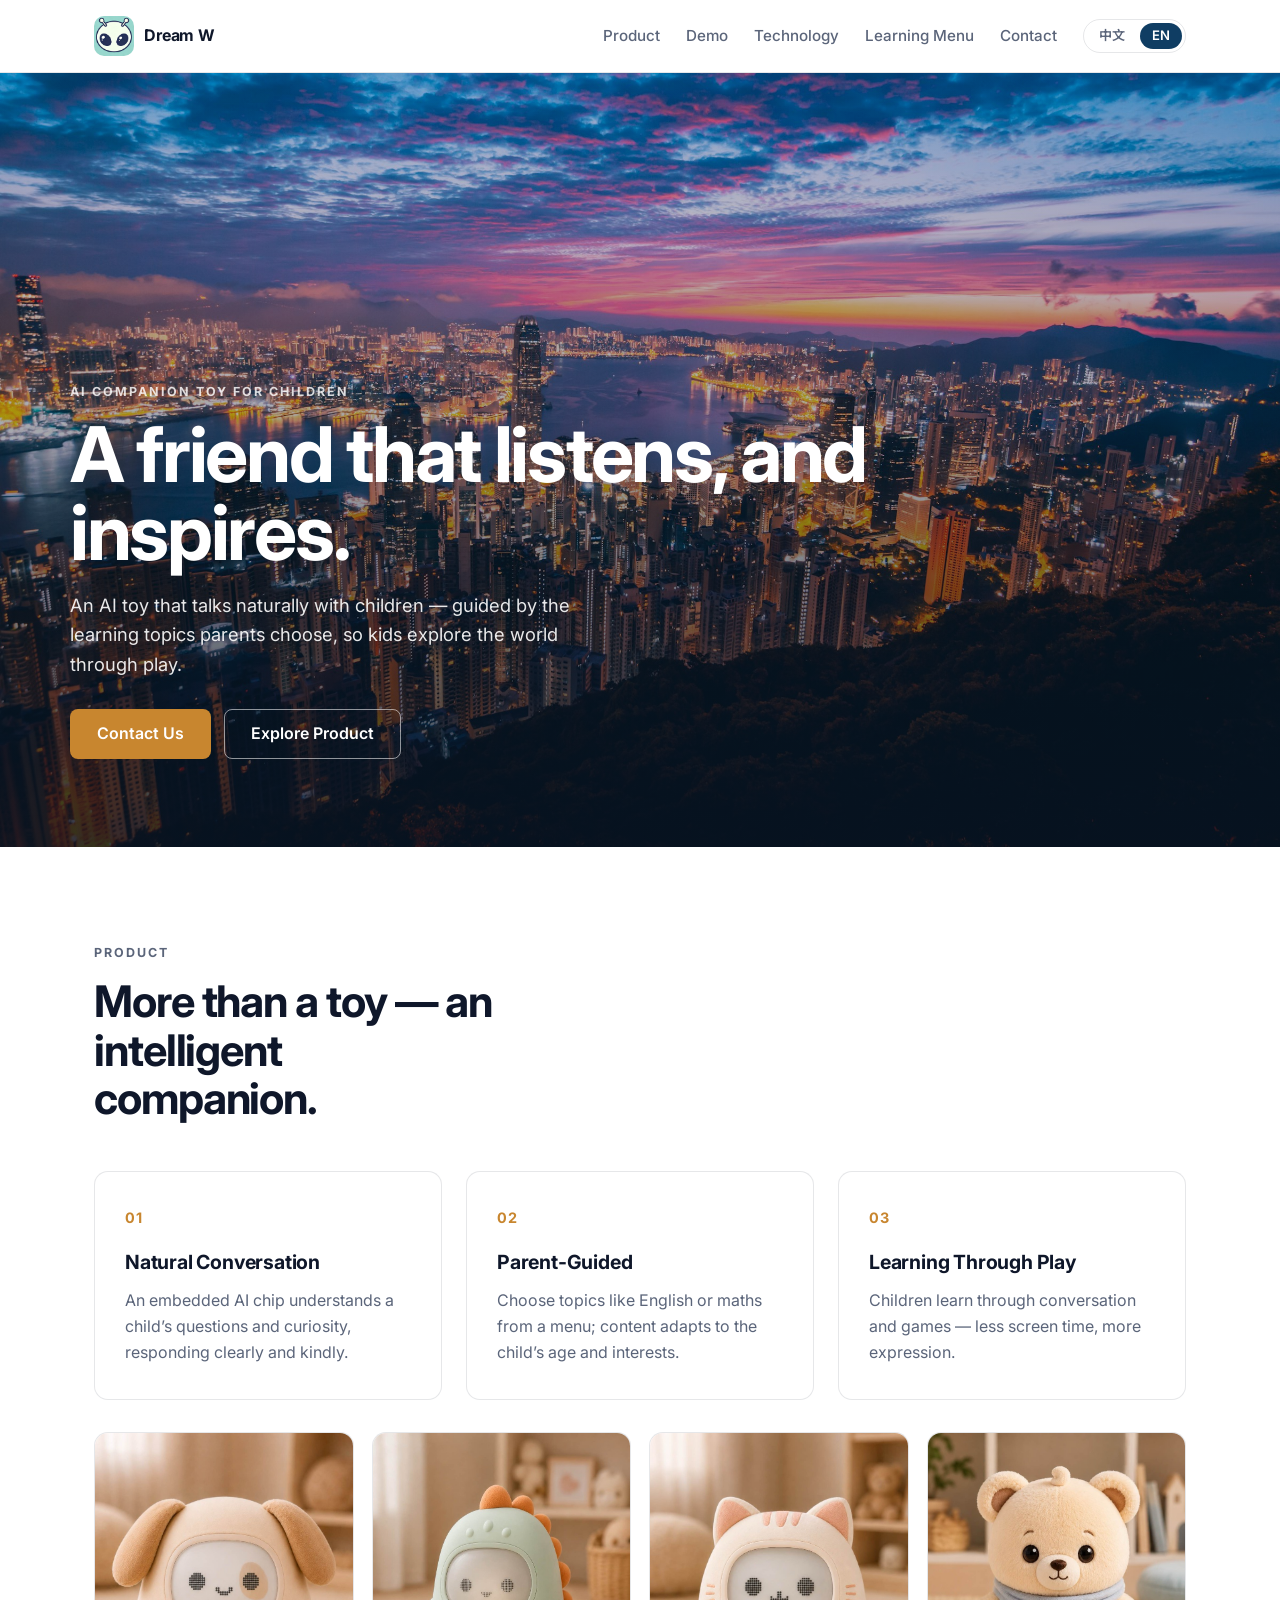
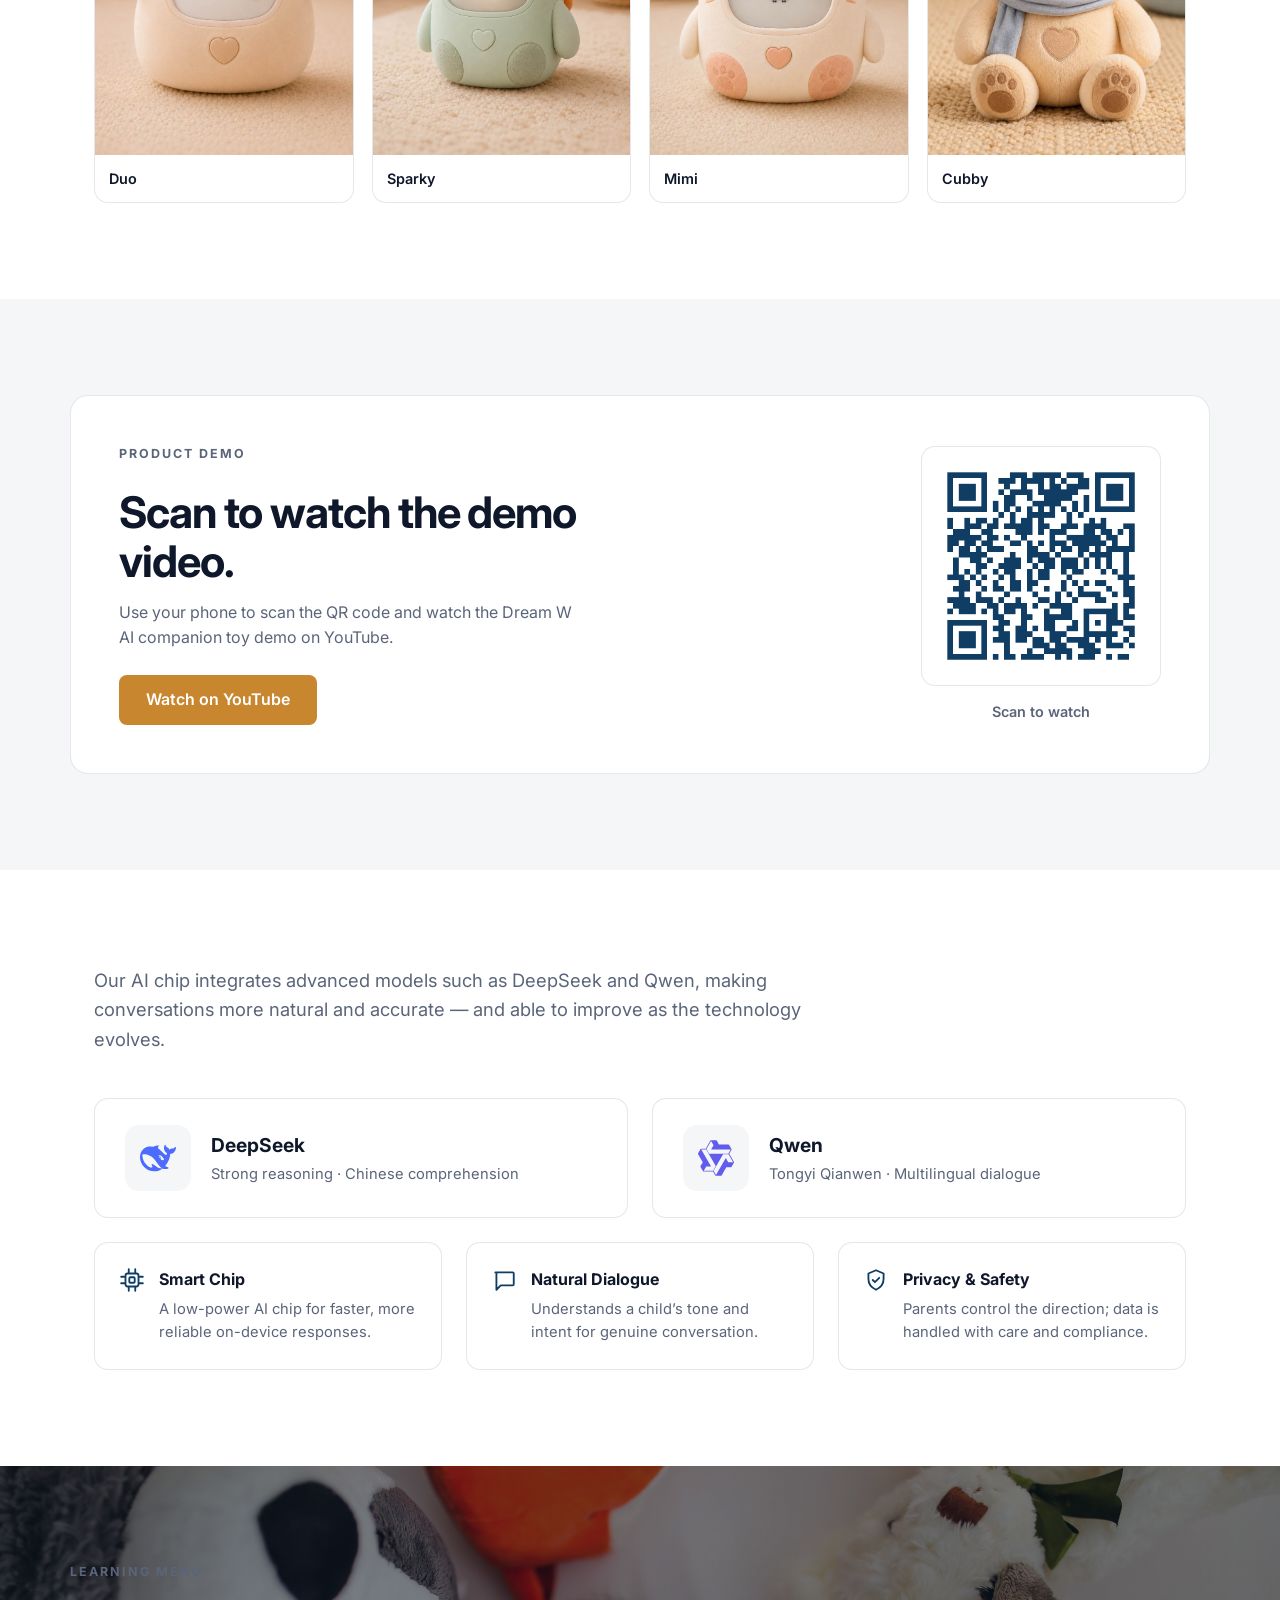
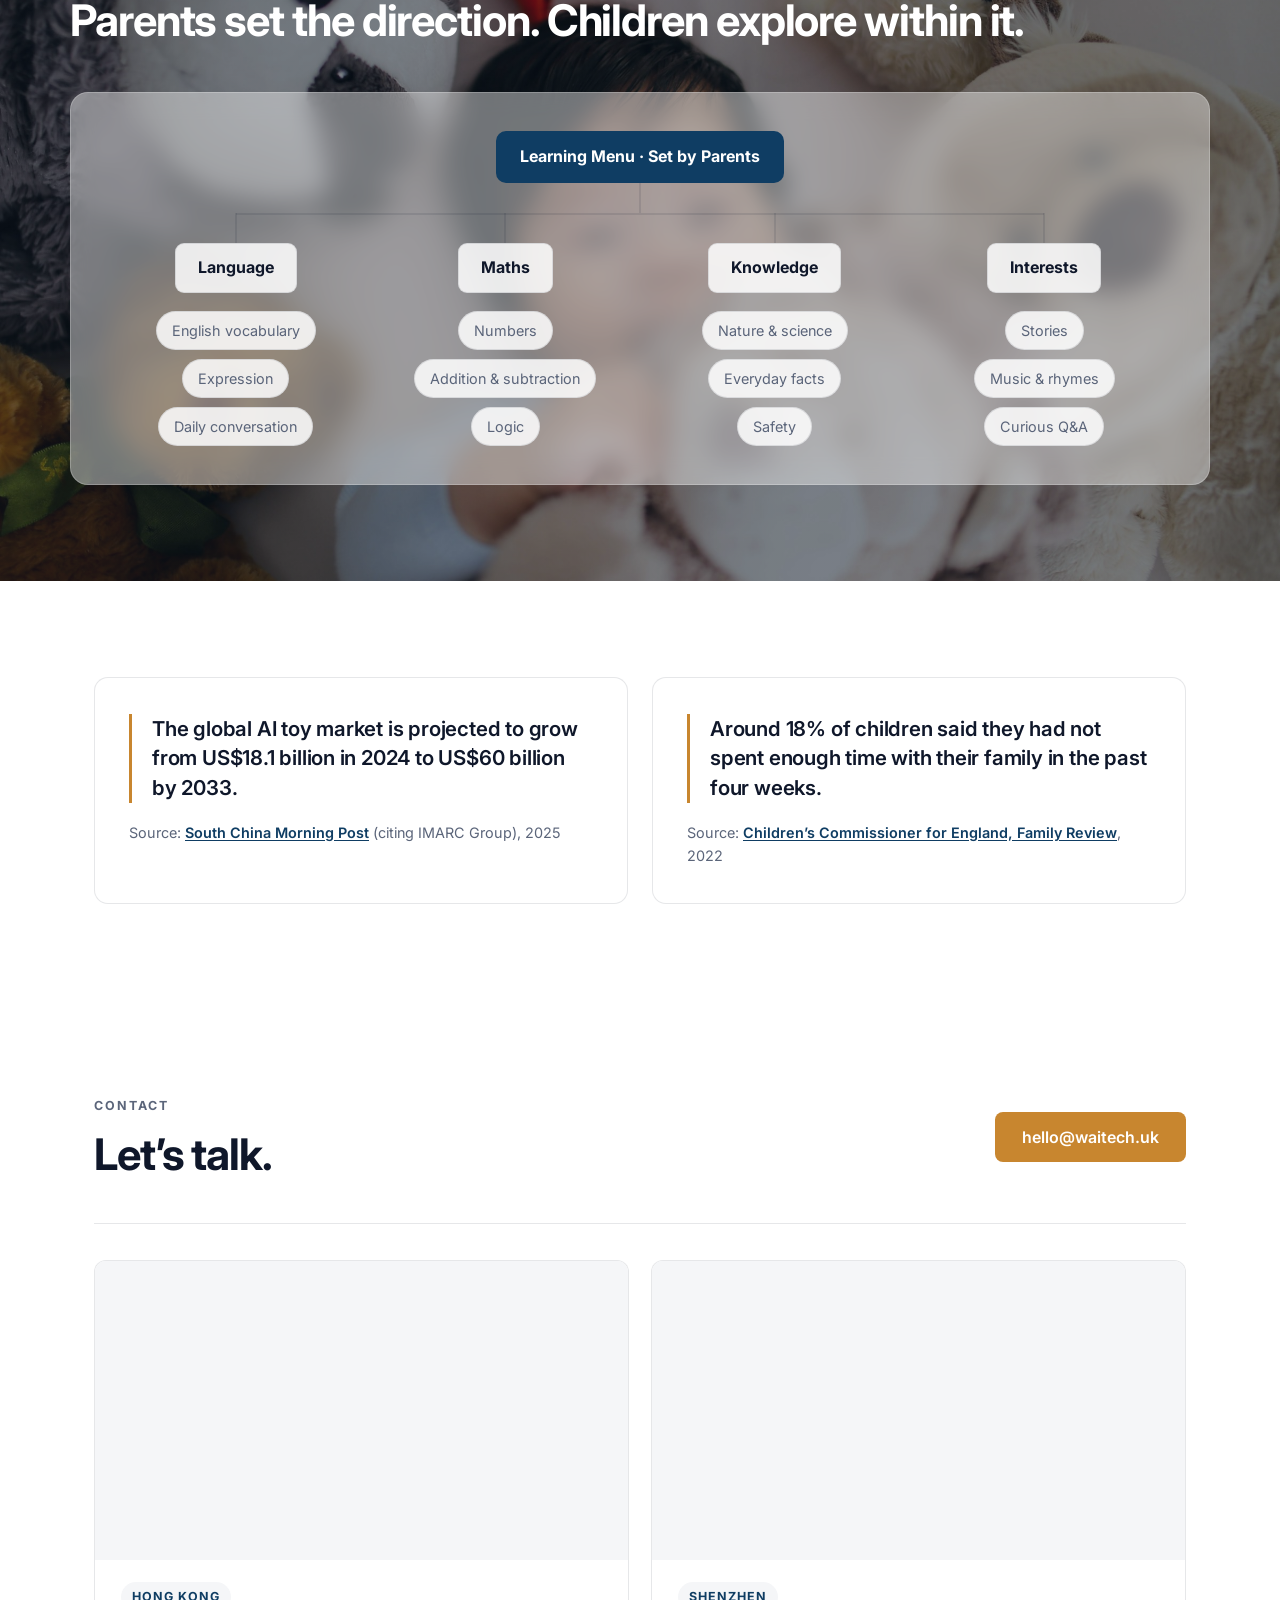
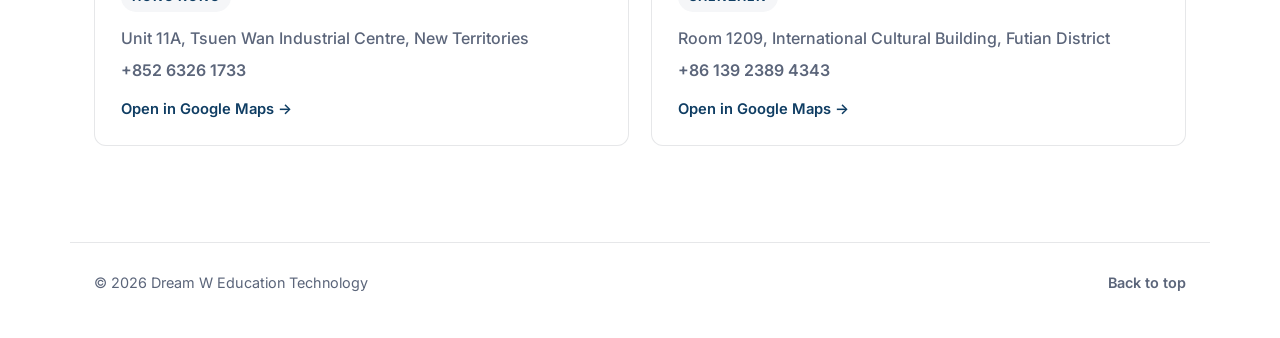
==== en.html @ f9aac1a7 "Add product demo section with YouTube QR code" ====
<!doctype html>
<html lang="en">
  <head>
    <meta charset="utf-8" />
    <meta name="viewport" content="width=device-width, initial-scale=1" />
    <meta
      name="description"
      content="Dream W Education Technology — an AI companion toy for children that talks, plays, and learns the way parents choose."
    />
    <title>Dream W Education Technology｜AI Companion Toy</title>
    <link rel="icon" href="logo.png" type="image/png" />
    <link rel="preconnect" href="https://fonts.googleapis.com" />
    <link rel="preconnect" href="https://fonts.gstatic.com" crossorigin />
    <link
      href="https://fonts.googleapis.com/css2?family=Inter:wght@400;500;600;700&family=Noto+Sans+SC:wght@400;500;700&display=swap"
      rel="stylesheet"
    />
    <link rel="stylesheet" href="styles.css" />
  </head>
  <body>
    <header class="site-header">
      <nav class="nav">
        <a class="logo" href="#top" aria-label="Dream W home">
          <img class="logo-img" src="logo.png" alt="Dream W" width="40" height="40" />
          <span>Dream W</span>
        </a>
        <div class="nav-links">
          <a href="#product">Product</a>
          <a href="#demo">Demo</a>
          <a href="#tech">Technology</a>
          <a href="#how">Learning Menu</a>
          <a href="#contact">Contact</a>
          <div class="language-switch" aria-label="Language switcher">
            <a class="language-button" href="index.html">中文</a>
            <a class="language-button active" href="en.html" aria-current="page">EN</a>
          </div>
        </div>
      </nav>
    </header>

    <main id="top">
      <section class="hero">
        <div class="hero-inner">
          <p class="eyebrow">AI Companion Toy for Children</p>
          <h1>A friend that listens, and inspires.</h1>
          <p class="hero-copy">
            An AI toy that talks naturally with children — guided by the learning topics parents
            choose, so kids explore the world through play.
          </p>
          <div class="hero-actions">
            <a class="button primary" href="#contact">Contact Us</a>
            <a class="button ghost" href="#product">Explore Product</a>
          </div>
        </div>
      </section>

      <section class="section" id="product">
        <div class="section-head">
          <p class="eyebrow">Product</p>
          <h2>More than a toy — an intelligent companion.</h2>
        </div>
        <div class="grid">
          <article class="card">
            <span class="card-no">01</span>
            <h3>Natural Conversation</h3>
            <p>An embedded AI chip understands a child’s questions and curiosity, responding clearly and kindly.</p>
          </article>
          <article class="card">
            <span class="card-no">02</span>
            <h3>Parent-Guided</h3>
            <p>Choose topics like English or maths from a menu; content adapts to the child’s age and interests.</p>
          </article>
          <article class="card">
            <span class="card-no">03</span>
            <h3>Learning Through Play</h3>
            <p>Children learn through conversation and games — less screen time, more expression.</p>
          </article>
        </div>
        <div class="product-gallery">
          <figure class="product-item">
            <img src="product-dog.png" alt="Dream W AI companion · Duo" loading="lazy" />
            <figcaption>Duo</figcaption>
          </figure>
          <figure class="product-item">
            <img src="product-dragon.png" alt="Dream W AI companion · Sparky" loading="lazy" />
            <figcaption>Sparky</figcaption>
          </figure>
          <figure class="product-item">
            <img src="product-cat.png" alt="Dream W AI companion · Mimi" loading="lazy" />
            <figcaption>Mimi</figcaption>
          </figure>
          <figure class="product-item">
            <img src="product-bear.png" alt="Dream W AI companion · Cubby" loading="lazy" />
            <figcaption>Cubby</figcaption>
          </figure>
        </div>
      </section>

      <section class="section alt" id="demo">
        <div class="demo-panel">
          <div class="demo-copy">
            <p class="eyebrow">Product Demo</p>
            <h2>Scan to watch the demo video.</h2>
            <p>Use your phone to scan the QR code and watch the Dream W AI companion toy demo on YouTube.</p>
            <a
              class="button primary"
              href="https://www.youtube.com/watch?v=akbqUMxj-1WI"
              target="_blank"
              rel="noopener"
            >Watch on YouTube</a>
          </div>
          <div class="demo-qr-wrap">
            <img
              class="demo-qr"
              src="demo-qr.png"
              alt="QR code for product demo video"
              width="240"
              height="240"
            />
            <p class="demo-qr-hint">Scan to watch</p>
          </div>
        </div>
      </section>

      <section class="section" id="tech">
        <p class="lead">Our AI chip integrates advanced models such as DeepSeek and Qwen, making conversations more natural and accurate — and able to improve as the technology evolves.</p>
        <div class="model-row">
          <div class="model-card">
            <span class="model-logo" style="color: #4d6bfe">
              <svg viewBox="0 0 24 24" xmlns="http://www.w3.org/2000/svg" aria-hidden="true"><path fill="currentColor" d="M23.748 4.651c-.254-.124-.364.113-.512.233-.051.04-.094.09-.137.137-.372.397-.806.657-1.373.626-.829-.046-1.537.214-2.163.848-.133-.782-.575-1.248-1.247-1.548-.352-.155-.708-.311-.955-.65-.172-.24-.219-.509-.305-.774-.055-.16-.11-.323-.293-.35-.2-.031-.278.136-.356.276-.313.572-.434 1.202-.422 1.84.027 1.436.633 2.58 1.838 3.393.137.094.172.187.129.323-.082.28-.18.553-.266.833-.055.179-.137.218-.328.14a5.5 5.5 0 0 1-1.737-1.179c-.857-.828-1.631-1.743-2.597-2.46a12 12 0 0 0-.689-.47c-.985-.957.13-1.743.387-1.836.27-.098.094-.433-.778-.428-.872.003-1.67.295-2.687.685a3 3 0 0 1-.465.136 9.6 9.6 0 0 0-2.883-.101c-1.885.21-3.39 1.1-4.497 2.622C.082 8.776-.231 10.854.152 13.02c.403 2.284 1.568 4.175 3.36 5.653 1.857 1.533 3.997 2.284 6.438 2.14 1.482-.085 3.132-.284 4.994-1.86.47.234.962.328 1.78.398.629.058 1.235-.031 1.705-.129.735-.155.684-.836.418-.961-2.155-1.004-1.682-.595-2.112-.926 1.095-1.295 2.768-3.598 3.284-6.733.05-.346.115-.834.108-1.114-.004-.171.035-.238.23-.257a4.2 4.2 0 0 0 1.545-.475c1.397-.763 1.96-2.016 2.093-3.517.02-.23-.004-.467-.247-.588M11.58 18.168c-2.088-1.642-3.101-2.183-3.52-2.16-.39.024-.32.472-.234.763.09.288.207.487.371.74.114.167.192.416-.113.603-.673.416-1.842-.14-1.897-.168-1.361-.801-2.5-1.86-3.301-3.306-.775-1.393-1.225-2.888-1.299-4.482-.02-.385.094-.522.477-.592a4.7 4.7 0 0 1 1.53-.038c2.131.311 3.946 1.264 5.467 2.774.868.86 1.525 1.887 2.202 2.89.72 1.066 1.494 2.082 2.48 2.915.348.291.626.513.892.677-.802.09-2.14.109-3.055-.615zm1.001-6.44a.306.306 0 0 1 .415-.287.3.3 0 0 1 .113.074.3.3 0 0 1 .086.214c0 .17-.136.307-.308.307a.303.303 0 0 1-.306-.307m3.11 1.596c-.2.081-.4.151-.591.16a1.25 1.25 0 0 1-.798-.254c-.274-.23-.47-.358-.551-.758a1.7 1.7 0 0 1 .015-.588c.07-.327-.007-.537-.238-.727-.188-.156-.426-.199-.689-.199a.6.6 0 0 1-.254-.078.253.253 0 0 1-.114-.358 1 1 0 0 1 .192-.21c.356-.202.767-.136 1.146.016.352.144.618.408 1.001.782.392.451.462.576.685.915.176.264.336.536.446.848.066.194-.02.353-.25.45"/></svg>
            </span>
            <div class="model-meta">
              <strong>DeepSeek</strong>
              <span>Strong reasoning · Chinese comprehension</span>
            </div>
          </div>
          <div class="model-card">
            <span class="model-logo" style="color: #615ced">
              <svg viewBox="0 0 24 24" xmlns="http://www.w3.org/2000/svg" aria-hidden="true"><path fill="currentColor" d="M23.919 14.545 20.817 9.17l1.47-2.544a.56.56 0 0 0 0-.566l-1.633-2.83a.57.57 0 0 0-.49-.283h-6.207L12.487.402a.57.57 0 0 0-.49-.284H8.732a.56.56 0 0 0-.49.284L5.139 5.775h-2.94a.56.56 0 0 0-.49.284L.077 8.887a.56.56 0 0 0 0 .567L3.18 14.83l-1.47 2.545a.56.56 0 0 0 0 .566l1.634 2.83a.57.57 0 0 0 .49.283h6.205l1.47 2.545a.57.57 0 0 0 .49.284h3.266a.57.57 0 0 0 .49-.284l3.104-5.375h2.94a.57.57 0 0 0 .49-.283l1.634-2.828a.55.55 0 0 0-.004-.568M8.733.686l1.634 2.828-1.634 2.828H21.8L20.164 9.17H7.425L5.63 6.06Zm1.306 19.801-6.205-.002 1.634-2.83h3.265L2.201 6.344h3.267q3.182 5.517 6.367 11.032zm10.124-5.66L18.53 12l-6.532 11.315-1.634-2.83c2.129-3.673 4.25-7.351 6.373-11.028h3.592l3.102 5.374z"/></svg>
            </span>
            <div class="model-meta">
              <strong>Qwen</strong>
              <span>Tongyi Qianwen · Multilingual dialogue</span>
            </div>
          </div>
        </div>
        <div class="spec-row">
          <div class="spec">
            <svg class="spec-icon" viewBox="0 0 24 24" fill="none" stroke="currentColor" stroke-width="1.7" stroke-linecap="round" stroke-linejoin="round" aria-hidden="true"><rect x="6" y="6" width="12" height="12" rx="2" /><rect x="9.5" y="9.5" width="5" height="5" rx="1" /><path d="M9 2v3M15 2v3M9 19v3M15 19v3M2 9h3M2 15h3M19 9h3M19 15h3" /></svg>
            <div>
              <strong>Smart Chip</strong>
              <p>A low-power AI chip for faster, more reliable on-device responses.</p>
            </div>
          </div>
          <div class="spec">
            <svg class="spec-icon" viewBox="0 0 24 24" fill="none" stroke="currentColor" stroke-width="1.7" stroke-linecap="round" stroke-linejoin="round" aria-hidden="true"><path d="M4 5h16a1 1 0 0 1 1 1v10a1 1 0 0 1-1 1H9l-4 4V6a1 1 0 0 1 1-1z" /></svg>
            <div>
              <strong>Natural Dialogue</strong>
              <p>Understands a child’s tone and intent for genuine conversation.</p>
            </div>
          </div>
          <div class="spec">
            <svg class="spec-icon" viewBox="0 0 24 24" fill="none" stroke="currentColor" stroke-width="1.7" stroke-linecap="round" stroke-linejoin="round" aria-hidden="true"><path d="M12 3l7 3v5c0 4.5-3 8-7 10-4-2-7-5.5-7-10V6z" /><path d="M9 12l2 2 4-4" /></svg>
            <div>
              <strong>Privacy &amp; Safety</strong>
              <p>Parents control the direction; data is handled with care and compliance.</p>
            </div>
          </div>
        </div>
      </section>

      <section class="section alt" id="how">
        <div class="section-head">
          <p class="eyebrow">Learning Menu</p>
          <h2>Parents set the direction. Children explore within it.</h2>
        </div>
        <div class="tree">
          <div class="tree-root-row">
            <span class="tree-root">Learning Menu · Set by Parents</span>
          </div>
          <div class="branches">
            <div class="branch">
              <span class="tree-node">Language</span>
              <ul class="leaves">
                <li>English vocabulary</li>
                <li>Expression</li>
                <li>Daily conversation</li>
              </ul>
            </div>
            <div class="branch">
              <span class="tree-node">Maths</span>
              <ul class="leaves">
                <li>Numbers</li>
                <li>Addition &amp; subtraction</li>
                <li>Logic</li>
              </ul>
            </div>
            <div class="branch">
              <span class="tree-node">Knowledge</span>
              <ul class="leaves">
                <li>Nature &amp; science</li>
                <li>Everyday facts</li>
                <li>Safety</li>
              </ul>
            </div>
            <div class="branch">
              <span class="tree-node">Interests</span>
              <ul class="leaves">
                <li>Stories</li>
                <li>Music &amp; rhymes</li>
                <li>Curious Q&amp;A</li>
              </ul>
            </div>
          </div>
        </div>
      </section>

      <section class="section" id="insights">
        <div class="quote-grid">
          <figure class="quote">
            <blockquote>
              The global AI toy market is projected to grow from US$18.1 billion in 2024 to US$60 billion by 2033.
            </blockquote>
            <figcaption>
              Source: <a href="https://www.scmp.com/business/china-business/article/3337606/chinas-ai-toy-boom-huawei-jdcom-ubtech-make-big-push-growing-sector" target="_blank" rel="noopener">South China Morning Post</a> (citing IMARC Group), 2025
            </figcaption>
          </figure>
          <figure class="quote">
            <blockquote>
              Around 18% of children said they had not spent enough time with their family in the past four weeks.
            </blockquote>
            <figcaption>
              Source: <a href="https://assets.childrenscommissioner.gov.uk/wpuploads/2022/12/cc-family-review-the-big-summer-survey-annex-full.pdf" target="_blank" rel="noopener">Children’s Commissioner for England, Family Review</a>, 2022
            </figcaption>
          </figure>
        </div>
      </section>

      <section class="section contact" id="contact">
        <div class="contact-row">
          <div>
            <p class="eyebrow">Contact</p>
            <h2>Let’s talk.</h2>
          </div>
          <a class="button primary" href="mailto:hello@waitech.uk">hello@waitech.uk</a>
        </div>
        <div class="offices">
          <div class="office">
            <div class="office-map">
              <iframe
                title="Hong Kong office map"
                src="https://www.google.com/maps?q=Tsuen+Wan+Industrial+Centre,+Hong+Kong&output=embed"
                loading="lazy"
                referrerpolicy="no-referrer-when-downgrade"
                allowfullscreen
              ></iframe>
            </div>
            <div class="office-body">
              <span class="office-tag">Hong Kong</span>
              <p class="office-addr">Unit 11A, Tsuen Wan Industrial Centre, New Territories</p>
              <p class="office-tel"><a href="tel:+85263261733">+852 6326 1733</a></p>
              <a
                class="office-link"
                href="https://www.google.com/maps/search/?api=1&query=Tsuen+Wan+Industrial+Centre+Hong+Kong"
                target="_blank"
                rel="noopener"
              >Open in Google Maps →</a>
            </div>
          </div>
          <div class="office">
            <div class="office-map">
              <iframe
                title="Shenzhen office map"
                src="https://www.google.com/maps?q=International+Cultural+Building,+Futian,+Shenzhen&output=embed"
                loading="lazy"
                referrerpolicy="no-referrer-when-downgrade"
                allowfullscreen
              ></iframe>
            </div>
            <div class="office-body">
              <span class="office-tag">Shenzhen</span>
              <p class="office-addr">Room 1209, International Cultural Building, Futian District</p>
              <p class="office-tel"><a href="tel:+8613923894343">+86 139 2389 4343</a></p>
              <a
                class="office-link"
                href="https://www.google.com/maps/search/?api=1&query=International+Cultural+Building+Futian+Shenzhen"
                target="_blank"
                rel="noopener"
              >Open in Google Maps →</a>
            </div>
          </div>
        </div>
      </section>
    </main>

    <footer class="footer">
      <p>© 2026 Dream W Education Technology</p>
      <a href="#top">Back to top</a>
    </footer>
  </body>
</html>
---- styles.css ----
:root {
  color-scheme: light;
  --bg: #ffffff;
  --bg-alt: #f5f6f8;
  --text: #0f172a;
  --muted: #5b657a;
  --primary: #0f3d63;
  --primary-dark: #0a2c49;
  --accent: #c8862f;
  --border: rgba(15, 23, 42, 0.1);
}

* {
  box-sizing: border-box;
}

html {
  scroll-behavior: smooth;
}

body {
  margin: 0;
  font-family:
    "Inter", "Noto Sans SC", system-ui, -apple-system, BlinkMacSystemFont, "Segoe UI", sans-serif;
  color: var(--text);
  background: var(--bg);
  line-height: 1.6;
}

a {
  color: inherit;
  text-decoration: none;
}

h1,
h2,
h3,
p {
  margin: 0;
}

/* Header */
.site-header {
  position: sticky;
  top: 0;
  z-index: 20;
  border-bottom: 1px solid var(--border);
  background: rgba(255, 255, 255, 0.86);
  backdrop-filter: blur(14px);
}

.nav {
  display: flex;
  align-items: center;
  justify-content: space-between;
  max-width: 1140px;
  margin: 0 auto;
  padding: 16px 24px;
}

.logo {
  display: flex;
  align-items: center;
  gap: 10px;
  font-weight: 700;
  letter-spacing: -0.01em;
}

.logo-img {
  display: block;
  width: 40px;
  height: 40px;
  border-radius: 10px;
  object-fit: cover;
}

.nav-links {
  display: flex;
  align-items: center;
  gap: 26px;
  color: var(--muted);
  font-size: 0.95rem;
  font-weight: 500;
}

.nav-links a:hover {
  color: var(--primary);
}

.language-switch {
  display: inline-flex;
  align-items: center;
  gap: 3px;
  padding: 3px;
  border: 1px solid var(--border);
  border-radius: 999px;
}

.language-button {
  padding: 6px 12px;
  border-radius: 999px;
  font-size: 0.82rem;
  font-weight: 600;
  line-height: 1;
  color: var(--muted);
}

.language-button:hover {
  color: var(--primary);
}

.language-button.active {
  color: #ffffff;
  background: var(--primary);
}

/* Hero */
.hero {
  position: relative;
  display: flex;
  align-items: flex-end;
  min-height: 86vh;
  padding: 0 24px 88px;
  background-image:
    linear-gradient(180deg, rgba(8, 18, 33, 0.2) 0%, rgba(8, 18, 33, 0.35) 45%, rgba(8, 18, 33, 0.82) 100%),
    url("harbour.jpg");
  background-size: cover;
  background-position: center;
}

.hero-inner {
  max-width: 1140px;
  width: 100%;
  margin: 0 auto;
  color: #ffffff;
}

.hero .eyebrow {
  color: rgba(255, 255, 255, 0.82);
}

.hero h1 {
  max-width: 16ch;
  margin-bottom: 18px;
  font-size: clamp(2.8rem, 6vw, 5rem);
  font-weight: 700;
  line-height: 1.02;
  letter-spacing: -0.03em;
}

.hero-copy {
  max-width: 46ch;
  margin-bottom: 30px;
  font-size: 1.15rem;
  color: rgba(255, 255, 255, 0.9);
}

.eyebrow {
  margin-bottom: 14px;
  color: var(--accent);
  font-size: 0.78rem;
  font-weight: 700;
  letter-spacing: 0.16em;
  text-transform: uppercase;
}

.hero-actions {
  display: flex;
  flex-wrap: wrap;
  gap: 13px;
}

.button {
  display: inline-flex;
  align-items: center;
  justify-content: center;
  min-height: 50px;
  padding: 0 26px;
  border: 1px solid transparent;
  border-radius: 8px;
  font-weight: 600;
  font-size: 1rem;
  transition:
    transform 160ms ease,
    background 160ms ease,
    border-color 160ms ease;
}

.button:hover {
  transform: translateY(-1px);
}

.button.primary {
  color: #ffffff;
  background: var(--accent);
}

.button.primary:hover {
  background: #b3741f;
}

.button.ghost {
  color: #ffffff;
  border-color: rgba(255, 255, 255, 0.55);
}

.button.ghost:hover {
  background: rgba(255, 255, 255, 0.12);
}

/* Sections */
.section {
  max-width: 1140px;
  margin: 0 auto;
  padding: 96px 24px;
}

.section.alt {
  max-width: none;
  background: var(--bg-alt);
}

.section.alt .section-head,
.section.alt .tree,
.section.alt .demo-panel {
  max-width: 1140px;
  margin-left: auto;
  margin-right: auto;
}

.demo-panel {
  display: flex;
  align-items: center;
  justify-content: space-between;
  gap: 48px;
  padding: 48px;
  border: 1px solid var(--border);
  border-radius: 18px;
  background: var(--bg);
}

.demo-copy {
  max-width: 46ch;
}

.demo-copy h2 {
  margin-bottom: 14px;
}

.demo-copy p {
  margin-bottom: 24px;
  color: var(--muted);
}

.demo-qr-wrap {
  flex-shrink: 0;
  text-align: center;
}

.demo-qr {
  display: block;
  width: 240px;
  height: 240px;
  padding: 14px;
  border: 1px solid var(--border);
  border-radius: 14px;
  background: #ffffff;
}

.demo-qr-hint {
  margin: 14px 0 0;
  font-size: 0.9rem;
  font-weight: 600;
  color: var(--muted);
}

.section-head {
  max-width: 40ch;
  margin-bottom: 48px;
}

h2 {
  font-size: clamp(1.9rem, 3.4vw, 2.8rem);
  font-weight: 700;
  line-height: 1.12;
  letter-spacing: -0.025em;
}

.section p,
.card p,
.leaves li {
  color: var(--muted);
}

/* Product grid */
.grid {
  display: grid;
  grid-template-columns: repeat(3, minmax(0, 1fr));
  gap: 24px;
}

.card {
  padding: 34px 30px;
  border: 1px solid var(--border);
  border-radius: 14px;
  background: var(--bg);
}

.card-no {
  display: block;
  margin-bottom: 18px;
  color: var(--accent);
  font-size: 0.9rem;
  font-weight: 700;
  letter-spacing: 0.1em;
}

.card h3 {
  margin-bottom: 10px;
  font-size: 1.22rem;
  font-weight: 700;
  letter-spacing: -0.01em;
}

.product-gallery {
  display: grid;
  grid-template-columns: repeat(4, minmax(0, 1fr));
  gap: 18px;
  margin-top: 32px;
}

.product-item {
  margin: 0;
  overflow: hidden;
  border: 1px solid var(--border);
  border-radius: 14px;
  background: var(--bg);
}

.product-item img {
  display: block;
  width: 100%;
  aspect-ratio: 4 / 5;
  object-fit: cover;
}

.product-item figcaption {
  padding: 12px 14px;
  font-size: 0.9rem;
  font-weight: 600;
  color: var(--text);
}

/* Tree diagram */
.tree {
  width: 100%;
}

.tree-root-row {
  position: relative;
  display: flex;
  justify-content: center;
  padding-bottom: 30px;
}

.tree-root-row::after {
  content: "";
  position: absolute;
  left: 50%;
  bottom: 0;
  width: 2px;
  height: 30px;
  background: var(--border);
  transform: translateX(-50%);
}

.tree-root {
  padding: 13px 24px;
  border-radius: 10px;
  background: var(--primary);
  color: #ffffff;
  font-weight: 700;
}

.branches {
  display: flex;
}

.branch {
  position: relative;
  flex: 1;
  padding-top: 30px;
  text-align: center;
}

.branch::before {
  content: "";
  position: absolute;
  top: 0;
  left: 50%;
  width: 2px;
  height: 30px;
  background: var(--border);
  transform: translateX(-50%);
}

.branch::after {
  content: "";
  position: absolute;
  top: 0;
  left: 0;
  width: 100%;
  height: 2px;
  background: var(--border);
}

.branch:first-child::after {
  left: 50%;
  width: 50%;
}

.branch:last-child::after {
  width: 50%;
}

.tree-node {
  display: inline-block;
  padding: 11px 22px;
  border: 1px solid var(--border);
  border-radius: 9px;
  background: var(--bg);
  font-weight: 700;
}

.leaves {
  display: grid;
  gap: 9px;
  justify-items: center;
  margin: 18px 0 0;
  padding: 0;
  list-style: none;
}

.leaves li {
  padding: 7px 15px;
  border: 1px solid var(--border);
  border-radius: 999px;
  font-size: 0.9rem;
  color: var(--muted);
}

/* Technology / models */
.model-row {
  display: grid;
  grid-template-columns: repeat(2, minmax(0, 1fr));
  gap: 24px;
  margin-bottom: 24px;
}

.model-card {
  display: flex;
  align-items: center;
  gap: 20px;
  padding: 26px 30px;
  border: 1px solid var(--border);
  border-radius: 14px;
  background: var(--bg);
}

.model-logo {
  display: grid;
  place-items: center;
  flex-shrink: 0;
  width: 66px;
  height: 66px;
  border-radius: 14px;
  background: var(--bg-alt);
}

.model-logo svg {
  width: 36px;
  height: 36px;
}

.model-meta strong {
  display: block;
  font-size: 1.2rem;
  font-weight: 700;
}

.model-meta span {
  font-size: 0.92rem;
  color: var(--muted);
}

.spec-row {
  display: grid;
  grid-template-columns: repeat(3, minmax(0, 1fr));
  gap: 24px;
}

.spec {
  display: flex;
  gap: 14px;
  padding: 24px;
  border: 1px solid var(--border);
  border-radius: 14px;
  background: var(--bg);
}

.spec-icon {
  flex-shrink: 0;
  width: 26px;
  height: 26px;
  color: var(--primary);
}

.spec strong {
  display: block;
  margin-bottom: 5px;
  font-weight: 700;
}

.spec p {
  font-size: 0.92rem;
}

/* Learning menu section with photo background */
#how {
  position: relative;
  background-image:
    linear-gradient(rgba(10, 20, 35, 0.55), rgba(10, 20, 35, 0.55)),
    url("playing.jpg");
  background-size: cover;
  background-position: center;
}

#how .section-head h2 {
  color: #ffffff;
}

#how .tree {
  padding: 38px 30px;
  border: 1px solid rgba(255, 255, 255, 0.22);
  border-radius: 18px;
  background: rgba(255, 255, 255, 0.42);
  backdrop-filter: blur(12px);
  -webkit-backdrop-filter: blur(12px);
}

#how .tree-node,
#how .leaves li {
  background: rgba(255, 255, 255, 0.85);
}

/* Insights / citations */
.quote-grid {
  display: grid;
  grid-template-columns: repeat(2, minmax(0, 1fr));
  gap: 24px;
}

.quote {
  margin: 0;
  padding: 36px 34px;
  border: 1px solid var(--border);
  border-radius: 14px;
  background: var(--bg);
}

.quote blockquote {
  position: relative;
  margin: 0 0 18px;
  padding-left: 20px;
  border-left: 3px solid var(--accent);
  font-size: 1.28rem;
  font-weight: 600;
  line-height: 1.45;
  letter-spacing: -0.01em;
  color: var(--text);
}

.quote figcaption {
  font-size: 0.9rem;
  color: var(--muted);
}

.quote figcaption a {
  color: var(--primary);
  font-weight: 600;
  text-decoration: underline;
  text-underline-offset: 2px;
}

/* Contact */
.contact {
  display: grid;
  gap: 44px;
}

.contact-row {
  display: flex;
  align-items: center;
  justify-content: space-between;
  gap: 36px;
  flex-wrap: wrap;
}

.contact-row > div {
  max-width: 52ch;
}

.contact h2 {
  margin-bottom: 0;
}

.lead {
  max-width: 60ch;
  margin-bottom: 44px;
  font-size: 1.15rem;
  color: var(--muted);
}

.offices {
  display: grid;
  grid-template-columns: 1fr 1fr;
  gap: 22px;
  padding-top: 36px;
  border-top: 1px solid var(--border);
}

.office {
  overflow: hidden;
  border: 1px solid var(--border);
  border-radius: 12px;
  background: var(--bg);
}

.office-map {
  position: relative;
  aspect-ratio: 16 / 9;
  background: var(--bg-alt);
}

.office-map iframe {
  display: block;
  width: 100%;
  height: 100%;
  border: 0;
  filter: grayscale(0.15);
}

.office-body {
  padding: 22px 26px 24px;
}

.office-tag {
  display: inline-block;
  margin-bottom: 14px;
  padding: 5px 11px;
  border-radius: 999px;
  background: var(--bg-alt);
  font-size: 0.78rem;
  font-weight: 700;
  letter-spacing: 0.08em;
  color: var(--primary);
  text-transform: uppercase;
}

.office-addr {
  margin-bottom: 6px;
  color: var(--text);
  font-weight: 500;
}

.office-tel {
  margin: 0 0 12px;
}

.office-tel a {
  color: var(--muted);
  font-weight: 600;
}

.office-tel a:hover {
  color: var(--primary);
}

.office-link {
  display: inline-block;
  font-size: 0.92rem;
  font-weight: 600;
  color: var(--primary);
}

.office-link:hover {
  text-decoration: underline;
  text-underline-offset: 3px;
}

/* Footer */
.footer {
  display: flex;
  align-items: center;
  justify-content: space-between;
  max-width: 1140px;
  margin: 0 auto;
  padding: 28px 24px 44px;
  color: var(--muted);
  font-size: 0.9rem;
  border-top: 1px solid var(--border);
}

.footer a {
  font-weight: 600;
}

/* Responsive */
@media (max-width: 860px) {
  .grid,
  .quote-grid,
  .model-row,
  .spec-row,
  .offices,
  .product-gallery {
    grid-template-columns: 1fr;
  }

  .branches {
    flex-direction: column;
    gap: 22px;
  }

  .branch {
    padding-top: 0;
  }

  .branch::before,
  .branch::after {
    display: none;
  }

  .tree-root-row {
    padding-bottom: 22px;
  }

  .hero {
    min-height: 78vh;
    padding-bottom: 64px;
  }

  .demo-panel {
    flex-direction: column;
    align-items: flex-start;
    padding: 32px 28px;
  }

  .demo-qr-wrap {
    align-self: center;
  }
}

@media (max-width: 600px) {
  .nav {
    flex-wrap: wrap;
    gap: 14px;
  }

  .nav-links {
    width: 100%;
    gap: 18px;
    justify-content: space-between;
  }

  .section {
    padding: 64px 22px;
  }

  .button {
    width: 100%;
  }
}
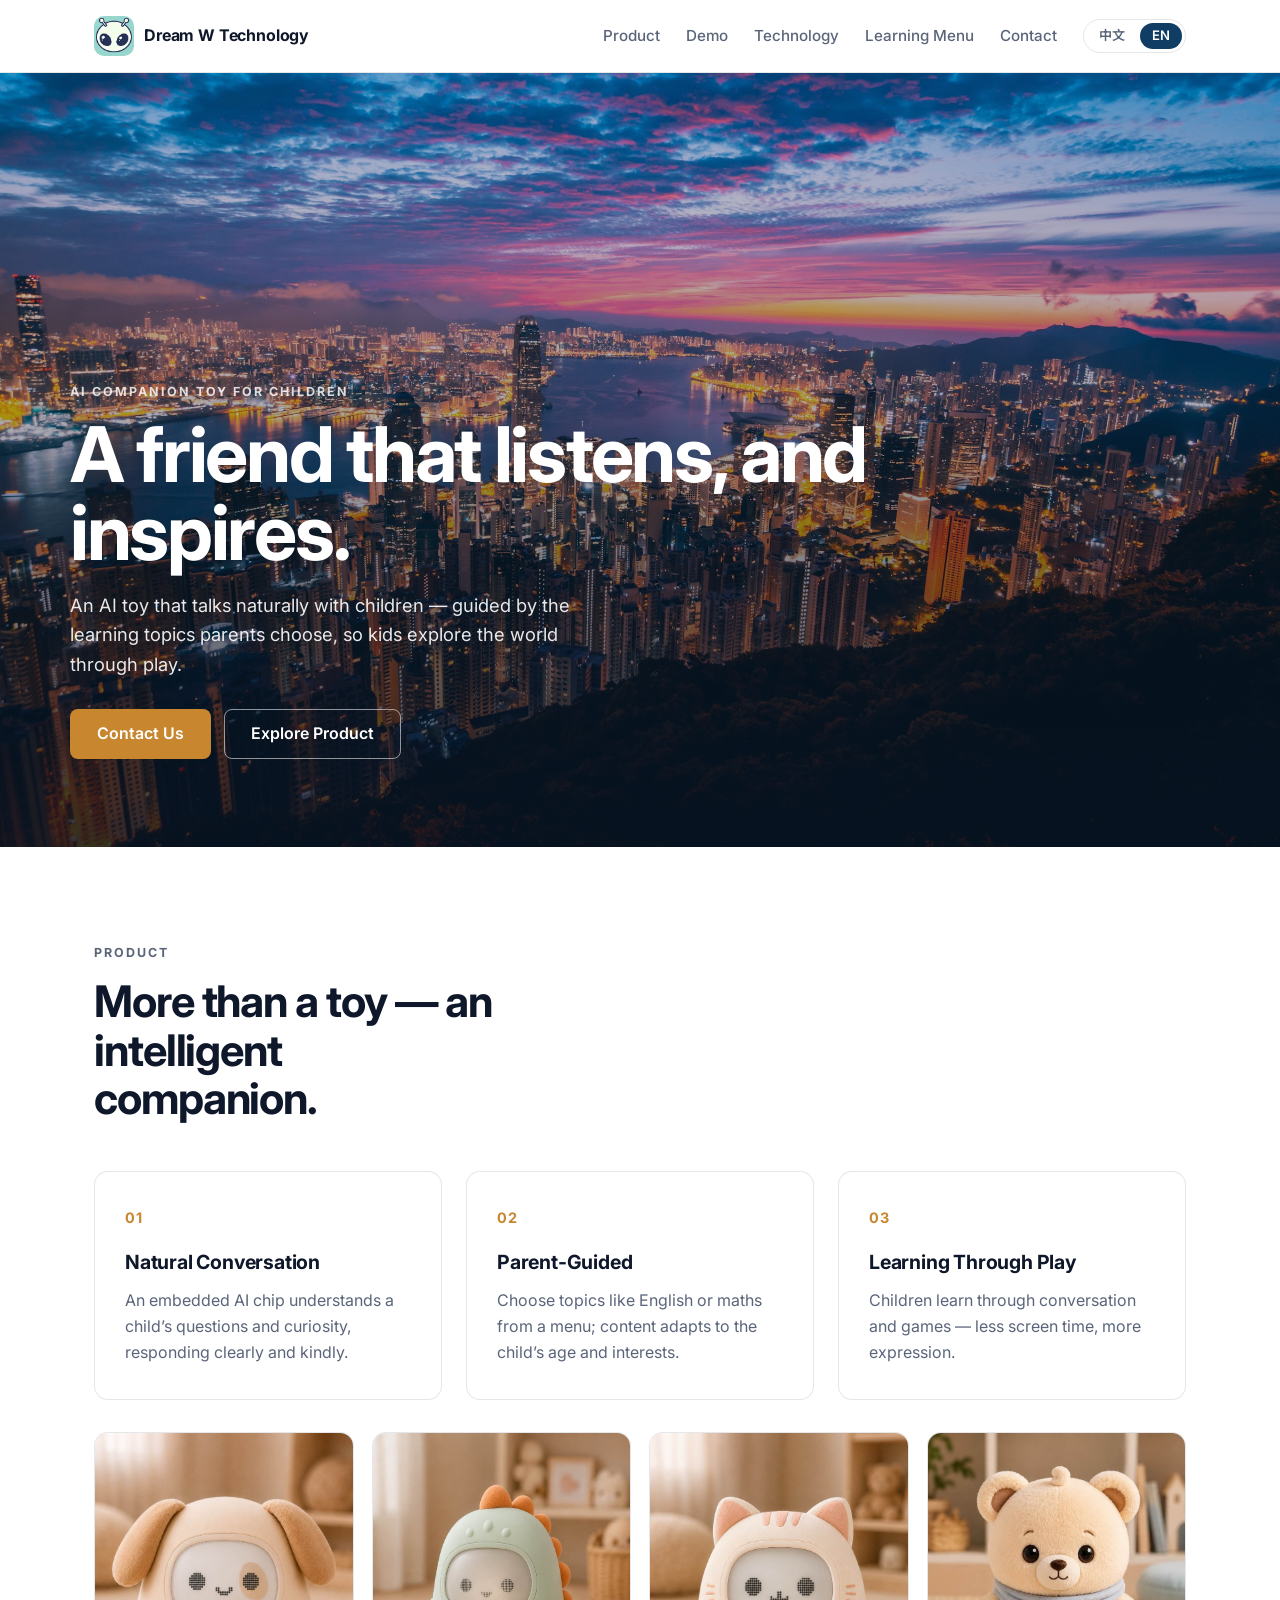
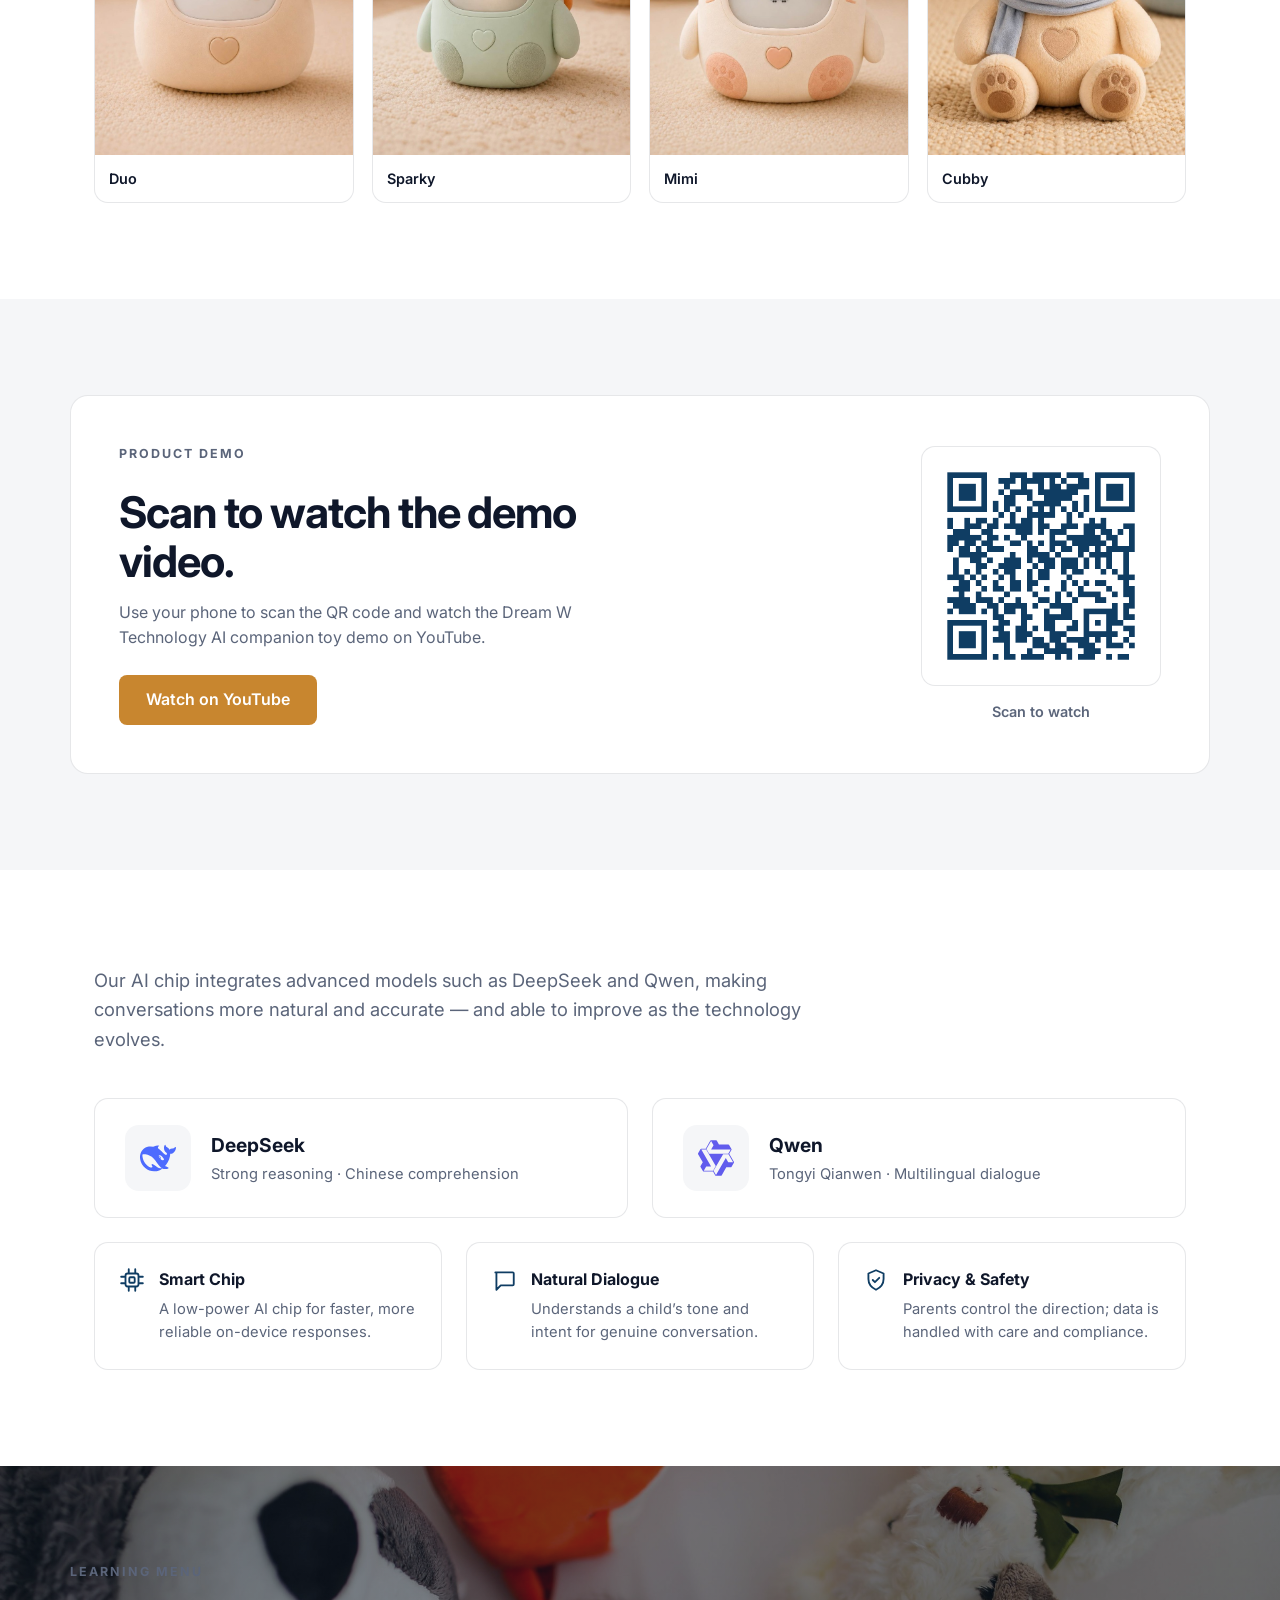
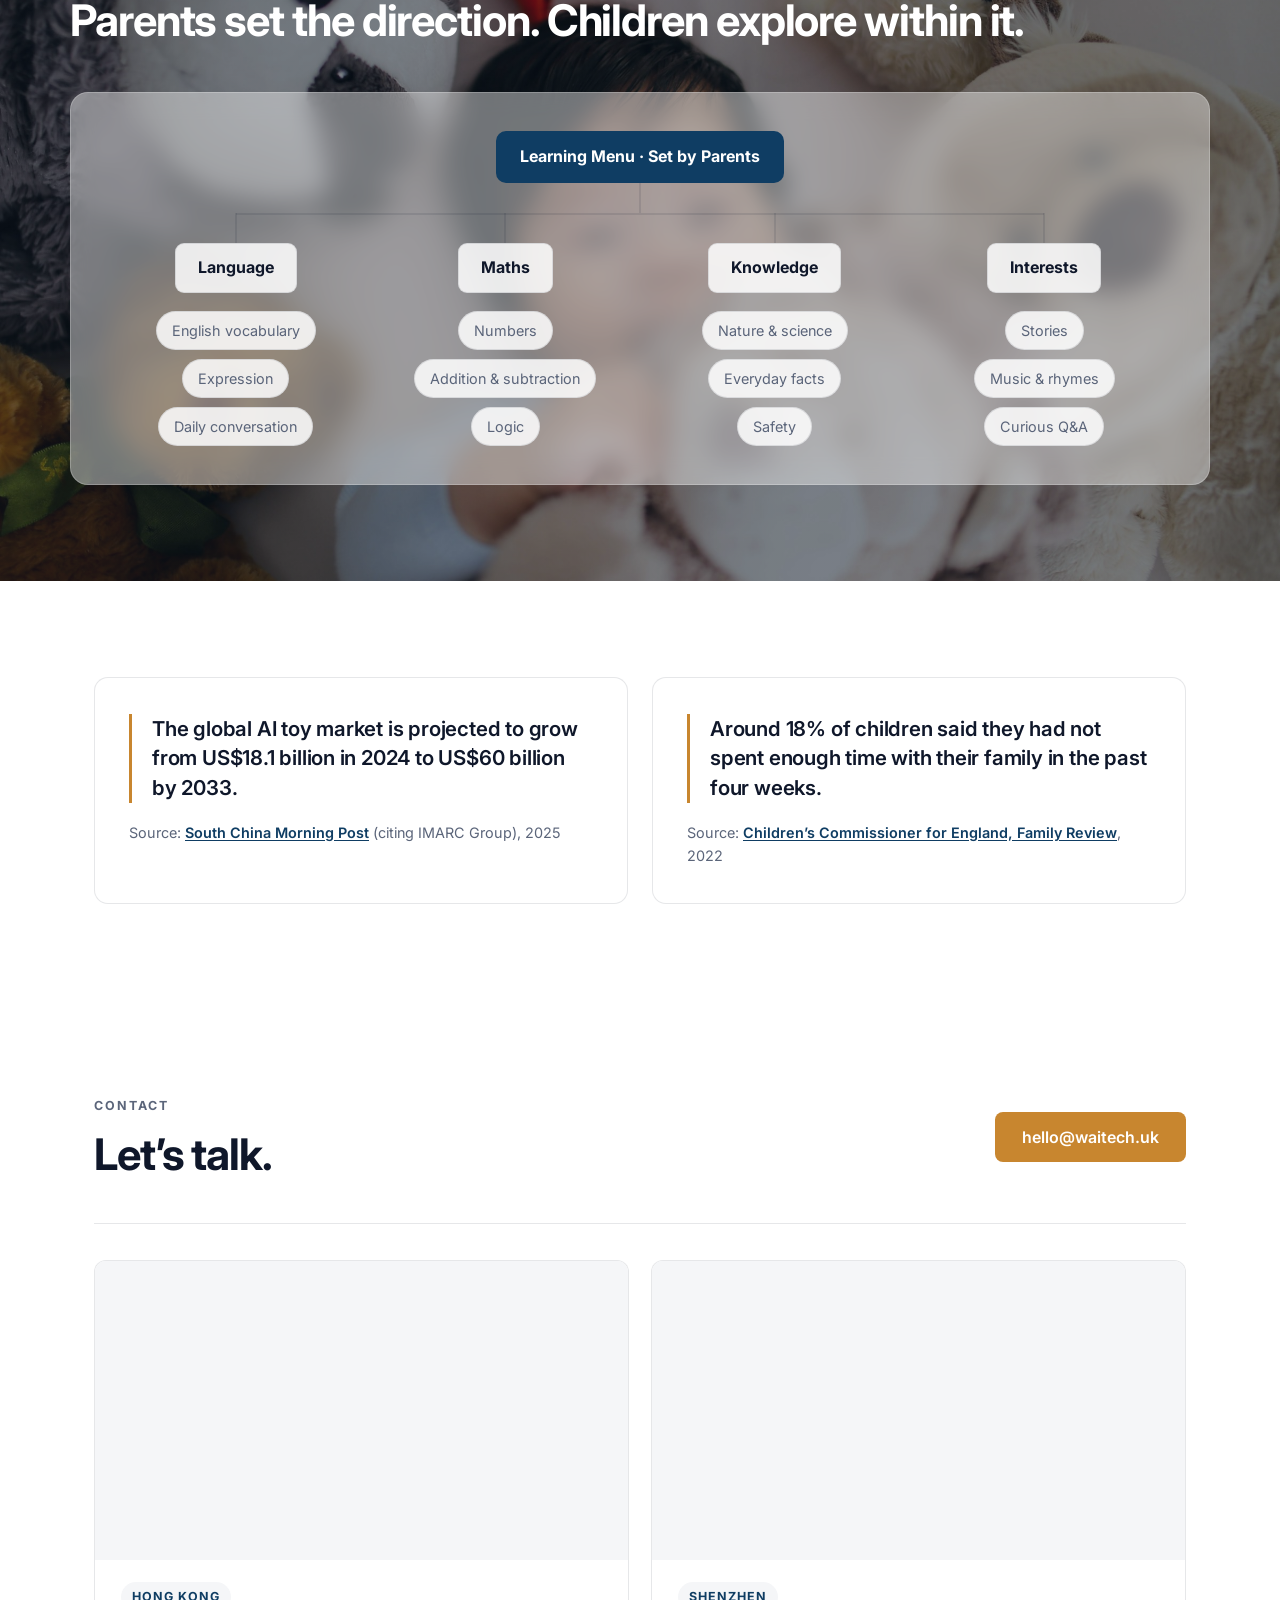
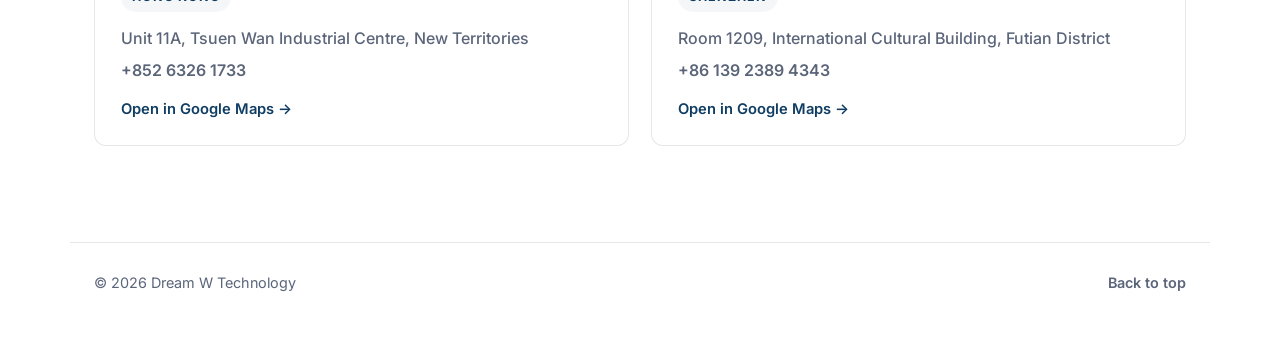
==== commit 6fb4c245: "Update company name to 追外科技 and Dream W Technology" ====
--- a/en.html
+++ b/en.html
@@ -5,9 +5,9 @@
     <meta name="viewport" content="width=device-width, initial-scale=1" />
     <meta
       name="description"
-      content="Dream W Education Technology — an AI companion toy for children that talks, plays, and learns the way parents choose."
+      content="Dream W Technology — an AI companion toy for children that talks, plays, and learns the way parents choose."
     />
-    <title>Dream W Education Technology｜AI Companion Toy</title>
+    <title>Dream W Technology｜AI Companion Toy</title>
     <link rel="icon" href="logo.png" type="image/png" />
     <link rel="preconnect" href="https://fonts.googleapis.com" />
     <link rel="preconnect" href="https://fonts.gstatic.com" crossorigin />
@@ -20,9 +20,9 @@
   <body>
     <header class="site-header">
       <nav class="nav">
-        <a class="logo" href="#top" aria-label="Dream W home">
-          <img class="logo-img" src="logo.png" alt="Dream W" width="40" height="40" />
-          <span>Dream W</span>
+        <a class="logo" href="#top" aria-label="Dream W Technology home">
+          <img class="logo-img" src="logo.png" alt="Dream W Technology" width="40" height="40" />
+          <span>Dream W Technology</span>
         </a>
         <div class="nav-links">
           <a href="#product">Product</a>
@@ -78,19 +78,19 @@
         </div>
         <div class="product-gallery">
           <figure class="product-item">
-            <img src="product-dog.png" alt="Dream W AI companion · Duo" loading="lazy" />
+            <img src="product-dog.png" alt="Dream W Technology AI companion · Duo" loading="lazy" />
             <figcaption>Duo</figcaption>
           </figure>
           <figure class="product-item">
-            <img src="product-dragon.png" alt="Dream W AI companion · Sparky" loading="lazy" />
+            <img src="product-dragon.png" alt="Dream W Technology AI companion · Sparky" loading="lazy" />
             <figcaption>Sparky</figcaption>
           </figure>
           <figure class="product-item">
-            <img src="product-cat.png" alt="Dream W AI companion · Mimi" loading="lazy" />
+            <img src="product-cat.png" alt="Dream W Technology AI companion · Mimi" loading="lazy" />
             <figcaption>Mimi</figcaption>
           </figure>
           <figure class="product-item">
-            <img src="product-bear.png" alt="Dream W AI companion · Cubby" loading="lazy" />
+            <img src="product-bear.png" alt="Dream W Technology AI companion · Cubby" loading="lazy" />
             <figcaption>Cubby</figcaption>
           </figure>
         </div>
@@ -101,7 +101,7 @@
           <div class="demo-copy">
             <p class="eyebrow">Product Demo</p>
             <h2>Scan to watch the demo video.</h2>
-            <p>Use your phone to scan the QR code and watch the Dream W AI companion toy demo on YouTube.</p>
+            <p>Use your phone to scan the QR code and watch the Dream W Technology AI companion toy demo on YouTube.</p>
             <a
               class="button primary"
               href="https://www.youtube.com/watch?v=akbqUMxj-1WI"
@@ -294,7 +294,7 @@
     </main>
 
     <footer class="footer">
-      <p>© 2026 Dream W Education Technology</p>
+      <p>© 2026 Dream W Technology</p>
       <a href="#top">Back to top</a>
     </footer>
   </body>
--- a/styles.css
+++ b/styles.css
@@ -66,6 +66,11 @@
   letter-spacing: -0.01em;
 }
 
+.logo span {
+  font-size: clamp(0.88rem, 2.2vw, 1rem);
+  line-height: 1.2;
+}
+
 .logo-img {
   display: block;
   width: 40px;
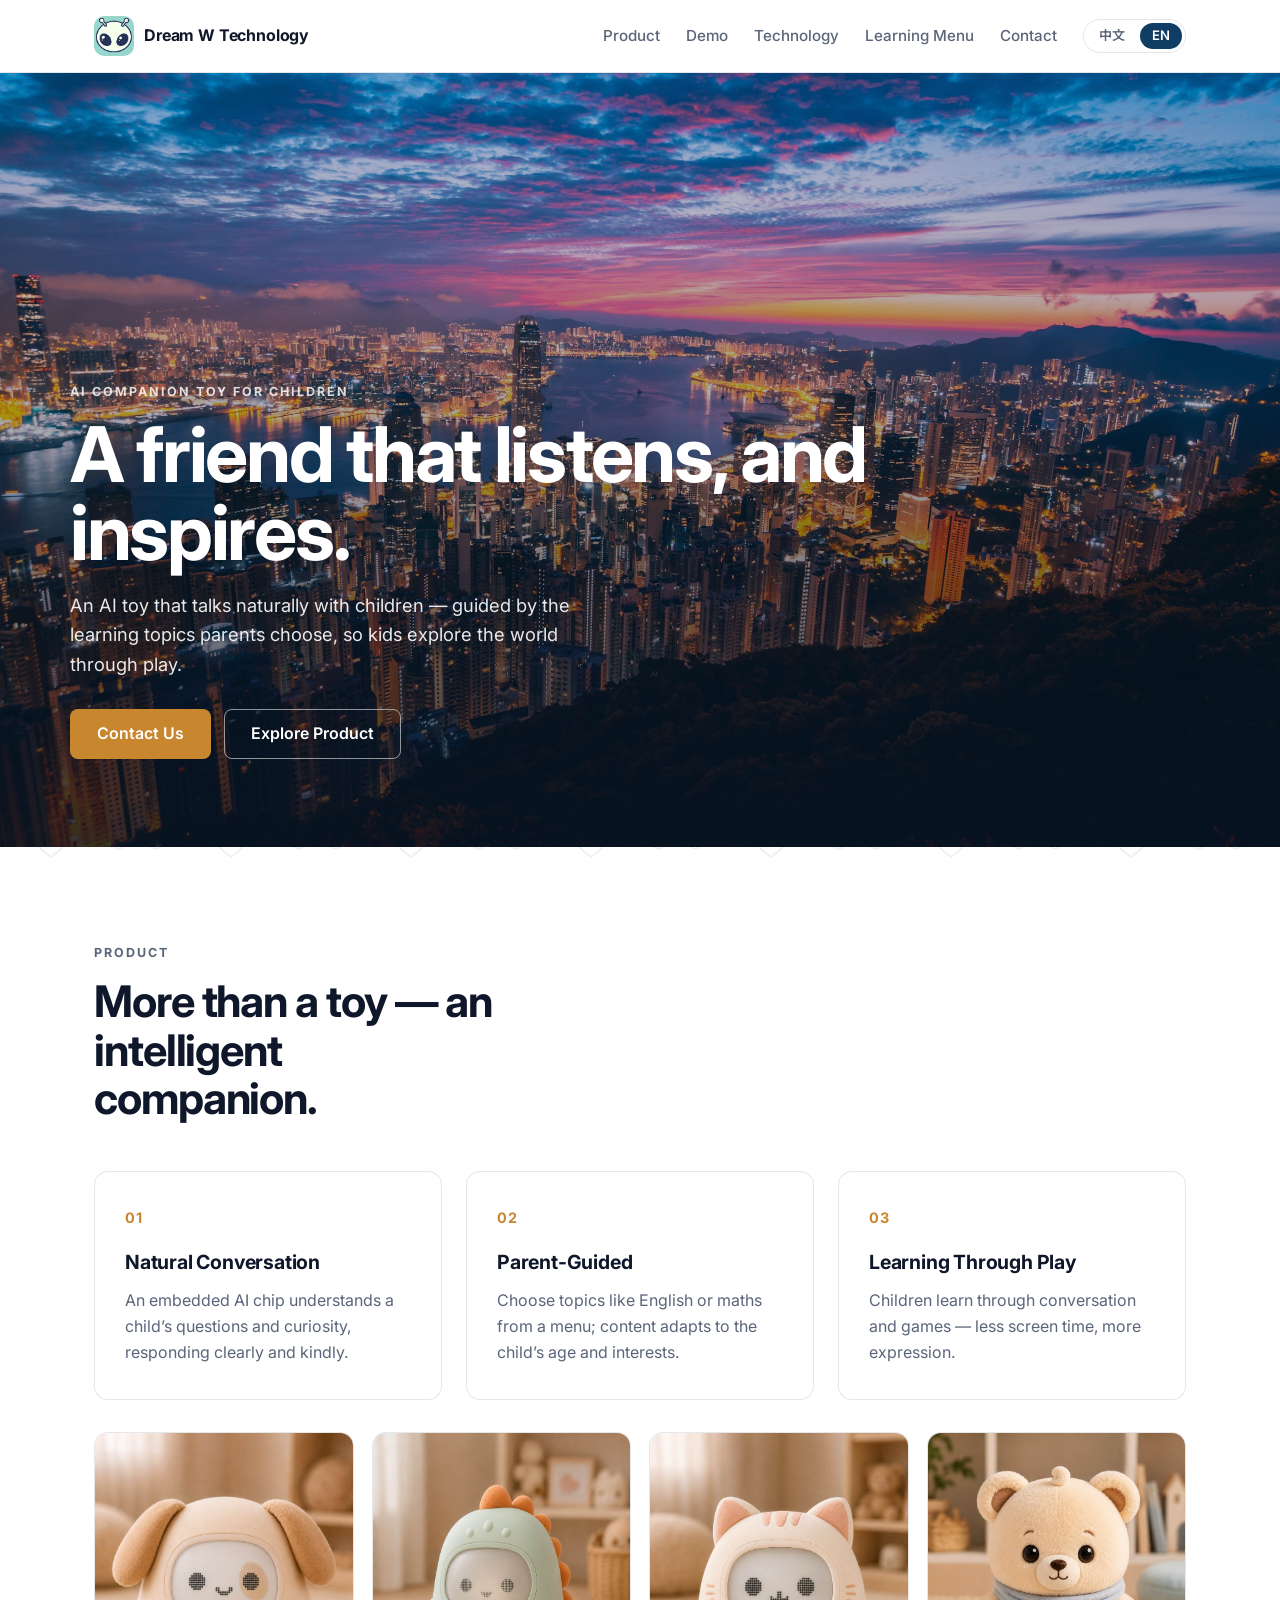
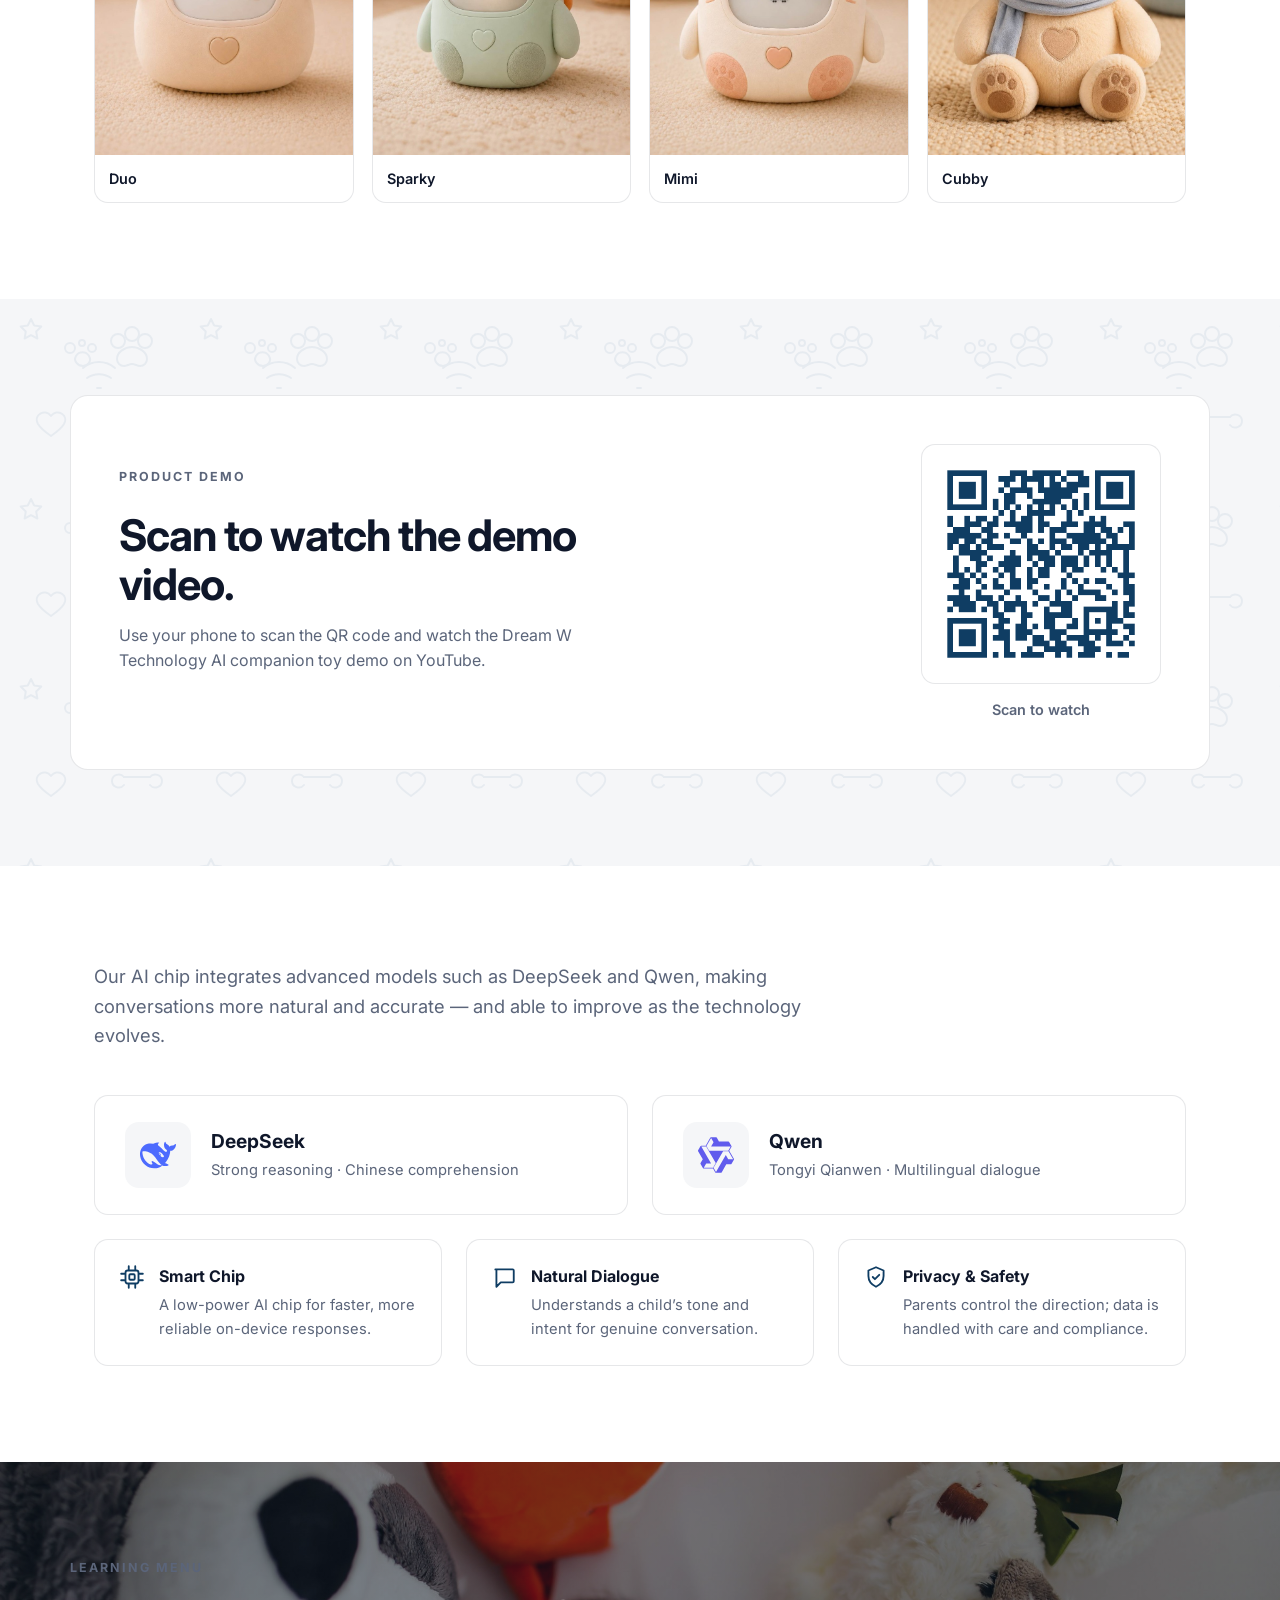
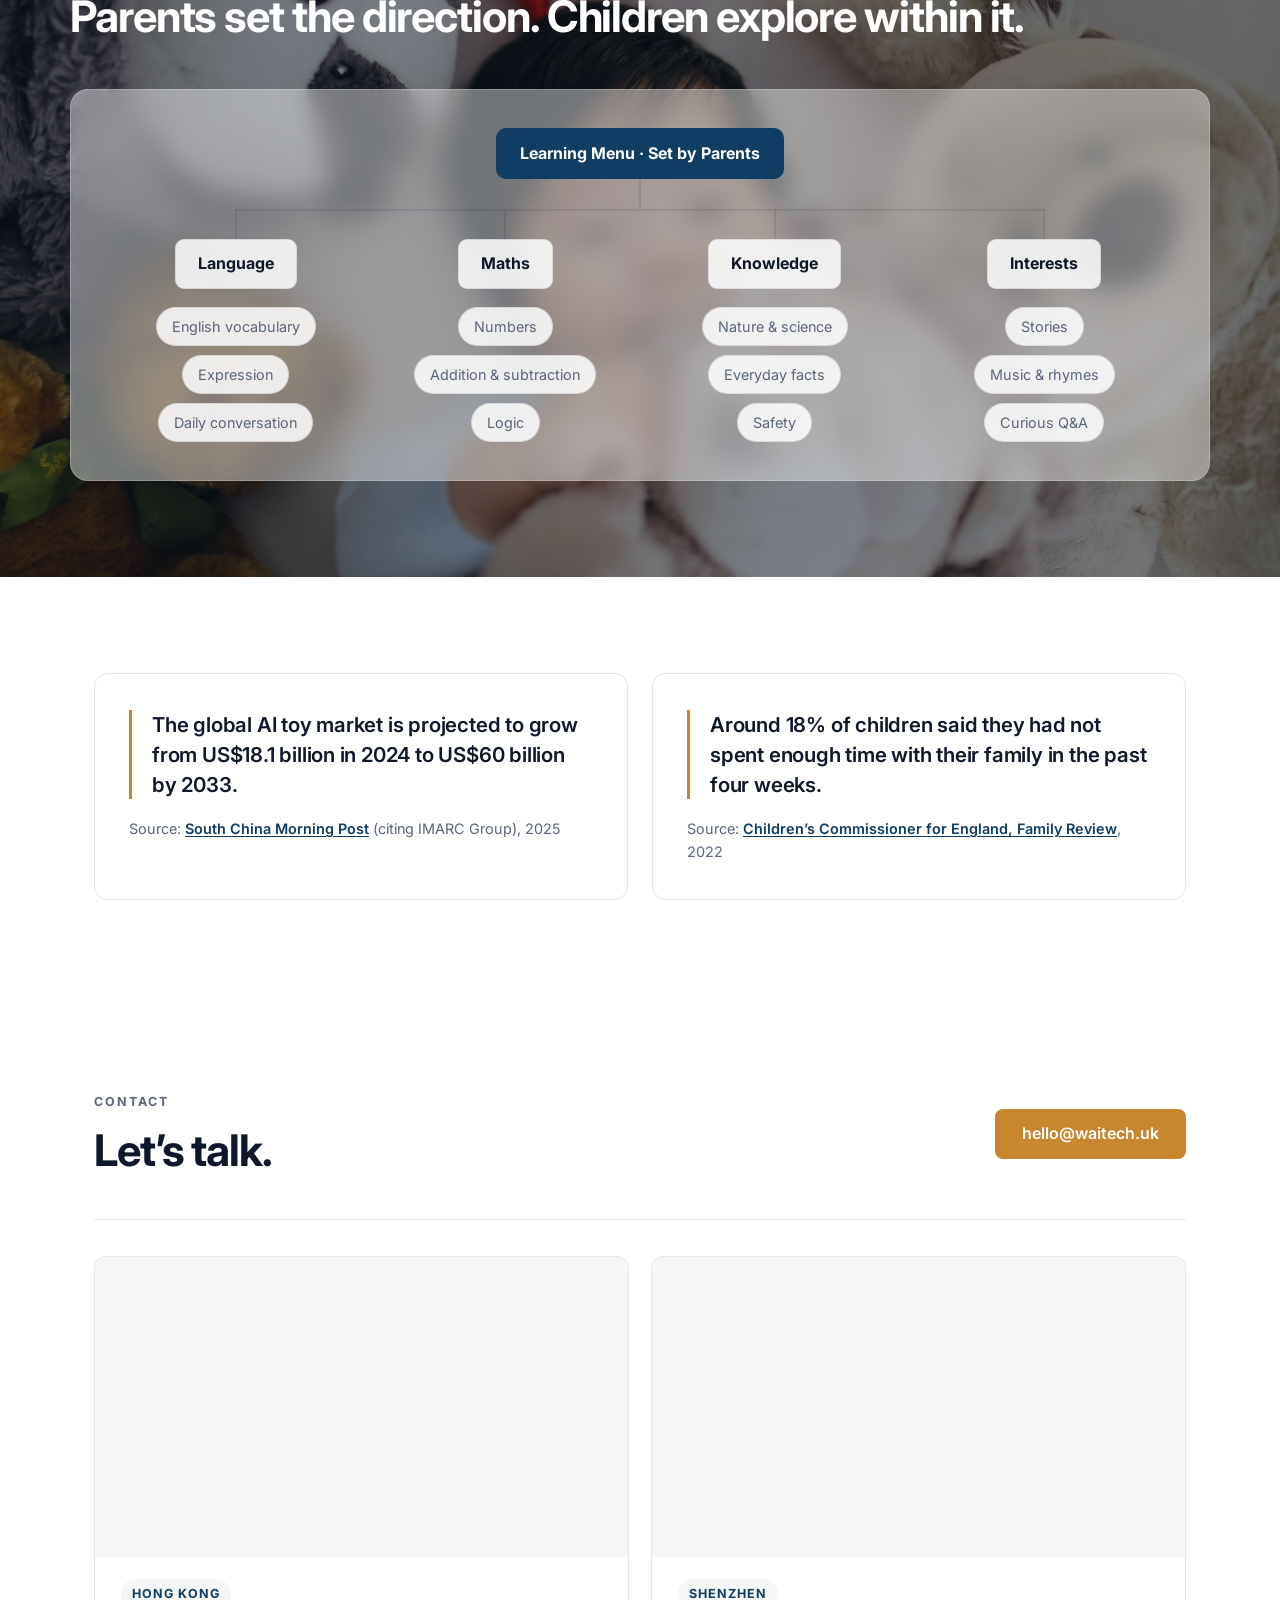
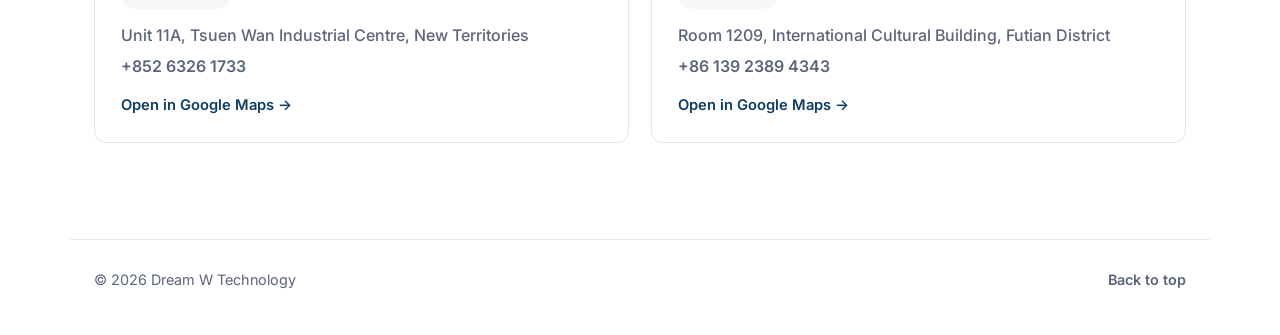
==== commit 5536afee: "Remove YouTube button from demo section" ====
--- a/en.html
+++ b/en.html
@@ -102,12 +102,6 @@
             <p class="eyebrow">Product Demo</p>
             <h2>Scan to watch the demo video.</h2>
             <p>Use your phone to scan the QR code and watch the Dream W Technology AI companion toy demo on YouTube.</p>
-            <a
-              class="button primary"
-              href="https://www.youtube.com/watch?v=akbqUMxj-1WI"
-              target="_blank"
-              rel="noopener"
-            >Watch on YouTube</a>
           </div>
           <div class="demo-qr-wrap">
             <img
--- a/styles.css
+++ b/styles.css
@@ -8,6 +8,7 @@
   --primary-dark: #0a2c49;
   --accent: #c8862f;
   --border: rgba(15, 23, 42, 0.1);
+  --symbol-pattern: url("data:image/svg+xml,%3Csvg xmlns='http://www.w3.org/2000/svg' width='180' height='180' viewBox='0 0 180 180'%3E%3Cg fill='none' stroke='%23cbd5e1' stroke-width='2' stroke-linecap='round' stroke-linejoin='round' opacity='0.34'%3E%3Cpath d='M31 20l3.2 6.5 7.1 1-5.1 5 1.2 7-6.4-3.4-6.4 3.4 1.2-7-5.1-5 7.1-1z'/%3E%3Cpath d='M132 28c4 0 7 3 7 7s-3 7-7 7-7-3-7-7 3-7 7-7z'/%3E%3Cpath d='M145 35c4 0 7 3 7 7s-3 7-7 7-7-3-7-7 3-7 7-7z'/%3E%3Cpath d='M118 35c4 0 7 3 7 7s-3 7-7 7-7-3-7-7 3-7 7-7z'/%3E%3Cpath d='M132 48c7 0 15 5 15 12 0 4-3 7-7 7-3 0-5-2-8-2s-5 2-8 2c-4 0-7-3-7-7 0-7 8-12 15-12z'/%3E%3Cpath d='M51 117c-6-8-18-1-13 8 3 5 13 12 13 12s10-7 13-12c5-9-7-16-13-8z'/%3E%3Cpath d='M124 118h26'/%3E%3Cpath d='M124 118c-4-5-12-2-12 4s8 9 12 4'/%3E%3Cpath d='M150 118c4-5 12-2 12 4s-8 9-12 4'/%3E%3Cpath d='M83 69c9-8 23-8 32 0'/%3E%3Cpath d='M87 79c7-5 17-5 24 0'/%3E%3Cpath d='M97 89h4'/%3E%3Ccircle cx='70' cy='49' r='5'/%3E%3Ccircle cx='82' cy='44' r='3'/%3E%3Ccircle cx='92' cy='49' r='4'/%3E%3Cpath d='M76 57c3-5 10-5 13 0 3 5-1 10-6 10s-10-5-7-10z'/%3E%3C/g%3E%3C/svg%3E");
 }
 
 * {
@@ -23,7 +24,10 @@
   font-family:
     "Inter", "Noto Sans SC", system-ui, -apple-system, BlinkMacSystemFont, "Segoe UI", sans-serif;
   color: var(--text);
-  background: var(--bg);
+  background-color: var(--bg);
+  background-image: var(--symbol-pattern);
+  background-size: 180px 180px;
+  background-attachment: fixed;
   line-height: 1.6;
 }
 
@@ -222,7 +226,9 @@
 
 .section.alt {
   max-width: none;
-  background: var(--bg-alt);
+  background-color: var(--bg-alt);
+  background-image: var(--symbol-pattern);
+  background-size: 180px 180px;
 }
 
 .section.alt .section-head,
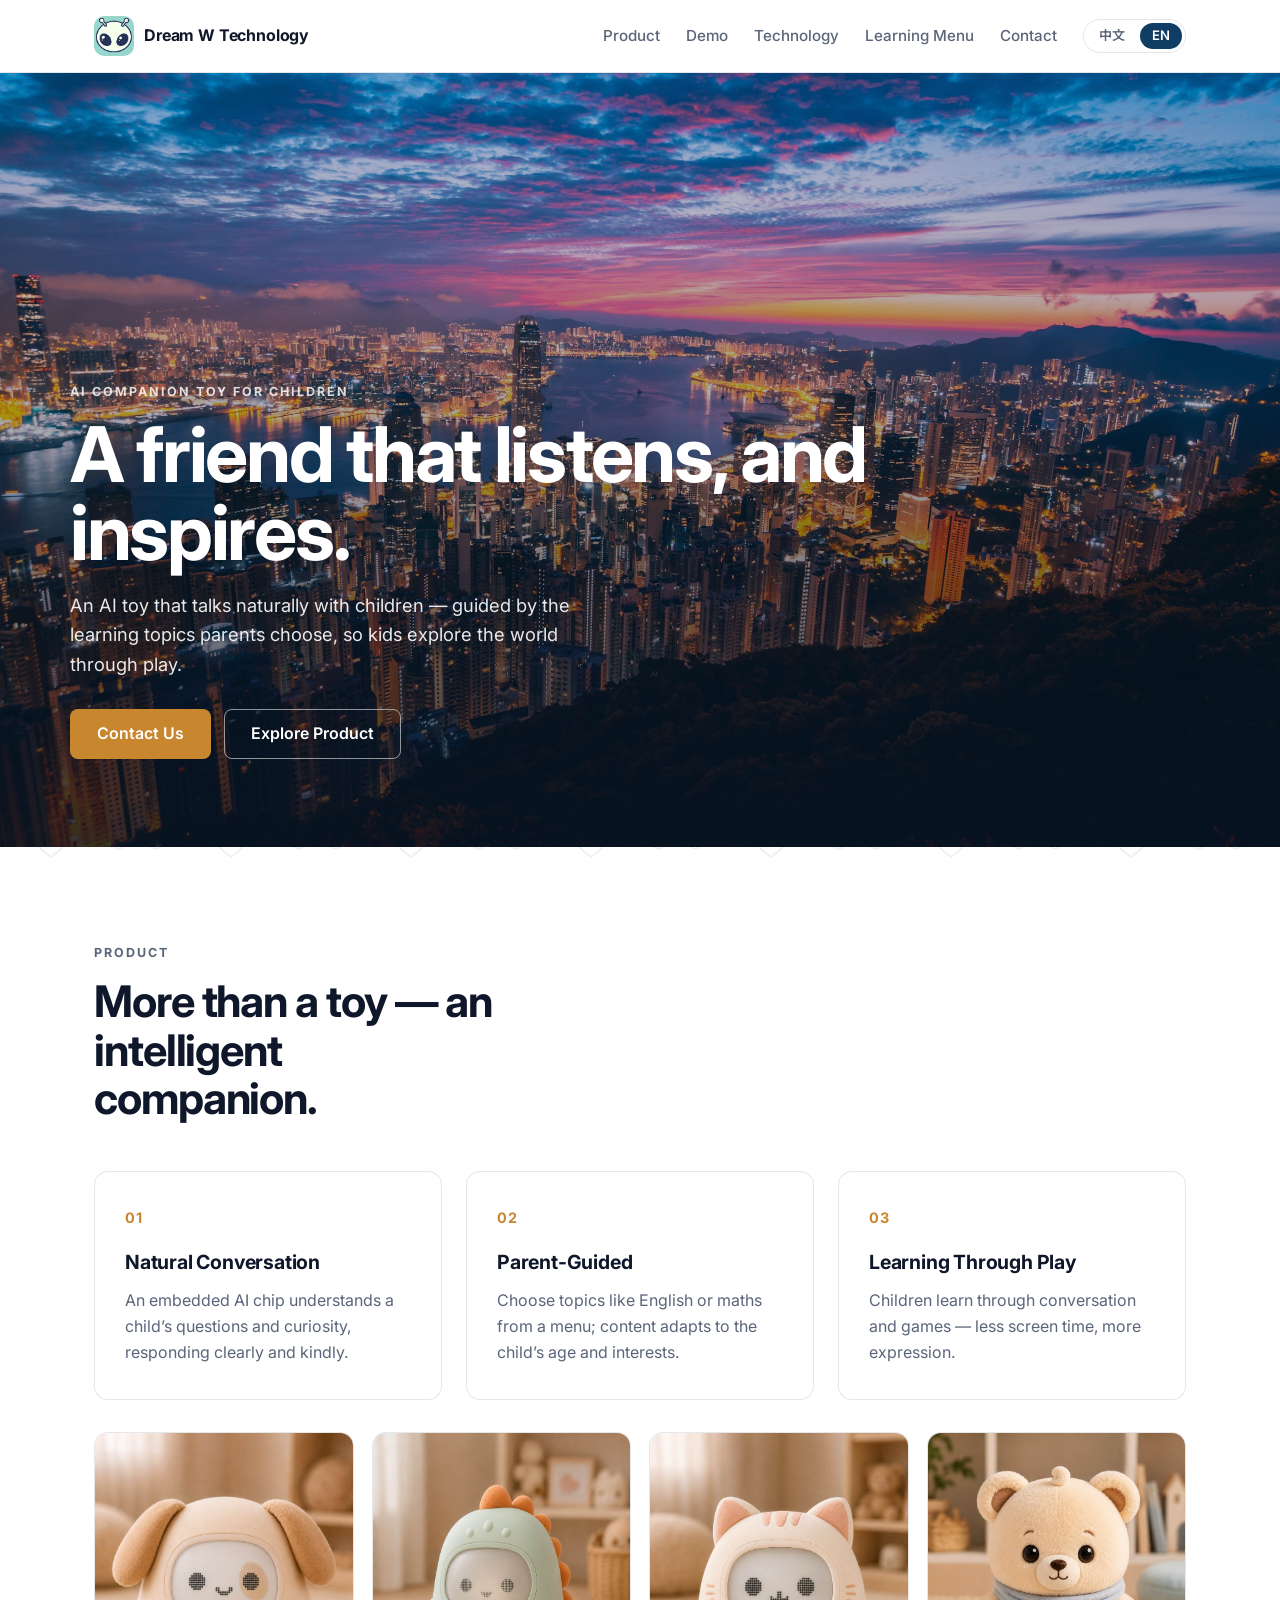
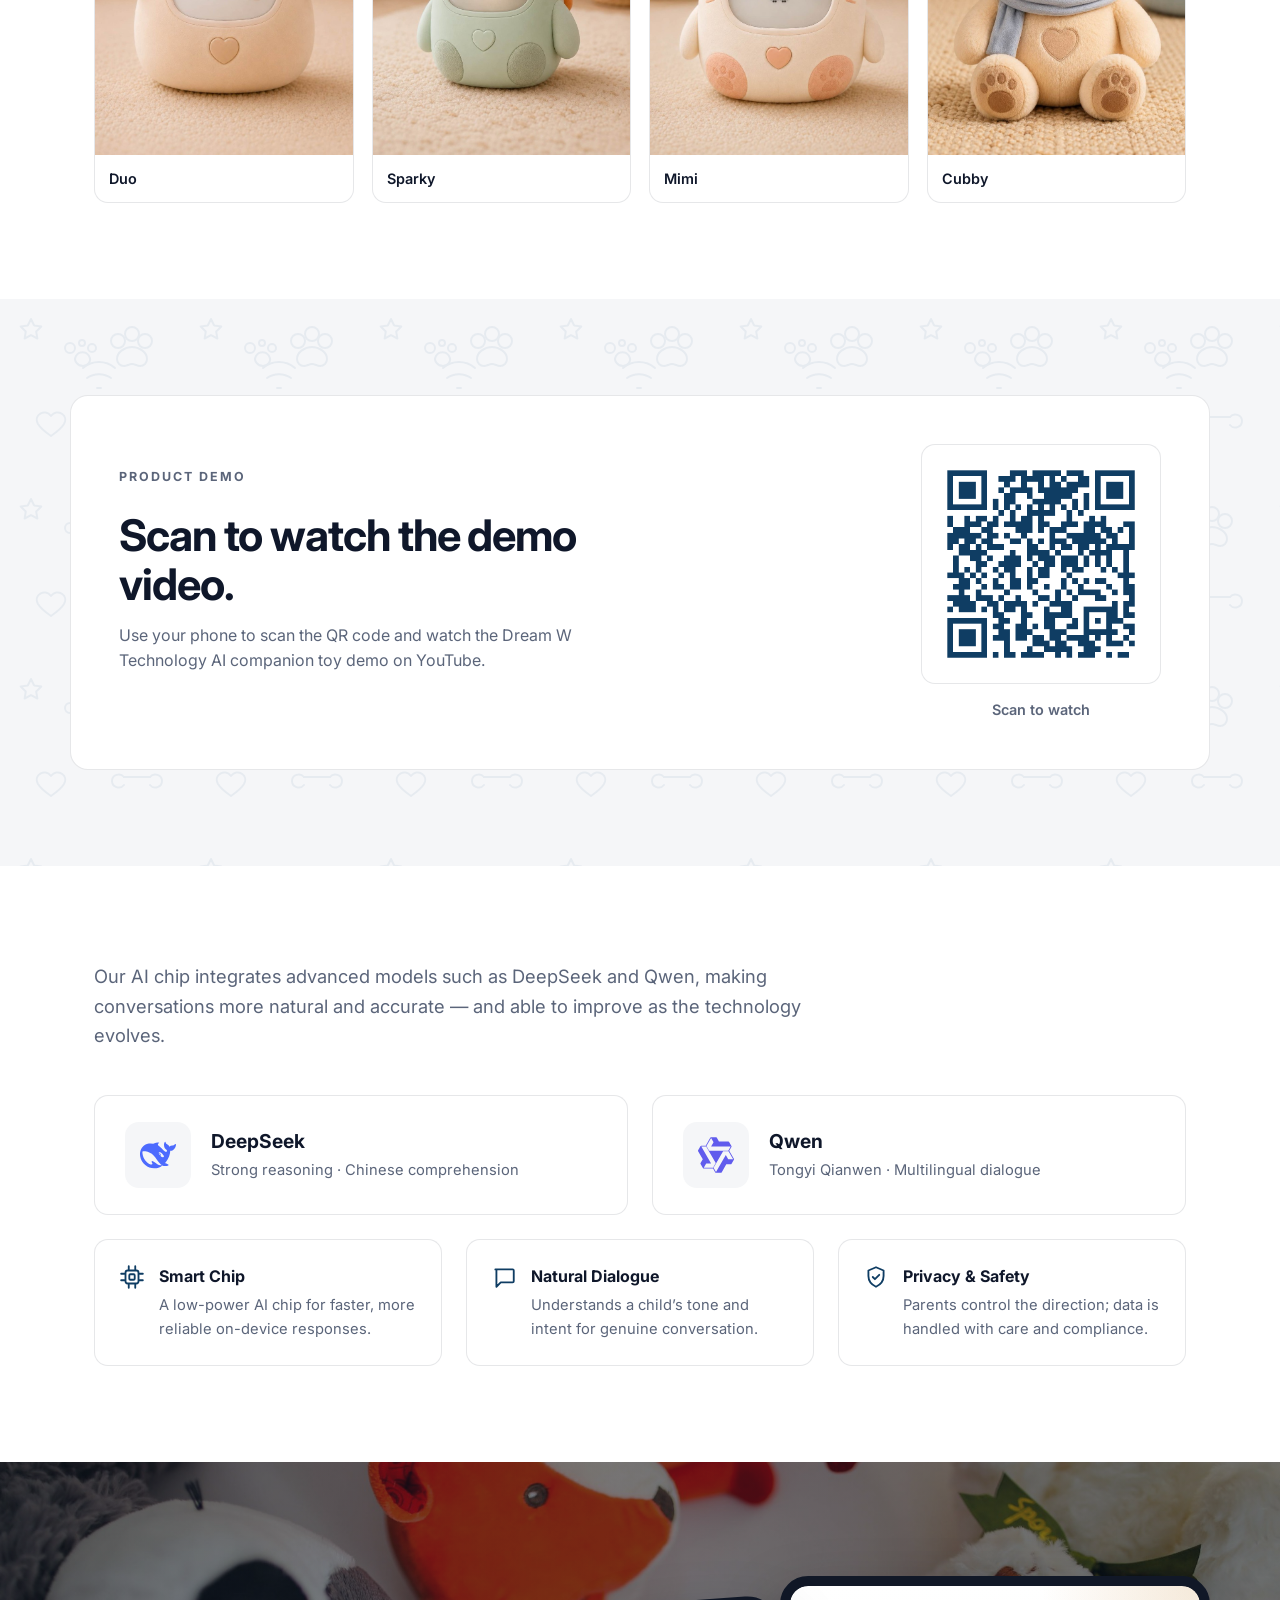
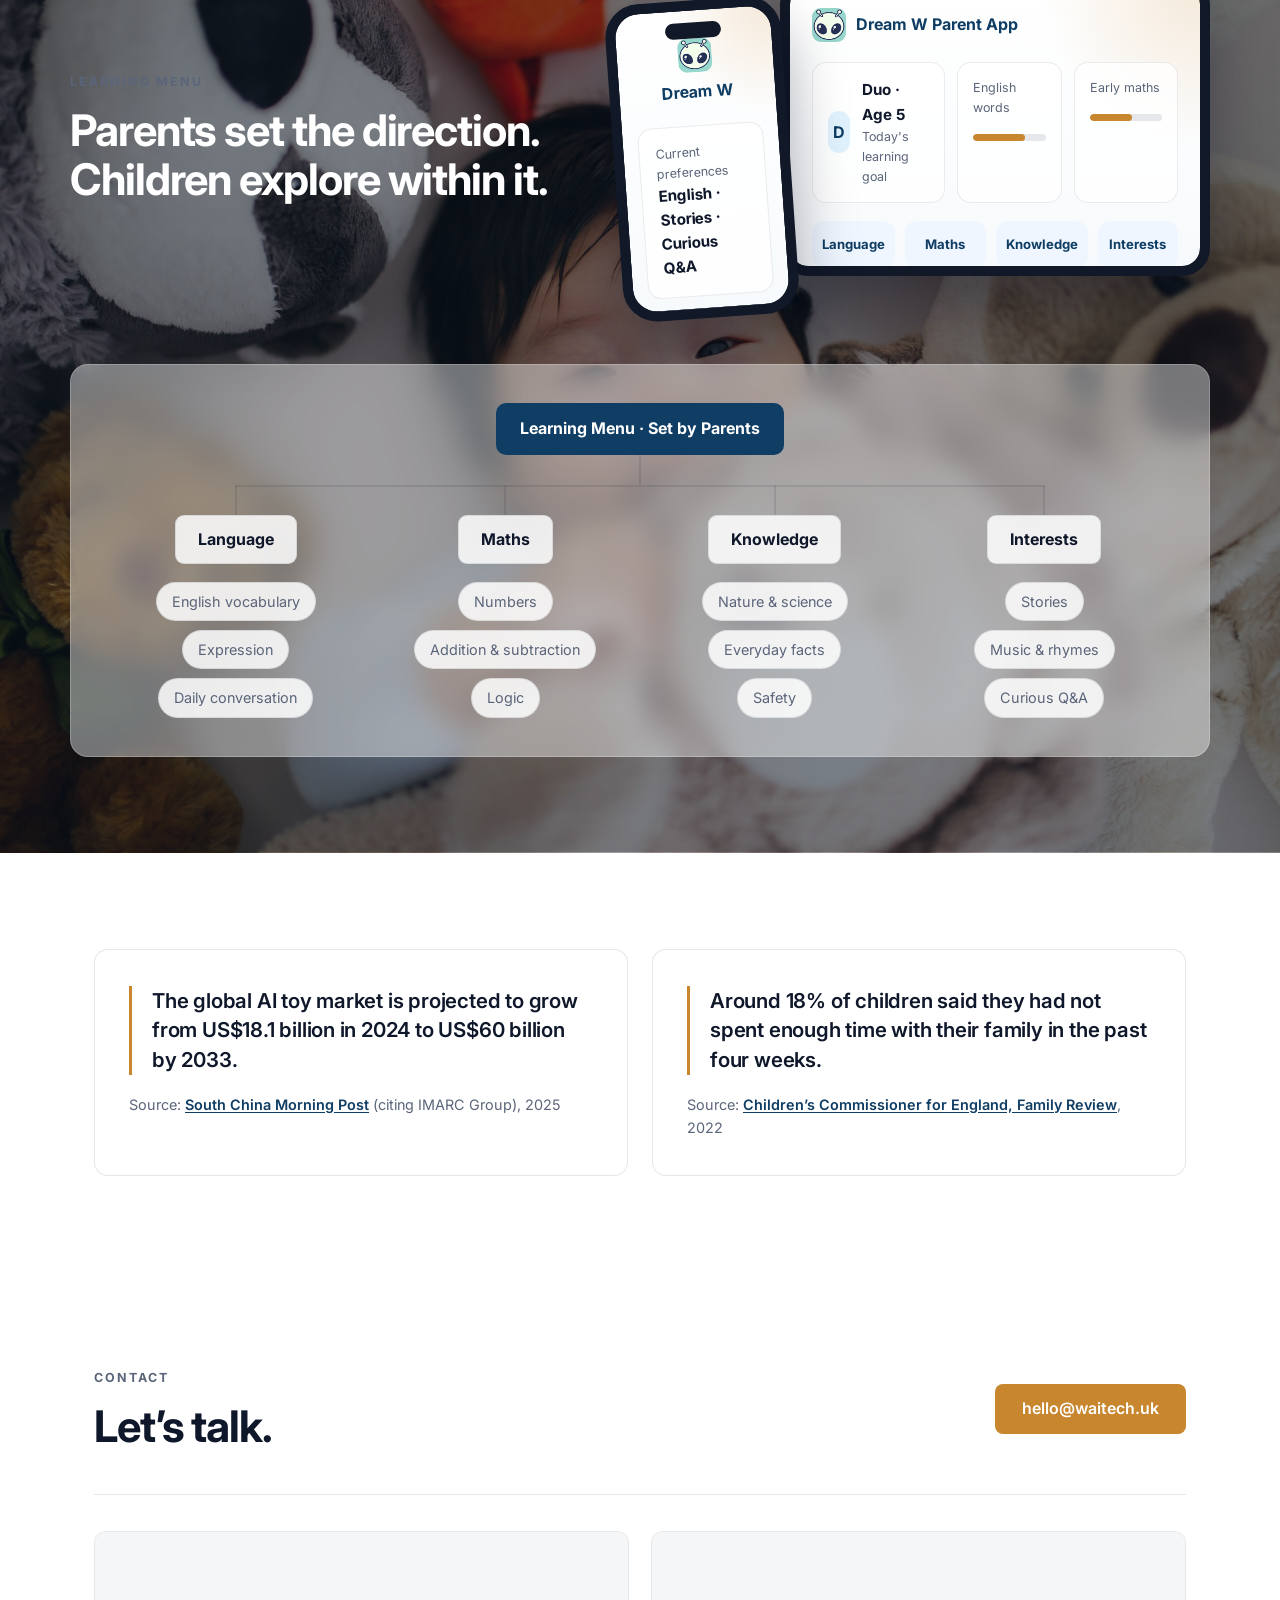
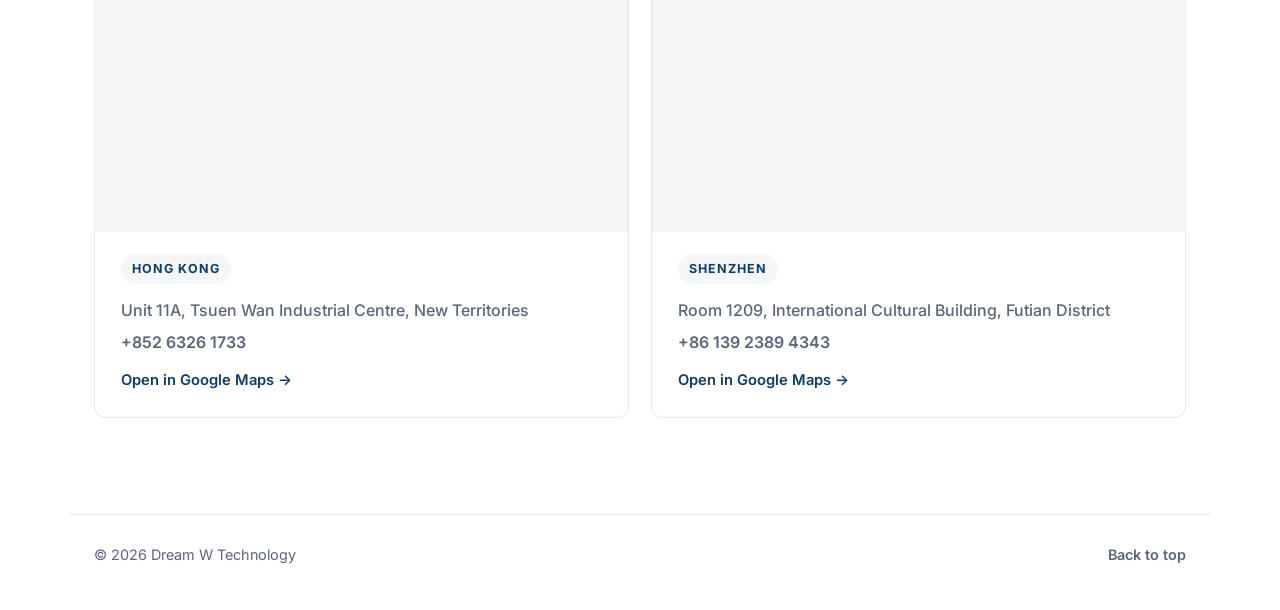
==== commit 5d8d8ca6: "Add parent app device mockups to learning menu section" ====
--- a/en.html
+++ b/en.html
@@ -164,9 +164,61 @@
       </section>
 
       <section class="section alt" id="how">
-        <div class="section-head">
-          <p class="eyebrow">Learning Menu</p>
-          <h2>Parents set the direction. Children explore within it.</h2>
+        <div class="how-hero">
+          <div class="section-head">
+            <p class="eyebrow">Learning Menu</p>
+            <h2>Parents set the direction. Children explore within it.</h2>
+          </div>
+          <div class="device-stage" aria-label="Dream W Technology parent app preview">
+            <div class="device device-tablet" aria-hidden="true">
+              <div class="device-screen">
+                <div class="app-topbar">
+                  <img src="logo.png" alt="" />
+                  <span>Dream W Parent App</span>
+                </div>
+                <div class="app-grid">
+                  <div class="app-profile">
+                    <span class="app-avatar">D</span>
+                    <div>
+                      <strong>Duo · Age 5</strong>
+                      <p>Today's learning goal</p>
+                    </div>
+                  </div>
+                  <div class="app-progress">
+                    <span>English words</span>
+                    <div><i style="width: 72%"></i></div>
+                  </div>
+                  <div class="app-progress">
+                    <span>Early maths</span>
+                    <div><i style="width: 58%"></i></div>
+                  </div>
+                </div>
+                <div class="app-modules">
+                  <span>Language</span>
+                  <span>Maths</span>
+                  <span>Knowledge</span>
+                  <span>Interests</span>
+                </div>
+              </div>
+            </div>
+            <div class="device device-phone" aria-hidden="true">
+              <div class="device-notch"></div>
+              <div class="device-screen">
+                <div class="phone-logo">
+                  <img src="logo.png" alt="" />
+                  <strong>Dream W</strong>
+                </div>
+                <div class="phone-card">
+                  <span>Current preferences</span>
+                  <strong>English · Stories · Curious Q&A</strong>
+                </div>
+                <div class="phone-menu">
+                  <span>Start companion</span>
+                  <span>View history</span>
+                </div>
+              </div>
+            </div>
+          </div>
         </div>
         <div class="tree">
           <div class="tree-root-row">
--- a/styles.css
+++ b/styles.css
@@ -232,6 +232,7 @@
 }
 
 .section.alt .section-head,
+.section.alt .how-hero,
 .section.alt .tree,
 .section.alt .demo-panel {
   max-width: 1140px;
@@ -548,6 +549,204 @@
 
 #how .section-head h2 {
   color: #ffffff;
+}
+
+#how .section-head {
+  margin-bottom: 0;
+}
+
+.how-hero {
+  display: grid;
+  grid-template-columns: minmax(0, 0.82fr) minmax(360px, 1fr);
+  gap: 56px;
+  align-items: center;
+  margin-bottom: 46px;
+}
+
+.device-stage {
+  position: relative;
+  min-height: 360px;
+}
+
+.device {
+  position: absolute;
+  overflow: hidden;
+  border: 10px solid #111827;
+  background: #111827;
+  box-shadow: 0 28px 60px rgba(2, 6, 23, 0.34);
+}
+
+.device-screen {
+  width: 100%;
+  height: 100%;
+  padding: 22px;
+  border-radius: inherit;
+  background:
+    radial-gradient(circle at top right, rgba(200, 134, 47, 0.18), transparent 32%),
+    linear-gradient(180deg, #ffffff 0%, #f7fafc 100%);
+}
+
+.device-tablet {
+  top: 18px;
+  right: 0;
+  width: min(100%, 430px);
+  height: 300px;
+  border-radius: 28px;
+}
+
+.device-tablet .device-screen {
+  border-radius: 18px;
+}
+
+.device-phone {
+  left: 0;
+  bottom: 0;
+  width: 176px;
+  height: 318px;
+  border-radius: 34px;
+  transform: rotate(-4deg);
+}
+
+.device-phone .device-screen {
+  padding: 28px 15px 16px;
+  border-radius: 24px;
+}
+
+.device-notch {
+  position: absolute;
+  top: 12px;
+  left: 50%;
+  z-index: 2;
+  width: 56px;
+  height: 16px;
+  border-radius: 999px;
+  background: #111827;
+  transform: translateX(-50%);
+}
+
+.app-topbar,
+.phone-logo {
+  display: flex;
+  align-items: center;
+  gap: 10px;
+  margin-bottom: 20px;
+  font-weight: 700;
+  color: var(--primary);
+}
+
+.app-topbar img,
+.phone-logo img {
+  width: 34px;
+  height: 34px;
+  border-radius: 9px;
+  object-fit: cover;
+}
+
+.app-grid {
+  display: grid;
+  grid-template-columns: 1.2fr 1fr 1fr;
+  gap: 12px;
+  margin-bottom: 18px;
+}
+
+.app-profile,
+.app-progress,
+.phone-card,
+.phone-menu span {
+  border: 1px solid rgba(15, 23, 42, 0.08);
+  border-radius: 14px;
+  background: rgba(255, 255, 255, 0.78);
+}
+
+.app-profile {
+  display: flex;
+  align-items: center;
+  gap: 12px;
+  padding: 15px;
+}
+
+.app-avatar {
+  display: grid;
+  width: 42px;
+  height: 42px;
+  place-items: center;
+  border-radius: 999px;
+  background: #e0f2fe;
+  color: var(--primary);
+  font-weight: 700;
+}
+
+.app-profile strong,
+.phone-card strong {
+  display: block;
+  font-size: 0.95rem;
+}
+
+.app-profile p,
+.phone-card span,
+.app-progress span {
+  display: block;
+  font-size: 0.78rem;
+  color: var(--muted);
+}
+
+.app-progress {
+  padding: 15px;
+}
+
+.app-progress div {
+  overflow: hidden;
+  height: 7px;
+  margin-top: 16px;
+  border-radius: 999px;
+  background: #e5e7eb;
+}
+
+.app-progress i {
+  display: block;
+  height: 100%;
+  border-radius: inherit;
+  background: var(--accent);
+}
+
+.app-modules {
+  display: grid;
+  grid-template-columns: repeat(4, 1fr);
+  gap: 10px;
+}
+
+.app-modules span {
+  padding: 13px 10px;
+  border-radius: 12px;
+  background: #eff6ff;
+  color: var(--primary);
+  font-size: 0.82rem;
+  font-weight: 700;
+  text-align: center;
+}
+
+.phone-logo {
+  justify-content: center;
+  flex-direction: column;
+  gap: 7px;
+}
+
+.phone-card {
+  padding: 16px;
+  margin-bottom: 12px;
+}
+
+.phone-menu {
+  display: grid;
+  gap: 9px;
+}
+
+.phone-menu span {
+  padding: 11px;
+  font-size: 0.78rem;
+  font-weight: 700;
+  color: var(--primary);
+  text-align: center;
 }
 
 #how .tree {
@@ -755,6 +954,20 @@
     padding-bottom: 22px;
   }
 
+  .how-hero {
+    grid-template-columns: 1fr;
+    gap: 30px;
+  }
+
+  .device-stage {
+    min-height: 420px;
+  }
+
+  .device-tablet {
+    right: 0;
+    width: 100%;
+  }
+
   .hero {
     min-height: 78vh;
     padding-bottom: 64px;
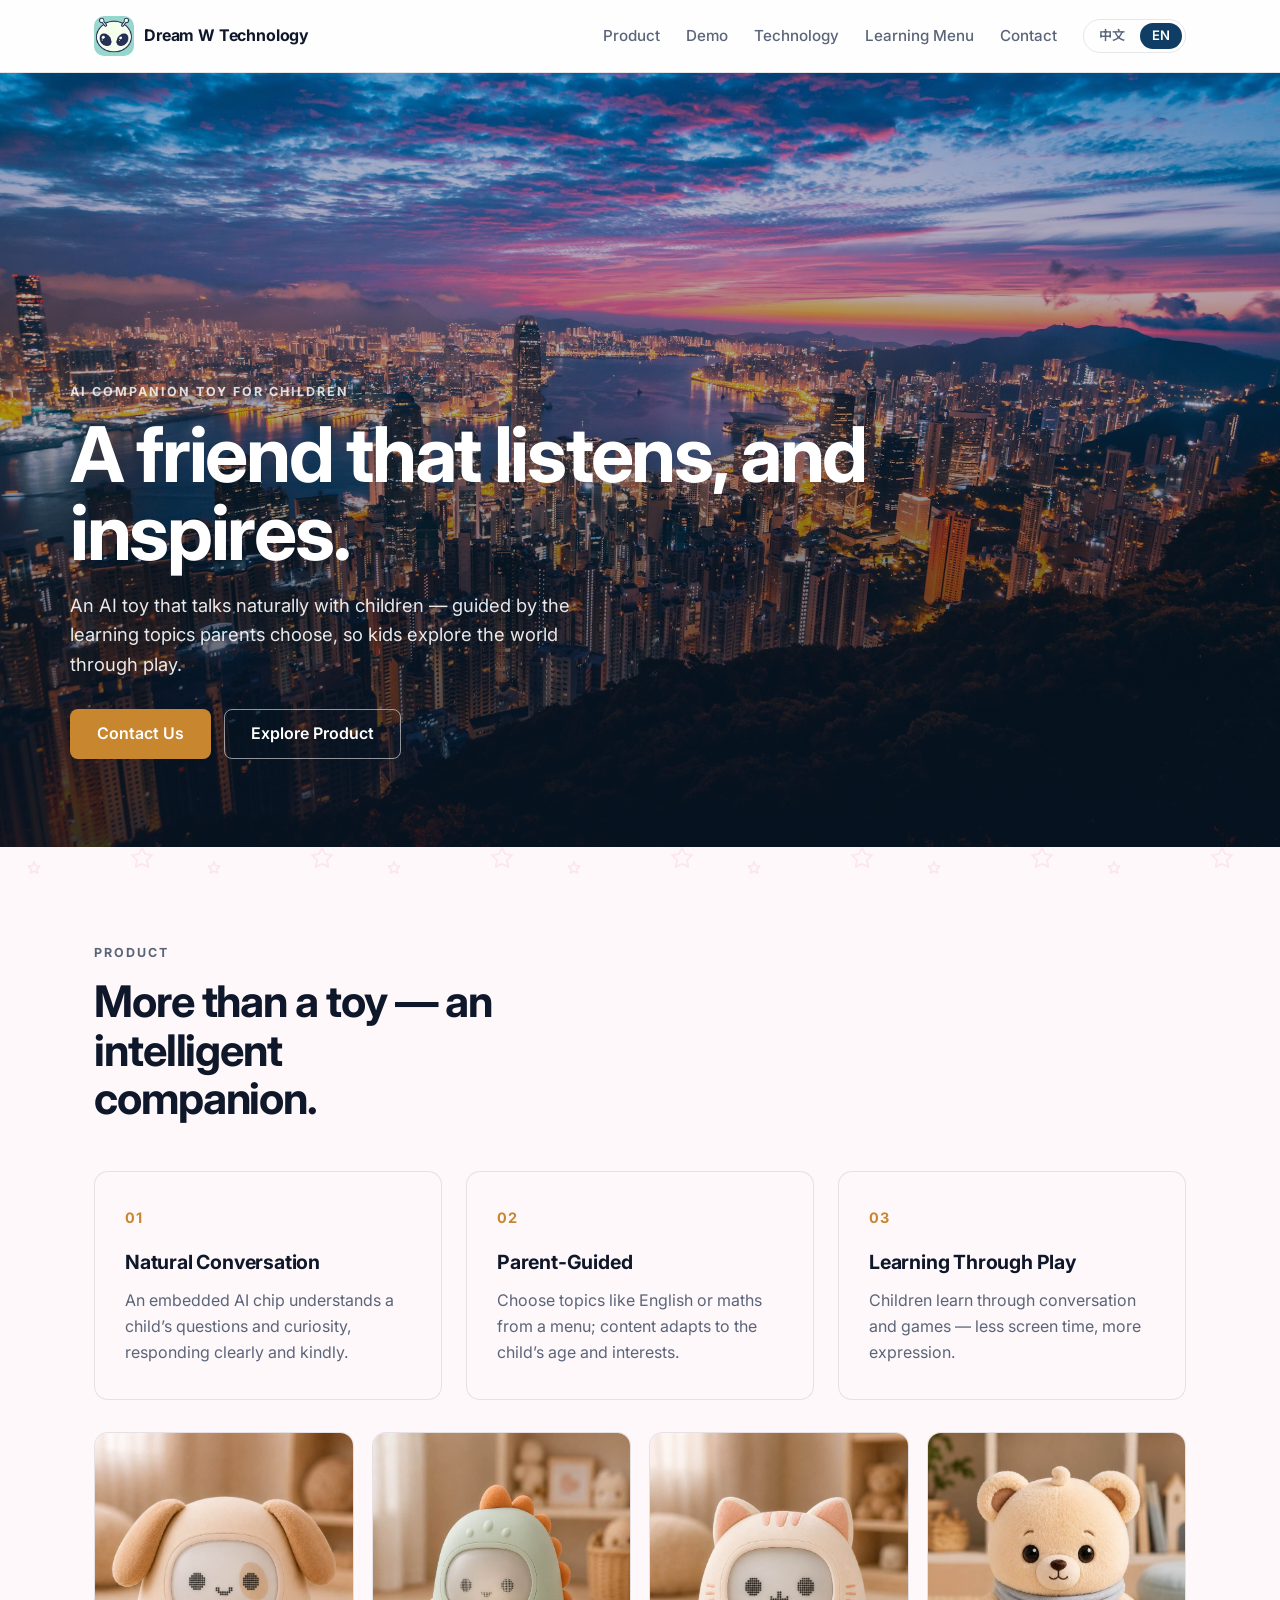
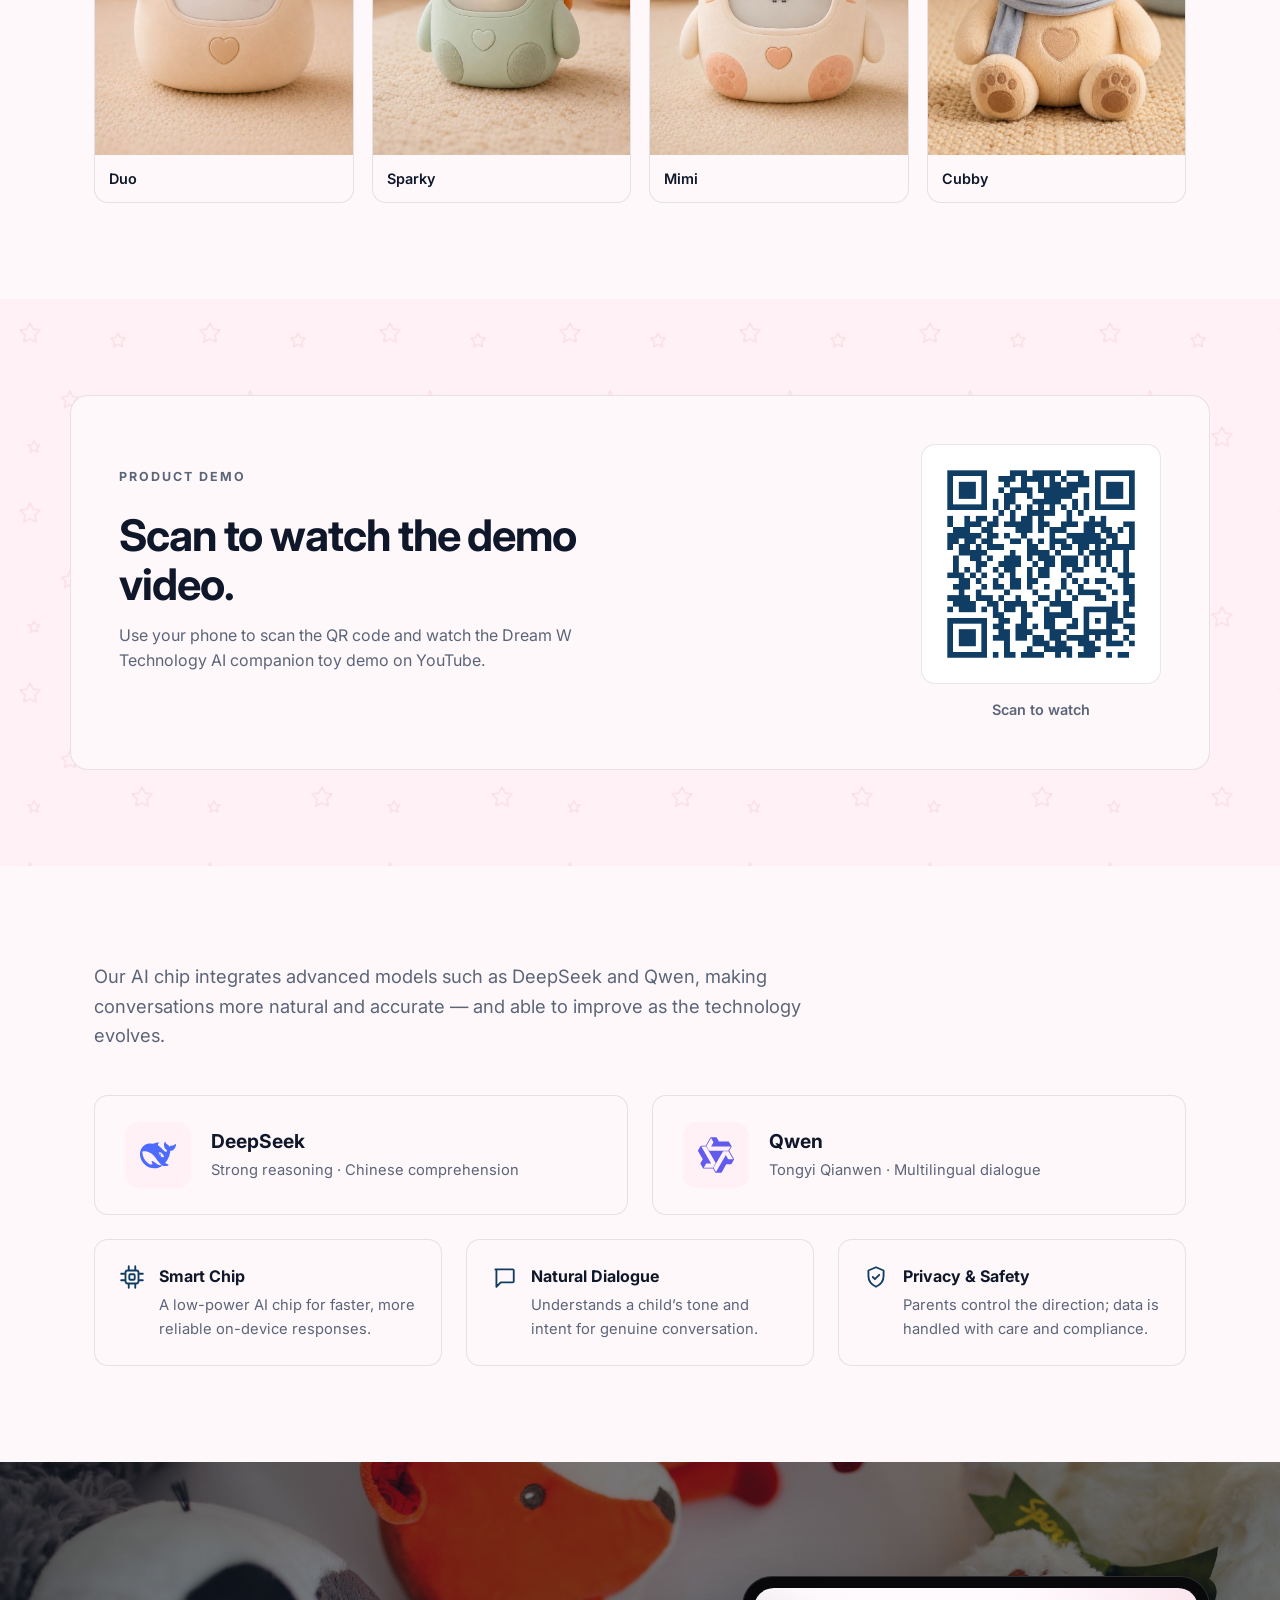
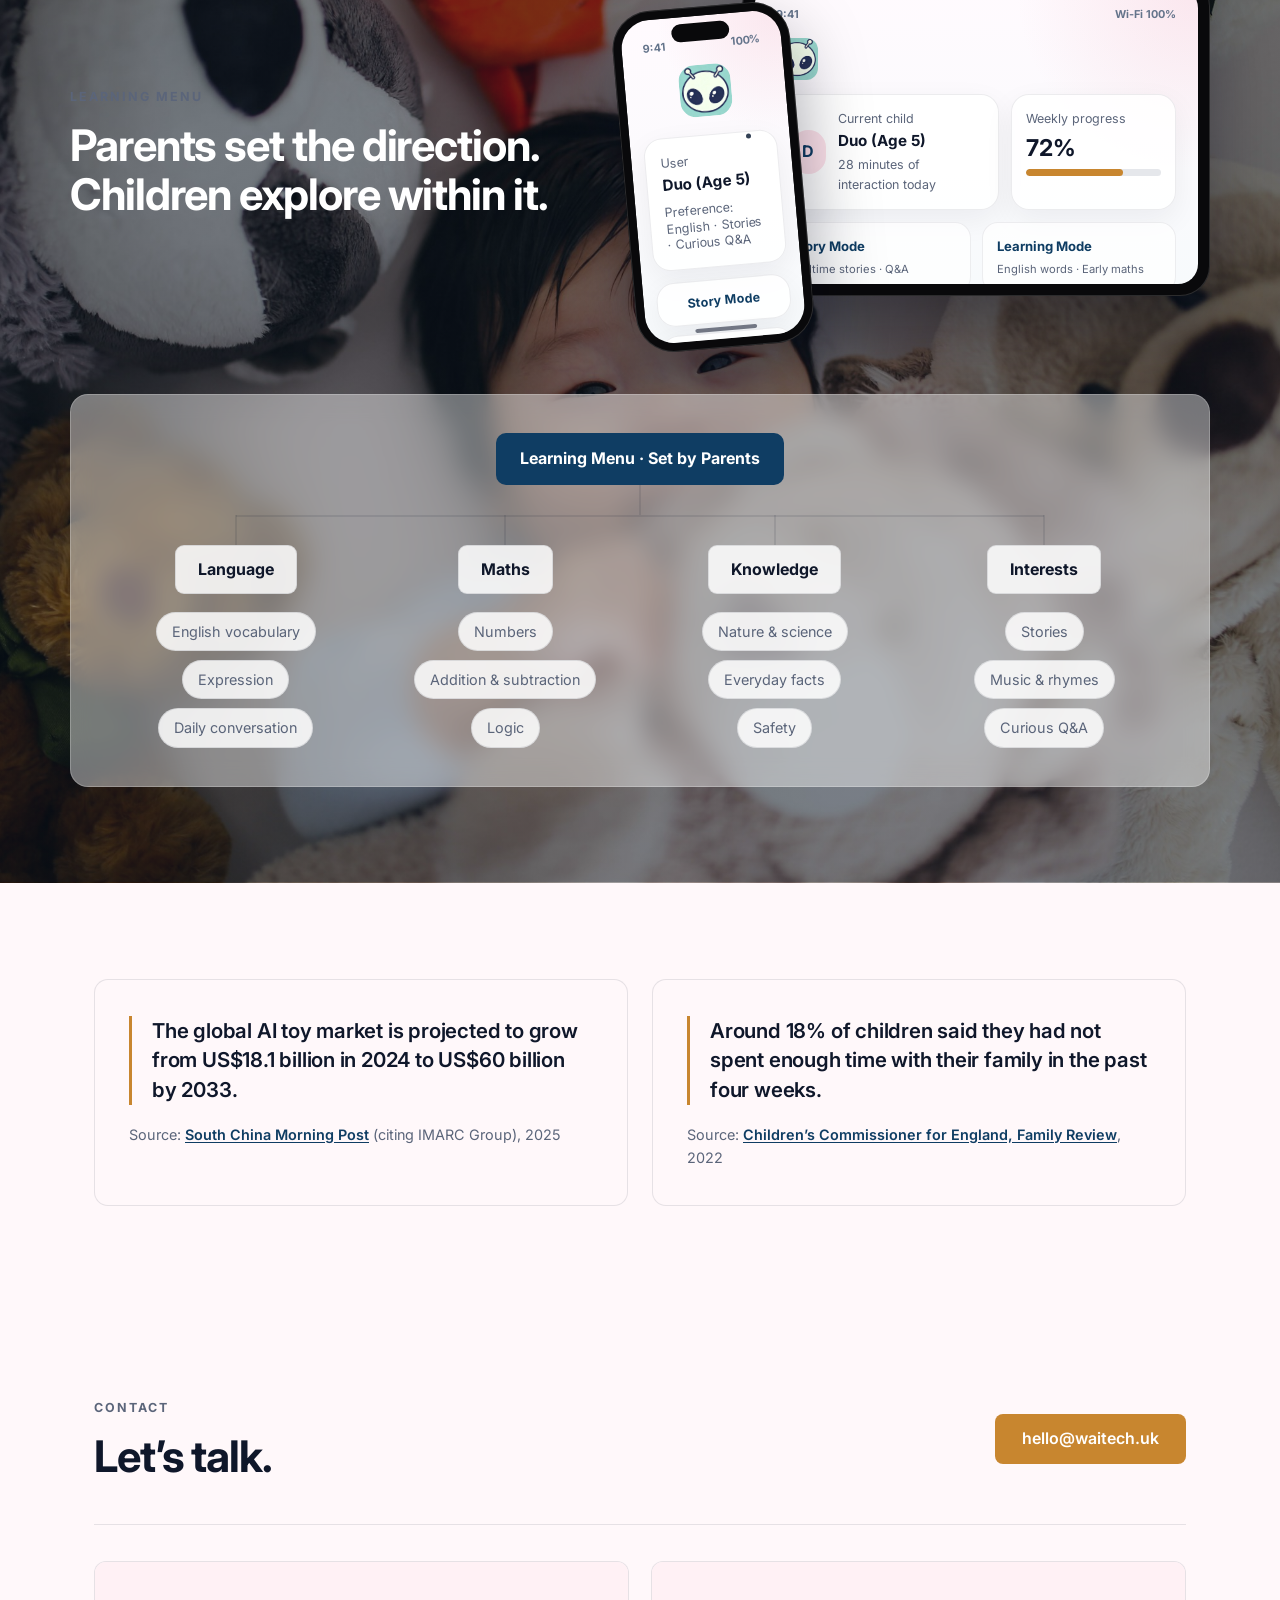
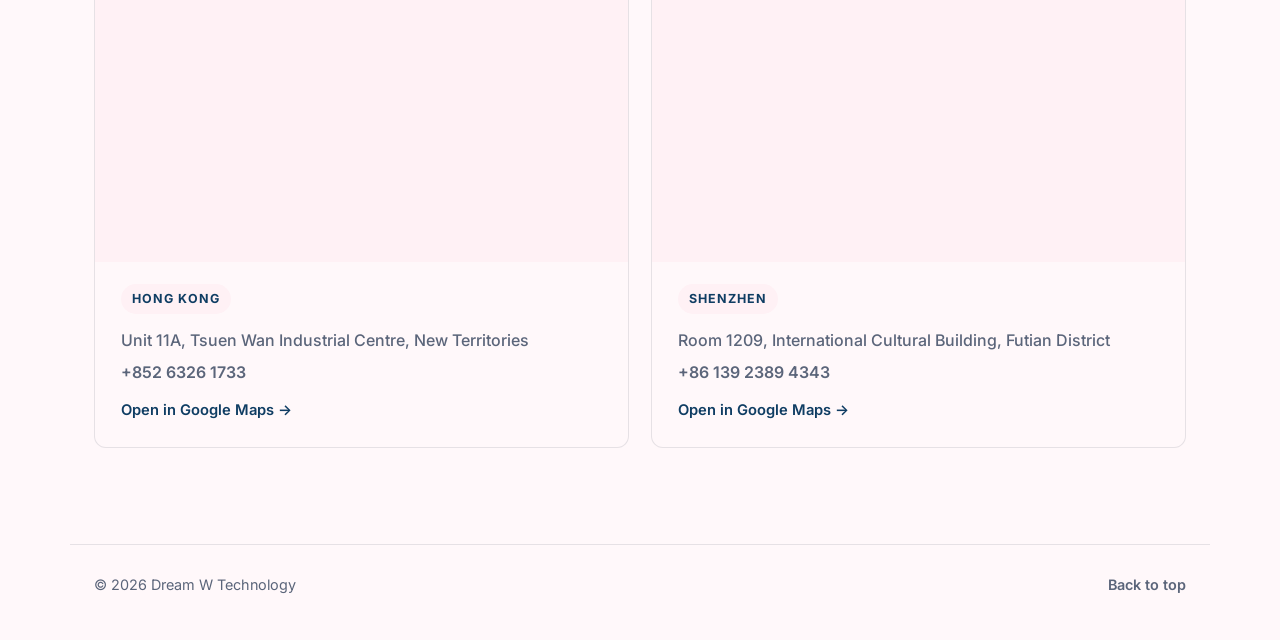
==== commit 6539dedf: "Refine parent app device mockups and pink star background" ====
--- a/en.html
+++ b/en.html
@@ -171,51 +171,59 @@
           </div>
           <div class="device-stage" aria-label="Dream W Technology parent app preview">
             <div class="device device-tablet" aria-hidden="true">
+              <div class="tablet-camera"></div>
               <div class="device-screen">
-                <div class="app-topbar">
+                <div class="app-status">
+                  <span>9:41</span>
+                  <span>Wi-Fi 100%</span>
+                </div>
+                <div class="app-brand">
                   <img src="logo.png" alt="" />
-                  <span>Dream W Parent App</span>
-                </div>
-                <div class="app-grid">
-                  <div class="app-profile">
+                </div>
+                <div class="app-dashboard">
+                  <div class="app-child-card">
                     <span class="app-avatar">D</span>
                     <div>
-                      <strong>Duo · Age 5</strong>
-                      <p>Today's learning goal</p>
+                      <small>Current child</small>
+                      <strong>Duo (Age 5)</strong>
+                      <p>28 minutes of interaction today</p>
                     </div>
                   </div>
-                  <div class="app-progress">
-                    <span>English words</span>
+                  <div class="app-progress-card">
+                    <span>Weekly progress</span>
+                    <strong>72%</strong>
                     <div><i style="width: 72%"></i></div>
                   </div>
-                  <div class="app-progress">
-                    <span>Early maths</span>
-                    <div><i style="width: 58%"></i></div>
-                  </div>
-                </div>
-                <div class="app-modules">
-                  <span>Language</span>
-                  <span>Maths</span>
-                  <span>Knowledge</span>
-                  <span>Interests</span>
+                </div>
+                <div class="app-module-grid">
+                  <div><strong>Story Mode</strong><span>Bedtime stories · Q&A</span></div>
+                  <div><strong>Learning Mode</strong><span>English words · Early maths</span></div>
+                  <div><strong>Companion Mode</strong><span>Daily chat · Emotional response</span></div>
+                  <div><strong>Parent Settings</strong><span>Content preferences · Time limits</span></div>
                 </div>
               </div>
             </div>
             <div class="device device-phone" aria-hidden="true">
               <div class="device-notch"></div>
               <div class="device-screen">
-                <div class="phone-logo">
+                <div class="app-status phone-status">
+                  <span>9:41</span>
+                  <span>100%</span>
+                </div>
+                <div class="phone-brand">
                   <img src="logo.png" alt="" />
-                  <strong>Dream W</strong>
                 </div>
                 <div class="phone-card">
-                  <span>Current preferences</span>
-                  <strong>English · Stories · Curious Q&A</strong>
+                  <span>User</span>
+                  <strong>Duo (Age 5)</strong>
+                  <p>Preference: English · Stories · Curious Q&A</p>
                 </div>
                 <div class="phone-menu">
-                  <span>Start companion</span>
-                  <span>View history</span>
-                </div>
+                  <span>Story Mode</span>
+                  <span>Learning Mode</span>
+                  <span>View History</span>
+                </div>
+                <div class="home-indicator"></div>
               </div>
             </div>
           </div>
--- a/styles.css
+++ b/styles.css
@@ -1,14 +1,14 @@
 :root {
   color-scheme: light;
-  --bg: #ffffff;
-  --bg-alt: #f5f6f8;
+  --bg: #fff8fa;
+  --bg-alt: #fff1f5;
   --text: #0f172a;
   --muted: #5b657a;
   --primary: #0f3d63;
   --primary-dark: #0a2c49;
   --accent: #c8862f;
   --border: rgba(15, 23, 42, 0.1);
-  --symbol-pattern: url("data:image/svg+xml,%3Csvg xmlns='http://www.w3.org/2000/svg' width='180' height='180' viewBox='0 0 180 180'%3E%3Cg fill='none' stroke='%23cbd5e1' stroke-width='2' stroke-linecap='round' stroke-linejoin='round' opacity='0.34'%3E%3Cpath d='M31 20l3.2 6.5 7.1 1-5.1 5 1.2 7-6.4-3.4-6.4 3.4 1.2-7-5.1-5 7.1-1z'/%3E%3Cpath d='M132 28c4 0 7 3 7 7s-3 7-7 7-7-3-7-7 3-7 7-7z'/%3E%3Cpath d='M145 35c4 0 7 3 7 7s-3 7-7 7-7-3-7-7 3-7 7-7z'/%3E%3Cpath d='M118 35c4 0 7 3 7 7s-3 7-7 7-7-3-7-7 3-7 7-7z'/%3E%3Cpath d='M132 48c7 0 15 5 15 12 0 4-3 7-7 7-3 0-5-2-8-2s-5 2-8 2c-4 0-7-3-7-7 0-7 8-12 15-12z'/%3E%3Cpath d='M51 117c-6-8-18-1-13 8 3 5 13 12 13 12s10-7 13-12c5-9-7-16-13-8z'/%3E%3Cpath d='M124 118h26'/%3E%3Cpath d='M124 118c-4-5-12-2-12 4s8 9 12 4'/%3E%3Cpath d='M150 118c4-5 12-2 12 4s-8 9-12 4'/%3E%3Cpath d='M83 69c9-8 23-8 32 0'/%3E%3Cpath d='M87 79c7-5 17-5 24 0'/%3E%3Cpath d='M97 89h4'/%3E%3Ccircle cx='70' cy='49' r='5'/%3E%3Ccircle cx='82' cy='44' r='3'/%3E%3Ccircle cx='92' cy='49' r='4'/%3E%3Cpath d='M76 57c3-5 10-5 13 0 3 5-1 10-6 10s-10-5-7-10z'/%3E%3C/g%3E%3C/svg%3E");
+  --symbol-pattern: url("data:image/svg+xml,%3Csvg xmlns='http://www.w3.org/2000/svg' width='180' height='180' viewBox='0 0 180 180'%3E%3Cg fill='none' stroke='%23f0b8c7' stroke-width='1.8' stroke-linecap='round' stroke-linejoin='round' opacity='0.28'%3E%3Cpath d='M30 24l3.1 6.2 6.9 1-5 4.9 1.2 6.9-6.2-3.3-6.2 3.3 1.2-6.9-5-4.9 6.9-1z'/%3E%3Cpath d='M118 34l2.2 4.5 5 .7-3.6 3.5.9 5-4.5-2.4-4.5 2.4.9-5-3.6-3.5 5-.7z'/%3E%3Cpath d='M70 92l2.6 5.4 6 .9-4.3 4.2 1 5.9-5.3-2.8-5.3 2.8 1-5.9-4.3-4.2 6-.9z'/%3E%3Cpath d='M142 128l3.1 6.2 6.9 1-5 4.9 1.2 6.9-6.2-3.3-6.2 3.3 1.2-6.9-5-4.9 6.9-1z'/%3E%3Cpath d='M34 142l1.8 3.6 4 .6-2.9 2.8.7 4-3.6-1.9-3.6 1.9.7-4-2.9-2.8 4-.6z'/%3E%3C/g%3E%3C/svg%3E");
 }
 
 * {
@@ -565,188 +565,261 @@
 
 .device-stage {
   position: relative;
-  min-height: 360px;
+  min-height: 390px;
 }
 
 .device {
   position: absolute;
   overflow: hidden;
-  border: 10px solid #111827;
-  background: #111827;
-  box-shadow: 0 28px 60px rgba(2, 6, 23, 0.34);
+  background: #09090b;
+  box-shadow:
+    0 30px 70px rgba(2, 6, 23, 0.36),
+    inset 0 0 0 1px rgba(255, 255, 255, 0.14);
 }
 
 .device-screen {
   width: 100%;
   height: 100%;
-  padding: 22px;
+  overflow: hidden;
   border-radius: inherit;
   background:
-    radial-gradient(circle at top right, rgba(200, 134, 47, 0.18), transparent 32%),
-    linear-gradient(180deg, #ffffff 0%, #f7fafc 100%);
+    radial-gradient(circle at top right, rgba(240, 184, 199, 0.3), transparent 34%),
+    linear-gradient(180deg, #fffafe 0%, #f7fafc 100%);
 }
 
 .device-tablet {
   top: 18px;
   right: 0;
-  width: min(100%, 430px);
-  height: 300px;
-  border-radius: 28px;
+  width: min(100%, 468px);
+  height: 320px;
+  padding: 12px;
+  border-radius: 30px;
 }
 
 .device-tablet .device-screen {
-  border-radius: 18px;
+  padding: 18px 22px 22px;
+  border-radius: 20px;
 }
 
 .device-phone {
-  left: 0;
+  left: 10px;
   bottom: 0;
-  width: 176px;
-  height: 318px;
-  border-radius: 34px;
-  transform: rotate(-4deg);
+  width: 178px;
+  height: 342px;
+  padding: 9px;
+  border-radius: 38px;
+  transform: rotate(-5deg);
 }
 
 .device-phone .device-screen {
-  padding: 28px 15px 16px;
-  border-radius: 24px;
+  padding: 20px 13px 14px;
+  border-radius: 29px;
 }
 
 .device-notch {
   position: absolute;
-  top: 12px;
+  top: 16px;
   left: 50%;
   z-index: 2;
-  width: 56px;
-  height: 16px;
+  width: 58px;
+  height: 18px;
   border-radius: 999px;
-  background: #111827;
+  background: #09090b;
   transform: translateX(-50%);
 }
 
-.app-topbar,
-.phone-logo {
-  display: flex;
-  align-items: center;
-  gap: 10px;
-  margin-bottom: 20px;
-  font-weight: 700;
-  color: var(--primary);
-}
-
-.app-topbar img,
-.phone-logo img {
-  width: 34px;
-  height: 34px;
-  border-radius: 9px;
+.tablet-camera {
+  position: absolute;
+  top: 50%;
+  left: 4px;
+  z-index: 2;
+  width: 5px;
+  height: 5px;
+  border-radius: 999px;
+  background: #334155;
+  transform: translateY(-50%);
+}
+
+.app-status {
+  display: flex;
+  align-items: center;
+  justify-content: space-between;
+  margin-bottom: 14px;
+  font-size: 0.68rem;
+  font-weight: 700;
+  color: #64748b;
+}
+
+.app-brand,
+.phone-brand {
+  display: flex;
+  align-items: center;
+  margin-bottom: 14px;
+}
+
+.app-brand img {
+  width: 42px;
+  height: 42px;
+  border-radius: 12px;
   object-fit: cover;
 }
 
-.app-grid {
-  display: grid;
-  grid-template-columns: 1.2fr 1fr 1fr;
+.phone-brand {
+  justify-content: center;
+  margin: 12px 0 18px;
+}
+
+.phone-brand img {
+  width: 52px;
+  height: 52px;
+  border-radius: 16px;
+  object-fit: cover;
+}
+
+.app-dashboard {
+  display: grid;
+  grid-template-columns: 1.15fr 0.85fr;
   gap: 12px;
-  margin-bottom: 18px;
-}
-
-.app-profile,
-.app-progress,
+  margin-bottom: 12px;
+}
+
+.app-child-card,
+.app-progress-card,
 .phone-card,
 .phone-menu span {
   border: 1px solid rgba(15, 23, 42, 0.08);
-  border-radius: 14px;
-  background: rgba(255, 255, 255, 0.78);
-}
-
-.app-profile {
+  border-radius: 18px;
+  background: rgba(255, 255, 255, 0.84);
+  box-shadow: 0 10px 30px rgba(15, 23, 42, 0.06);
+}
+
+.app-child-card {
   display: flex;
   align-items: center;
   gap: 12px;
-  padding: 15px;
+  padding: 14px;
 }
 
 .app-avatar {
   display: grid;
-  width: 42px;
-  height: 42px;
+  width: 44px;
+  height: 44px;
   place-items: center;
   border-radius: 999px;
-  background: #e0f2fe;
+  background: #fde2ea;
   color: var(--primary);
   font-weight: 700;
 }
 
-.app-profile strong,
+.app-child-card strong,
 .phone-card strong {
   display: block;
   font-size: 0.95rem;
 }
 
-.app-profile p,
+.app-child-card small,
+.app-child-card p,
 .phone-card span,
-.app-progress span {
+.phone-card p,
+.app-progress-card span {
   display: block;
   font-size: 0.78rem;
   color: var(--muted);
 }
 
-.app-progress {
-  padding: 15px;
-}
-
-.app-progress div {
+.app-child-card p {
+  margin-top: 2px;
+}
+
+.app-progress-card {
+  padding: 14px;
+}
+
+.app-progress-card strong {
+  display: block;
+  margin: 8px 0 9px;
+  font-size: 1.45rem;
+  line-height: 1;
+}
+
+.app-progress-card div {
   overflow: hidden;
   height: 7px;
-  margin-top: 16px;
   border-radius: 999px;
   background: #e5e7eb;
 }
 
-.app-progress i {
+.app-progress-card i {
   display: block;
   height: 100%;
   border-radius: inherit;
   background: var(--accent);
 }
 
-.app-modules {
-  display: grid;
-  grid-template-columns: repeat(4, 1fr);
-  gap: 10px;
-}
-
-.app-modules span {
-  padding: 13px 10px;
-  border-radius: 12px;
-  background: #eff6ff;
+.app-module-grid {
+  display: grid;
+  grid-template-columns: repeat(2, 1fr);
+  gap: 11px;
+}
+
+.app-module-grid div {
+  min-height: 64px;
+  padding: 13px 14px;
+  border-radius: 16px;
+  background: rgba(255, 255, 255, 0.72);
+  border: 1px solid rgba(15, 23, 42, 0.07);
+}
+
+.app-module-grid strong,
+.phone-menu span {
+  display: block;
+  font-size: 0.82rem;
+  font-weight: 700;
   color: var(--primary);
-  font-size: 0.82rem;
-  font-weight: 700;
+}
+
+.app-module-grid span {
+  display: block;
+  margin-top: 4px;
+  font-size: 0.7rem;
+  color: var(--muted);
+}
+
+.phone-status {
+  padding: 0 8px;
+  margin-bottom: 0;
+}
+
+.phone-card {
+  padding: 15px;
+  margin-bottom: 12px;
+}
+
+.phone-card p {
+  margin-top: 6px;
+  line-height: 1.35;
+}
+
+.phone-menu {
+  display: grid;
+  gap: 9px;
+}
+
+.phone-menu span {
+  padding: 11px 8px;
+  font-size: 0.78rem;
   text-align: center;
 }
 
-.phone-logo {
-  justify-content: center;
-  flex-direction: column;
-  gap: 7px;
-}
-
-.phone-card {
-  padding: 16px;
-  margin-bottom: 12px;
-}
-
-.phone-menu {
-  display: grid;
-  gap: 9px;
-}
-
-.phone-menu span {
-  padding: 11px;
-  font-size: 0.78rem;
-  font-weight: 700;
-  color: var(--primary);
-  text-align: center;
+.home-indicator {
+  position: absolute;
+  left: 50%;
+  bottom: 17px;
+  width: 62px;
+  height: 4px;
+  border-radius: 999px;
+  background: rgba(15, 23, 42, 0.55);
+  transform: translateX(-50%);
 }
 
 #how .tree {
@@ -1003,4 +1076,26 @@
   .button {
     width: 100%;
   }
-}
+
+  .device-stage {
+    min-height: 455px;
+  }
+
+  .device-tablet {
+    height: 300px;
+  }
+
+  .device-phone {
+    width: 154px;
+    height: 298px;
+  }
+
+  .app-dashboard,
+  .app-module-grid {
+    grid-template-columns: 1fr;
+  }
+
+  .app-module-grid div:nth-child(n + 3) {
+    display: none;
+  }
+}
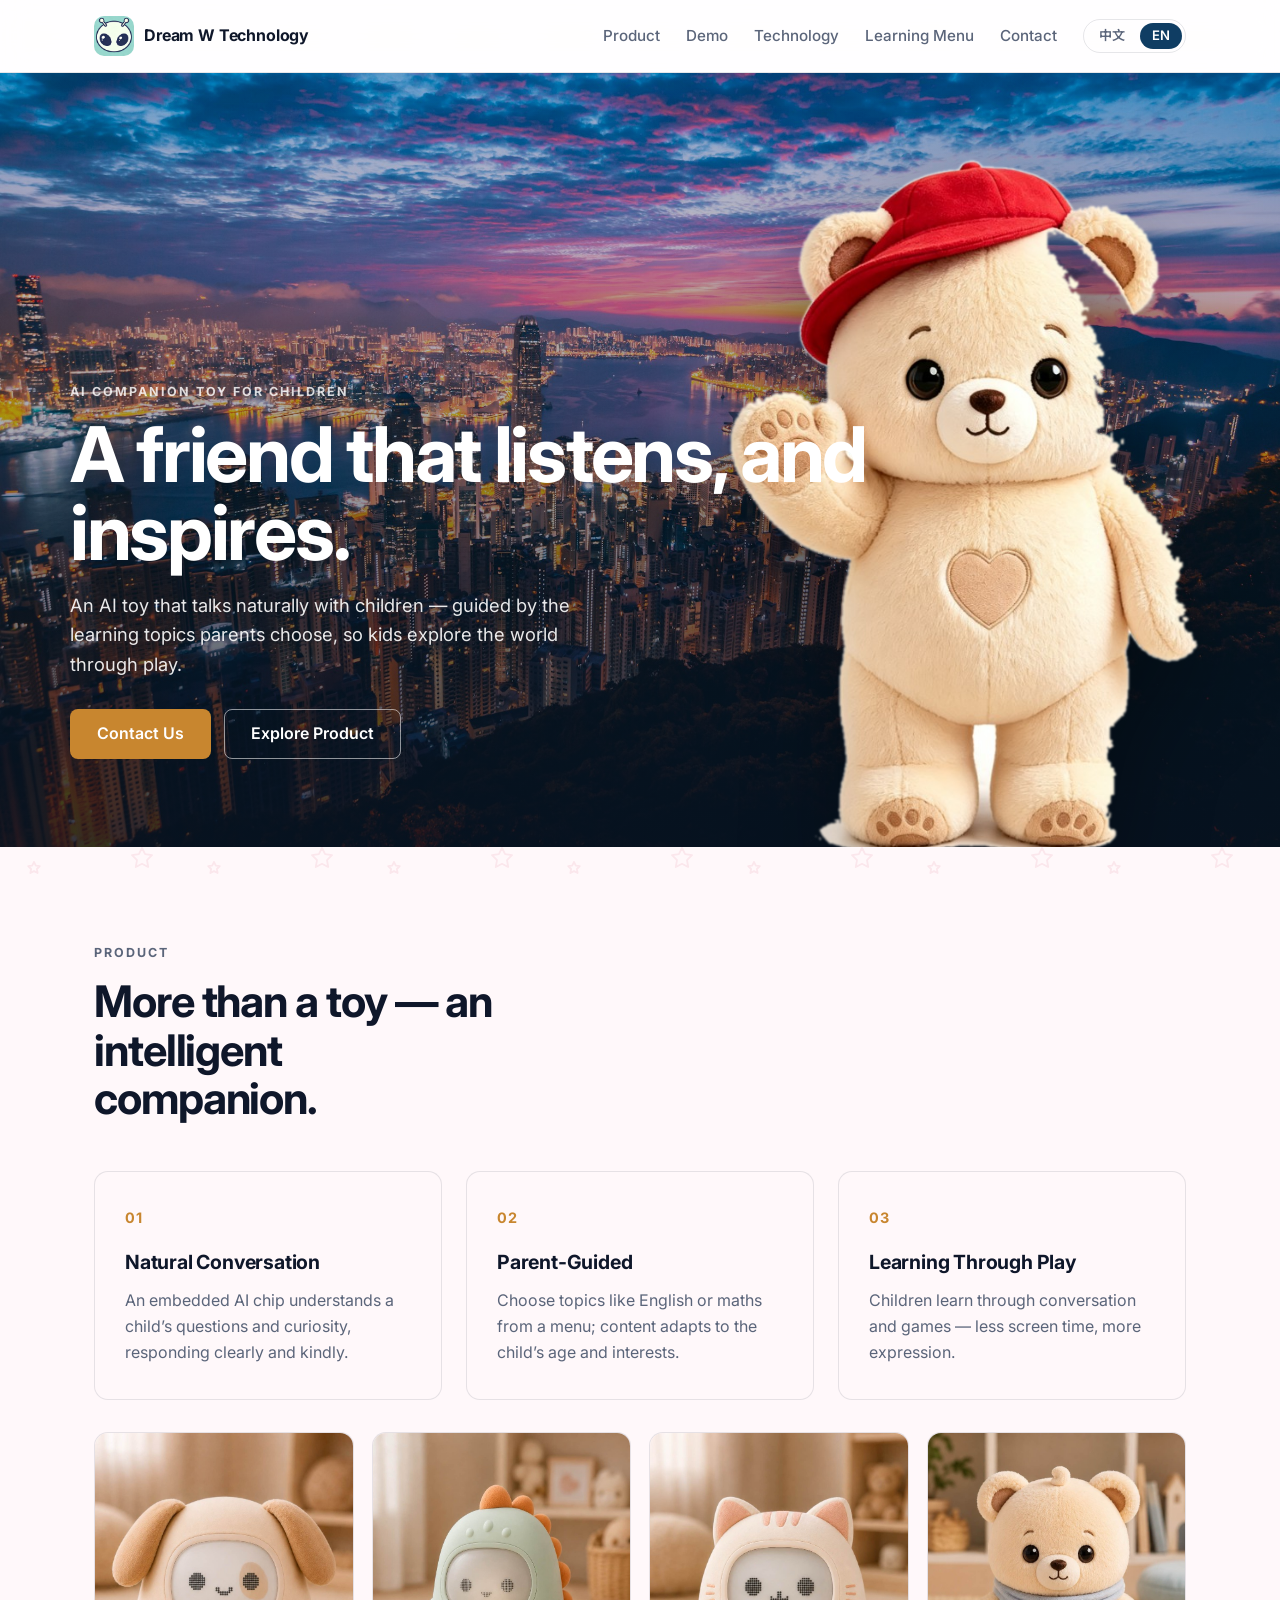
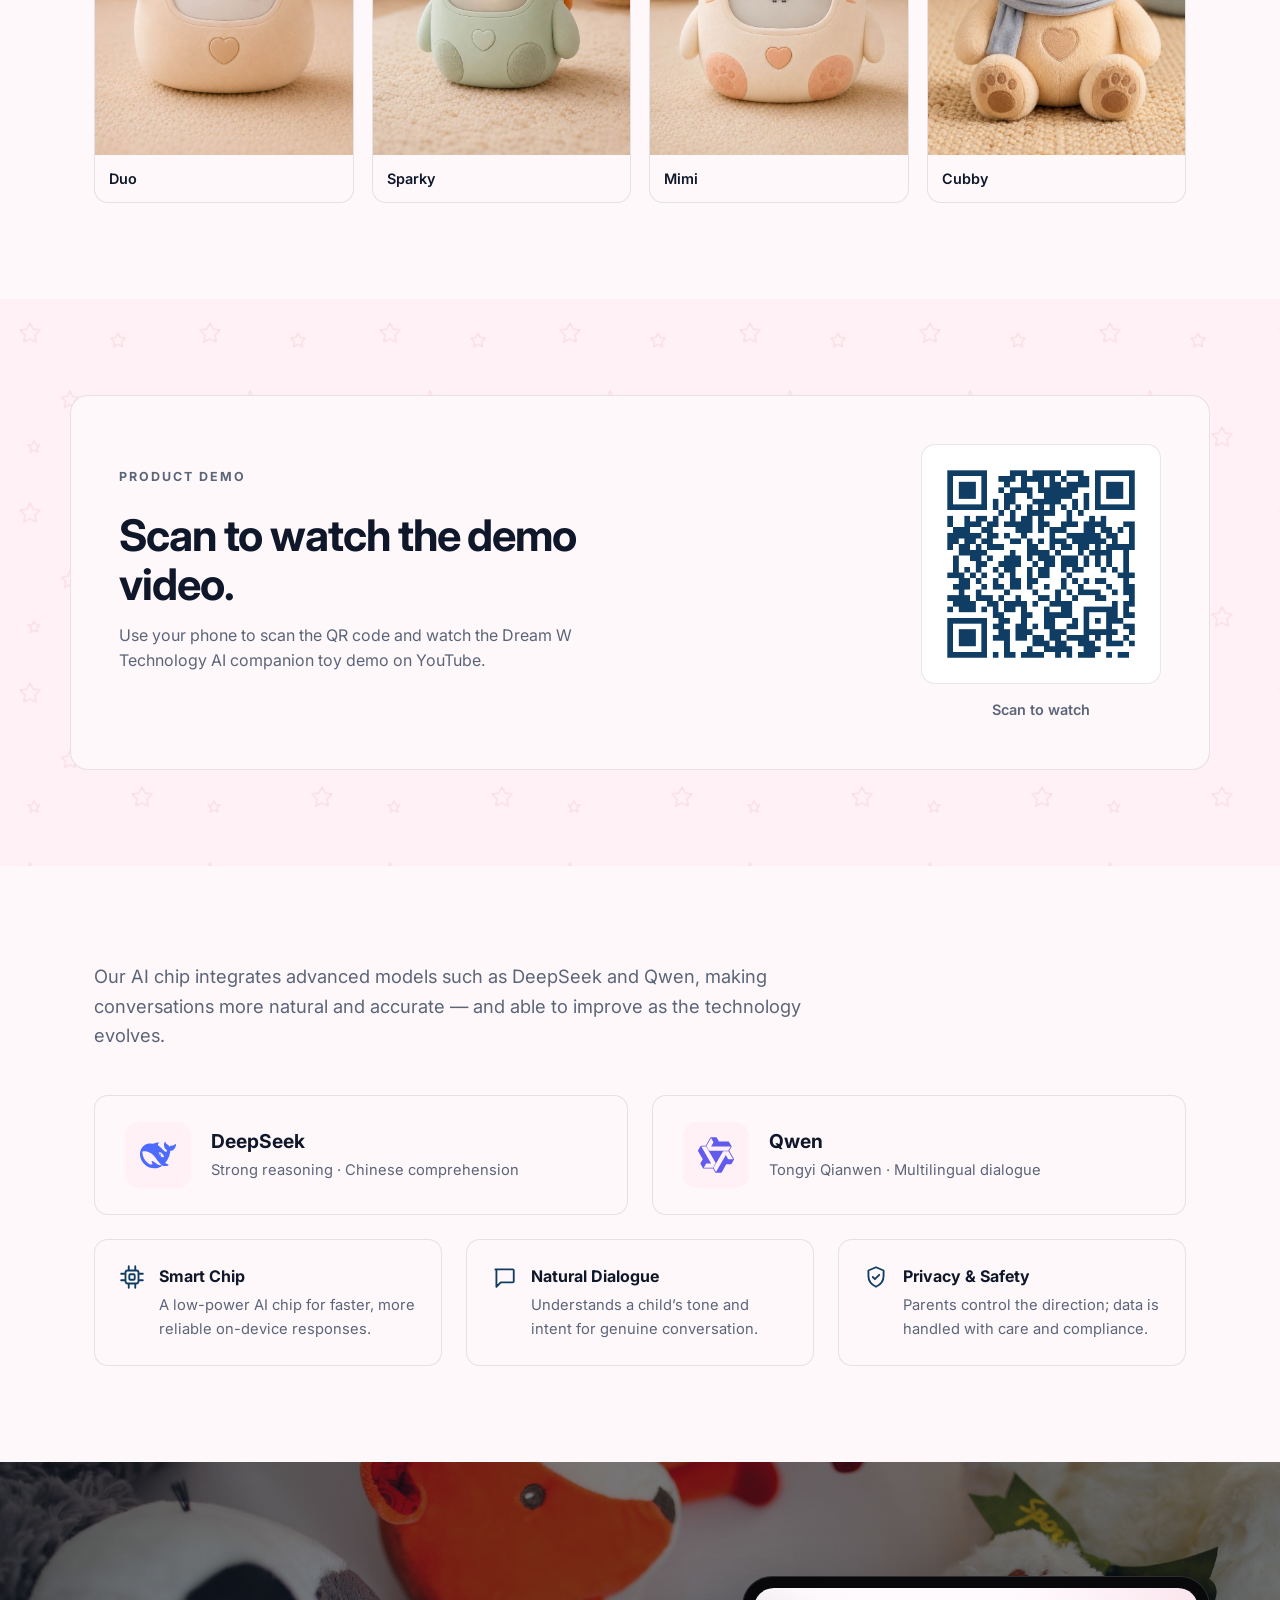
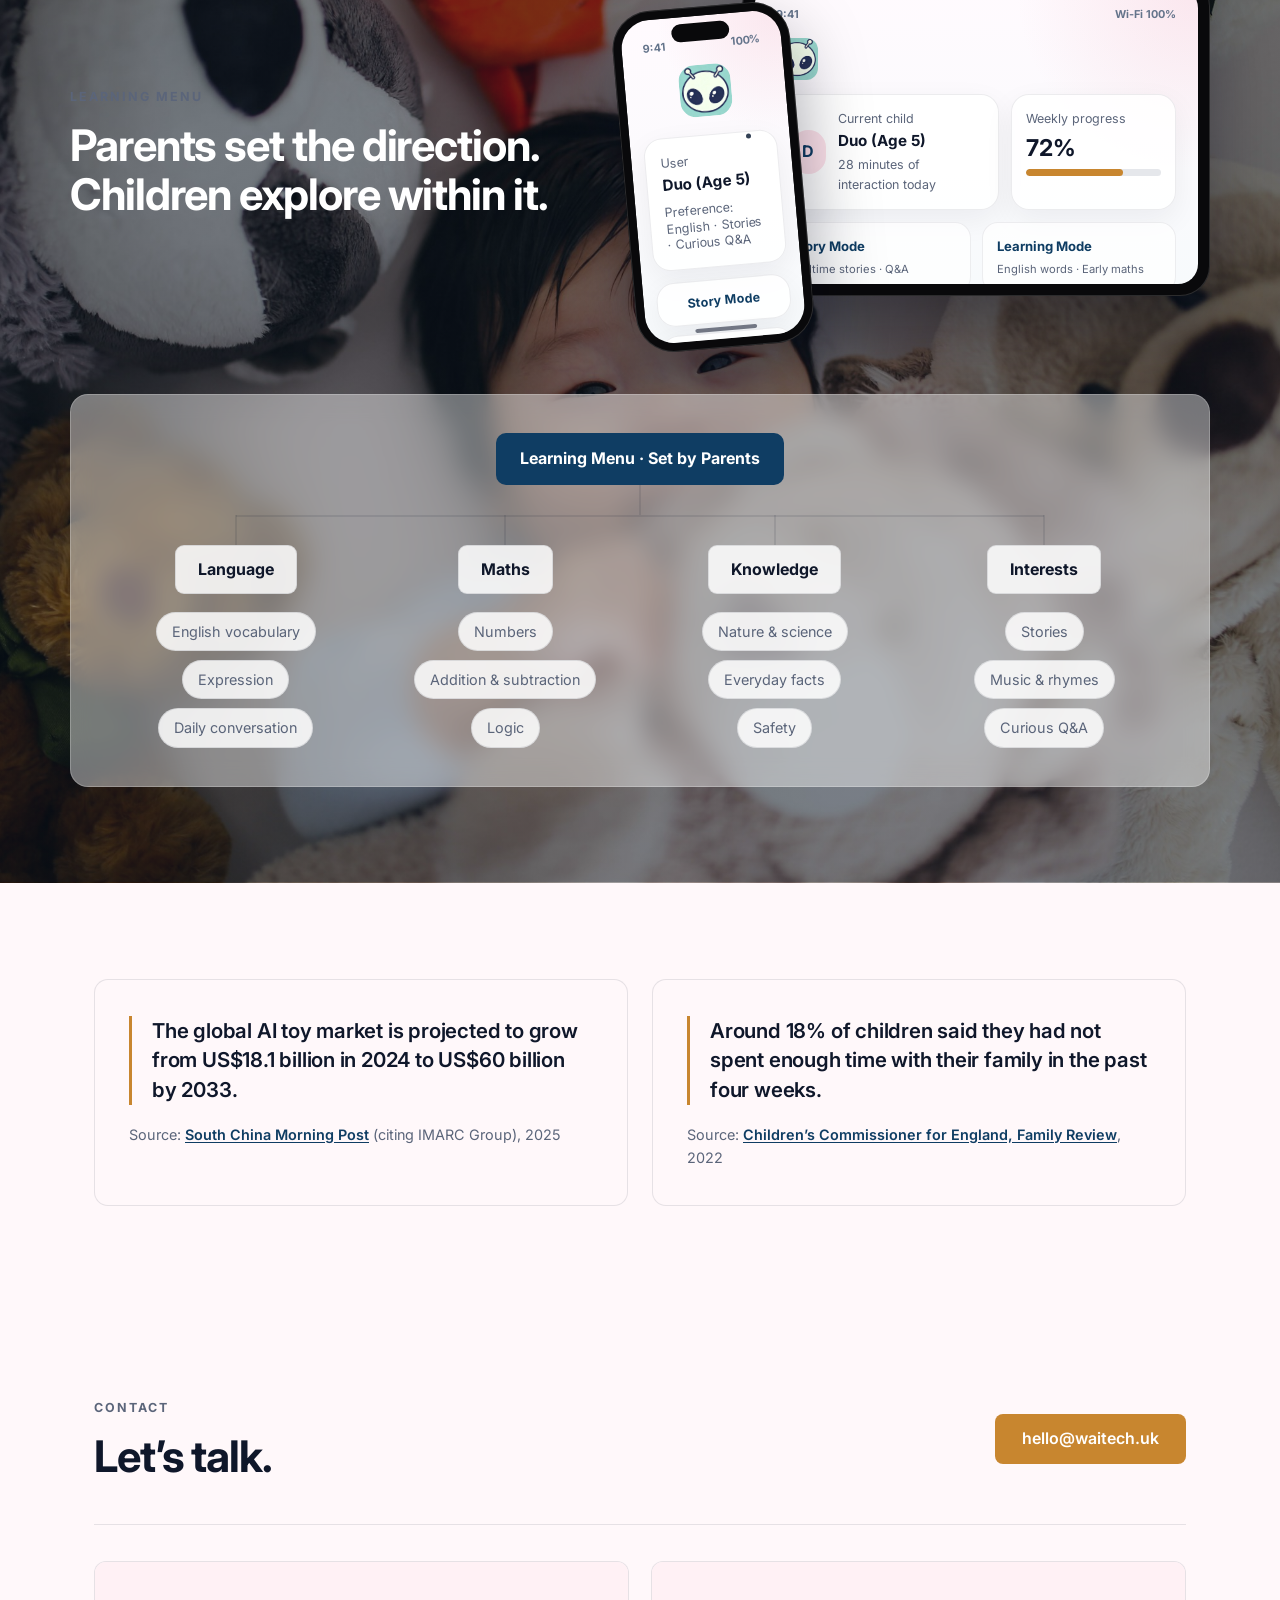
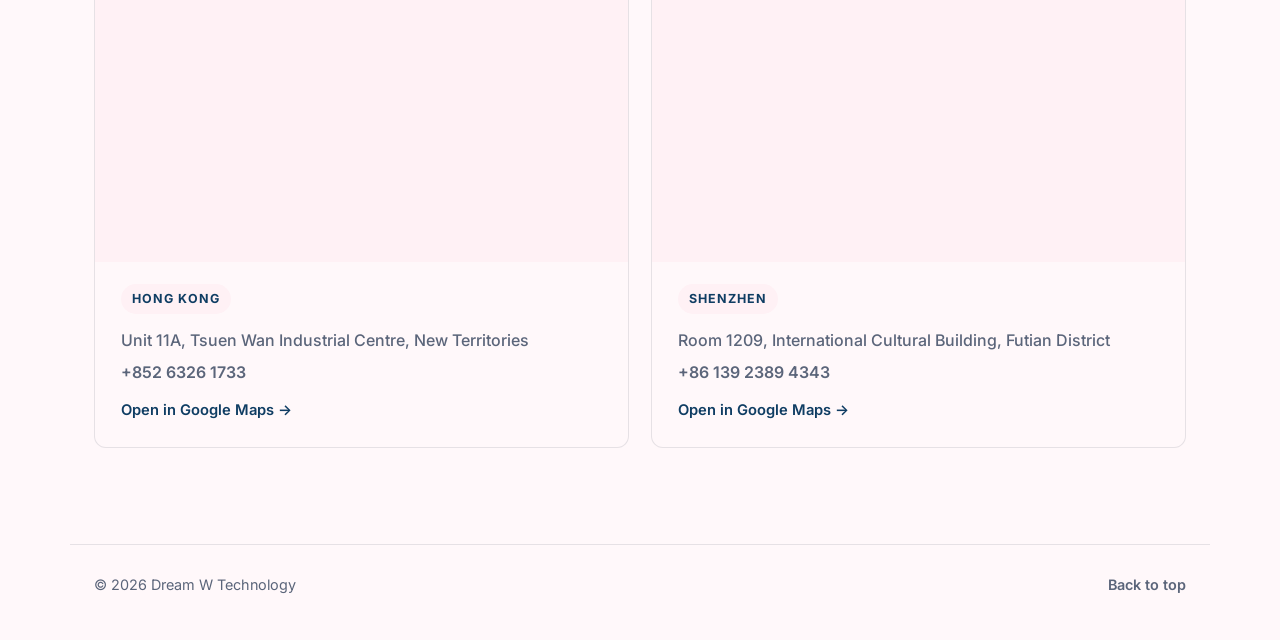
==== commit a11aea83: "Add transparent hero bear on Victoria Harbour header" ====
--- a/en.html
+++ b/en.html
@@ -52,6 +52,7 @@
             <a class="button ghost" href="#product">Explore Product</a>
           </div>
         </div>
+        <img class="hero-bear" src="hero-bear.png" alt="Cubby AI companion toy" />
       </section>
 
       <section class="section" id="product">
--- a/styles.css
+++ b/styles.css
@@ -128,6 +128,7 @@
   position: relative;
   display: flex;
   align-items: flex-end;
+  overflow: hidden;
   min-height: 86vh;
   padding: 0 24px 88px;
   background-image:
@@ -138,10 +139,23 @@
 }
 
 .hero-inner {
+  position: relative;
+  z-index: 2;
   max-width: 1140px;
   width: 100%;
   margin: 0 auto;
   color: #ffffff;
+}
+
+.hero-bear {
+  position: absolute;
+  z-index: 1;
+  right: max(20px, calc((100vw - 1140px) / 2));
+  bottom: -18px;
+  height: clamp(430px, 56vw, 760px);
+  width: auto;
+  filter: drop-shadow(0 34px 46px rgba(0, 0, 0, 0.36));
+  pointer-events: none;
 }
 
 .hero .eyebrow {
@@ -1046,6 +1060,13 @@
     padding-bottom: 64px;
   }
 
+  .hero-bear {
+    right: -90px;
+    bottom: -20px;
+    height: 430px;
+    opacity: 0.68;
+  }
+
   .demo-panel {
     flex-direction: column;
     align-items: flex-start;
@@ -1077,6 +1098,12 @@
     width: 100%;
   }
 
+  .hero-bear {
+    right: -130px;
+    height: 360px;
+    opacity: 0.42;
+  }
+
   .device-stage {
     min-height: 455px;
   }
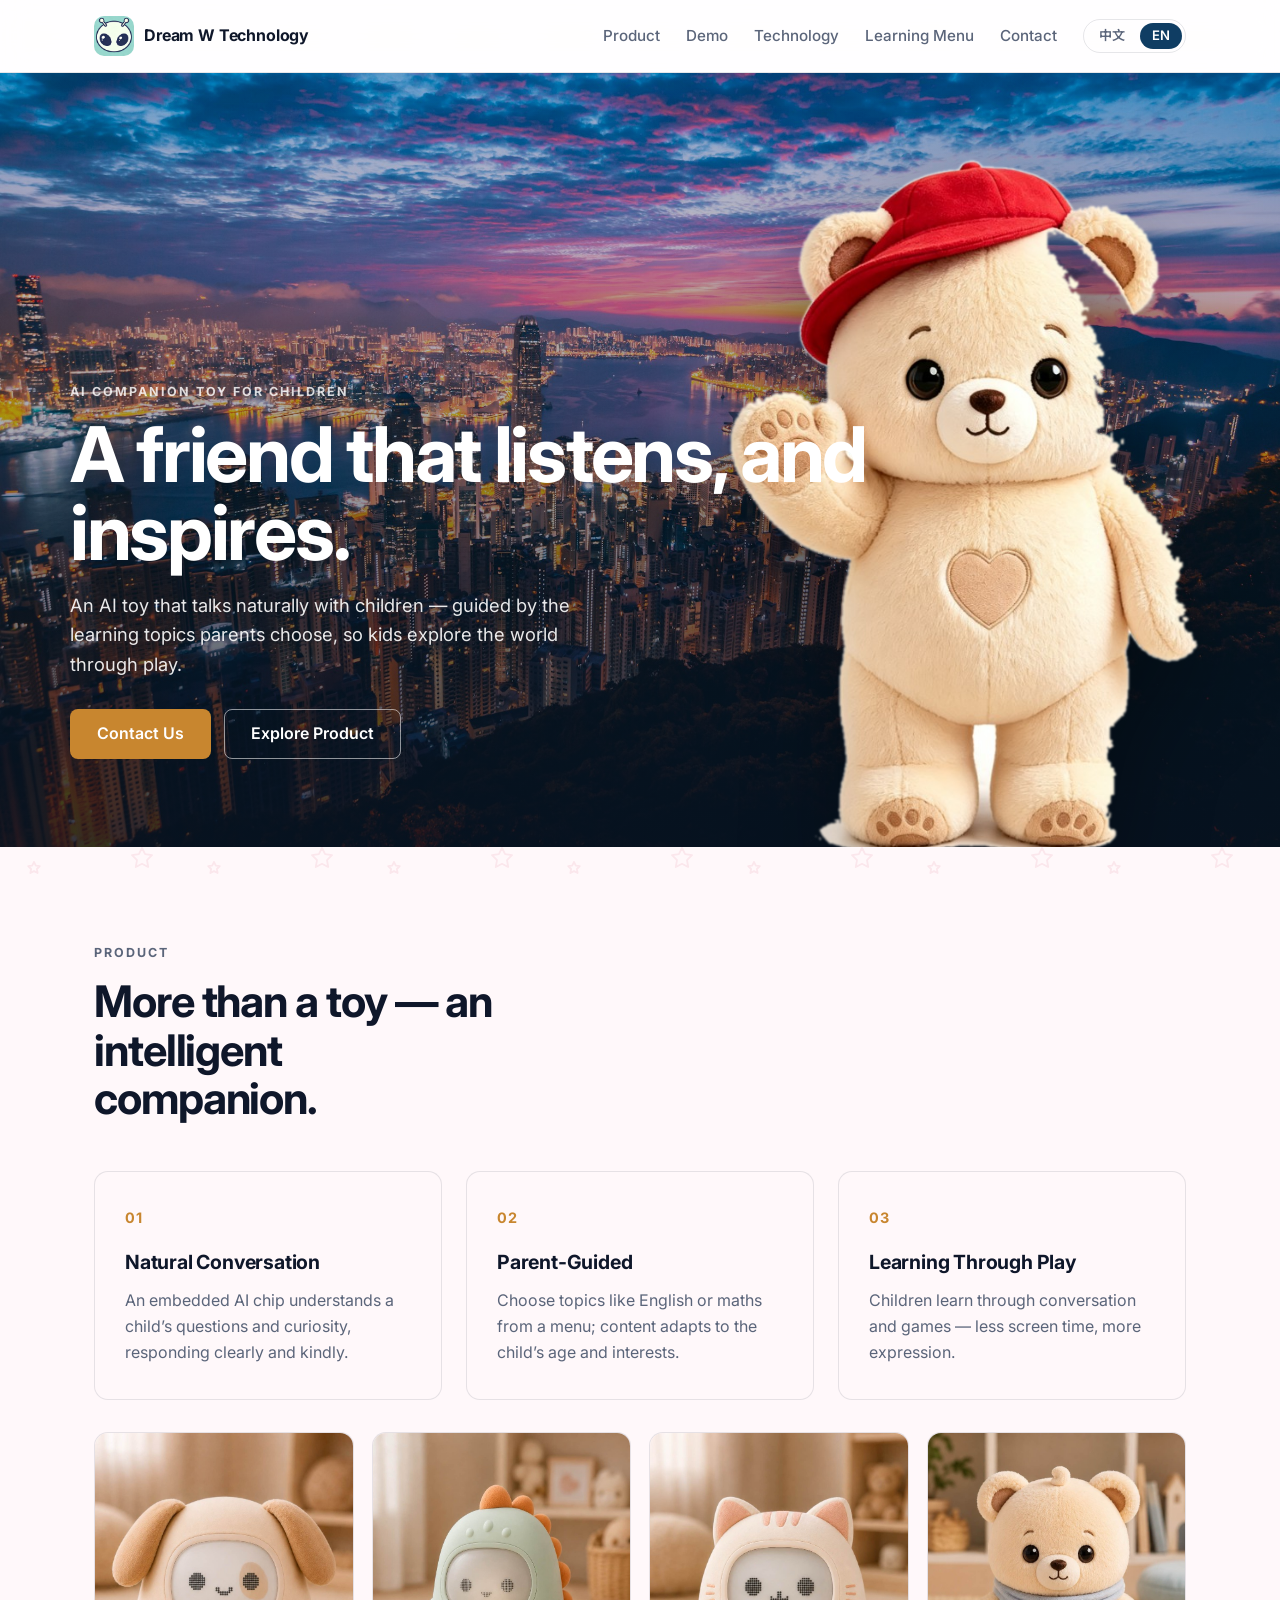
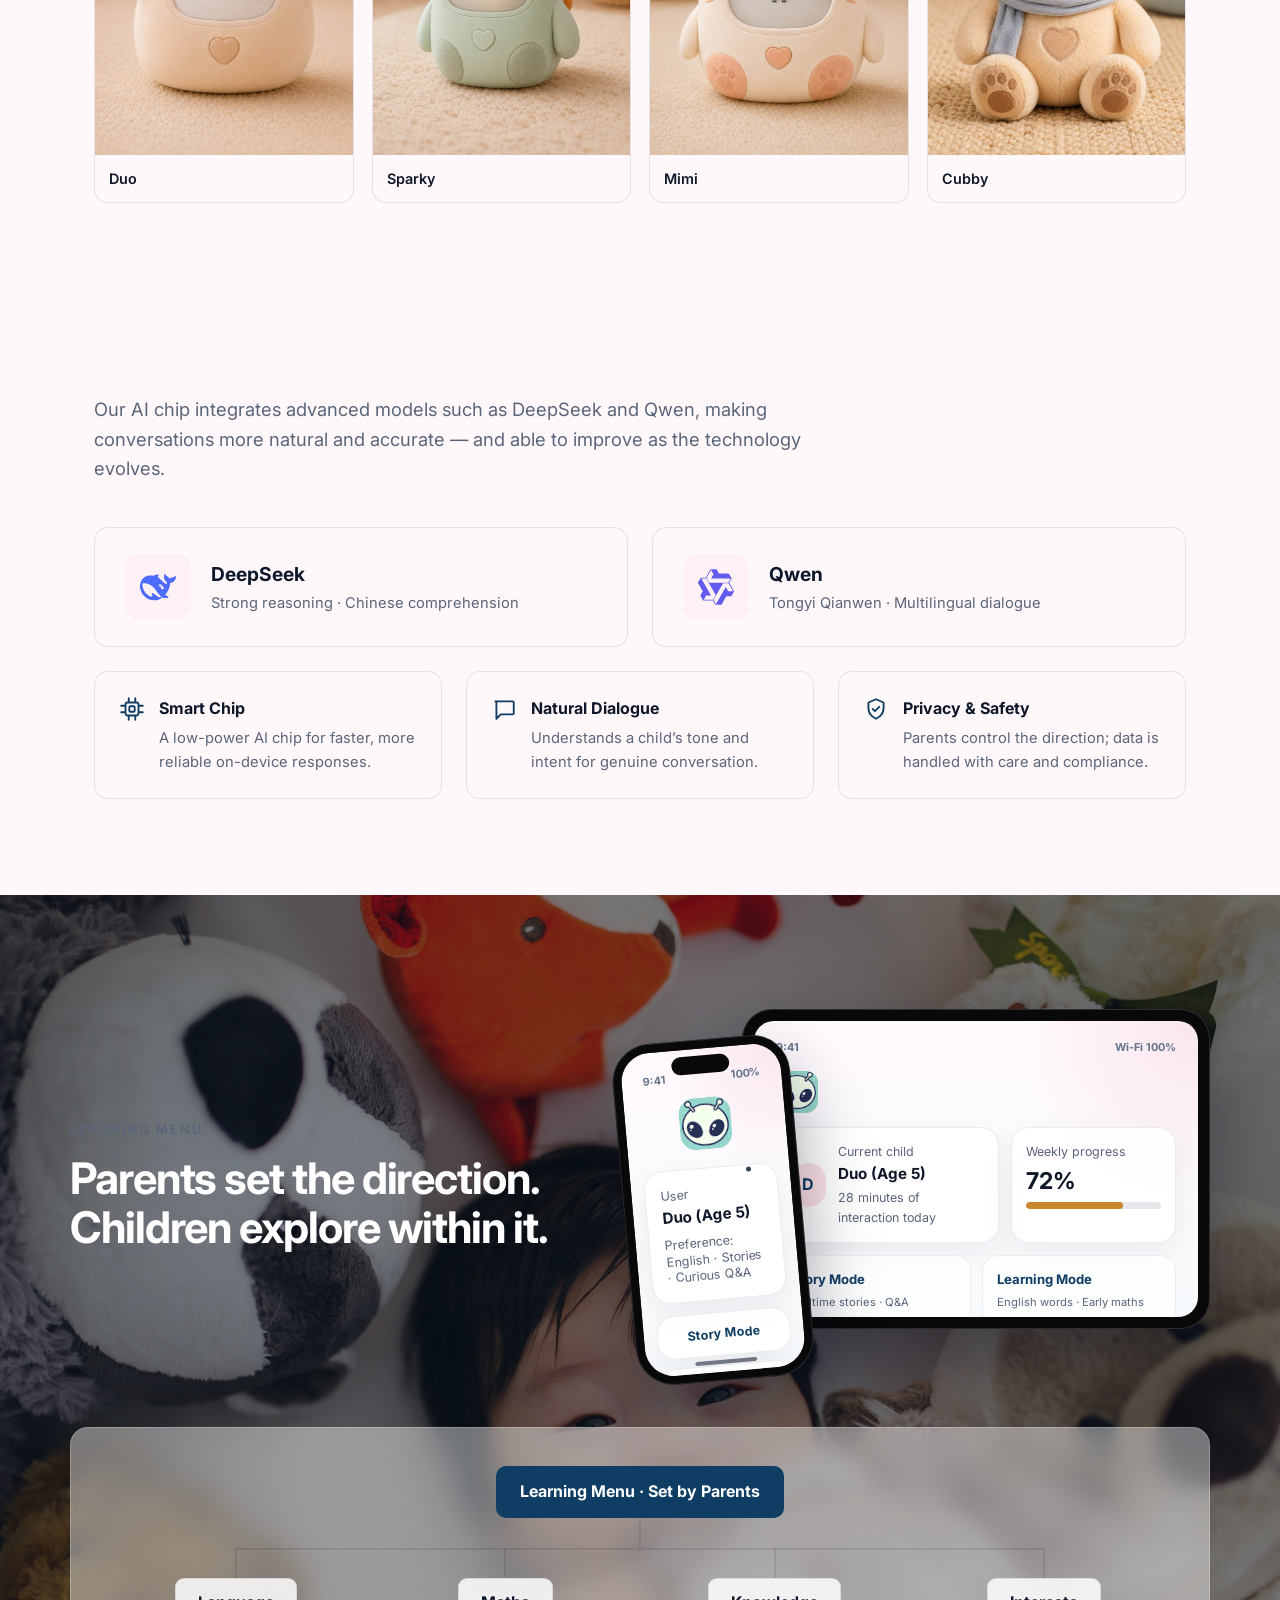
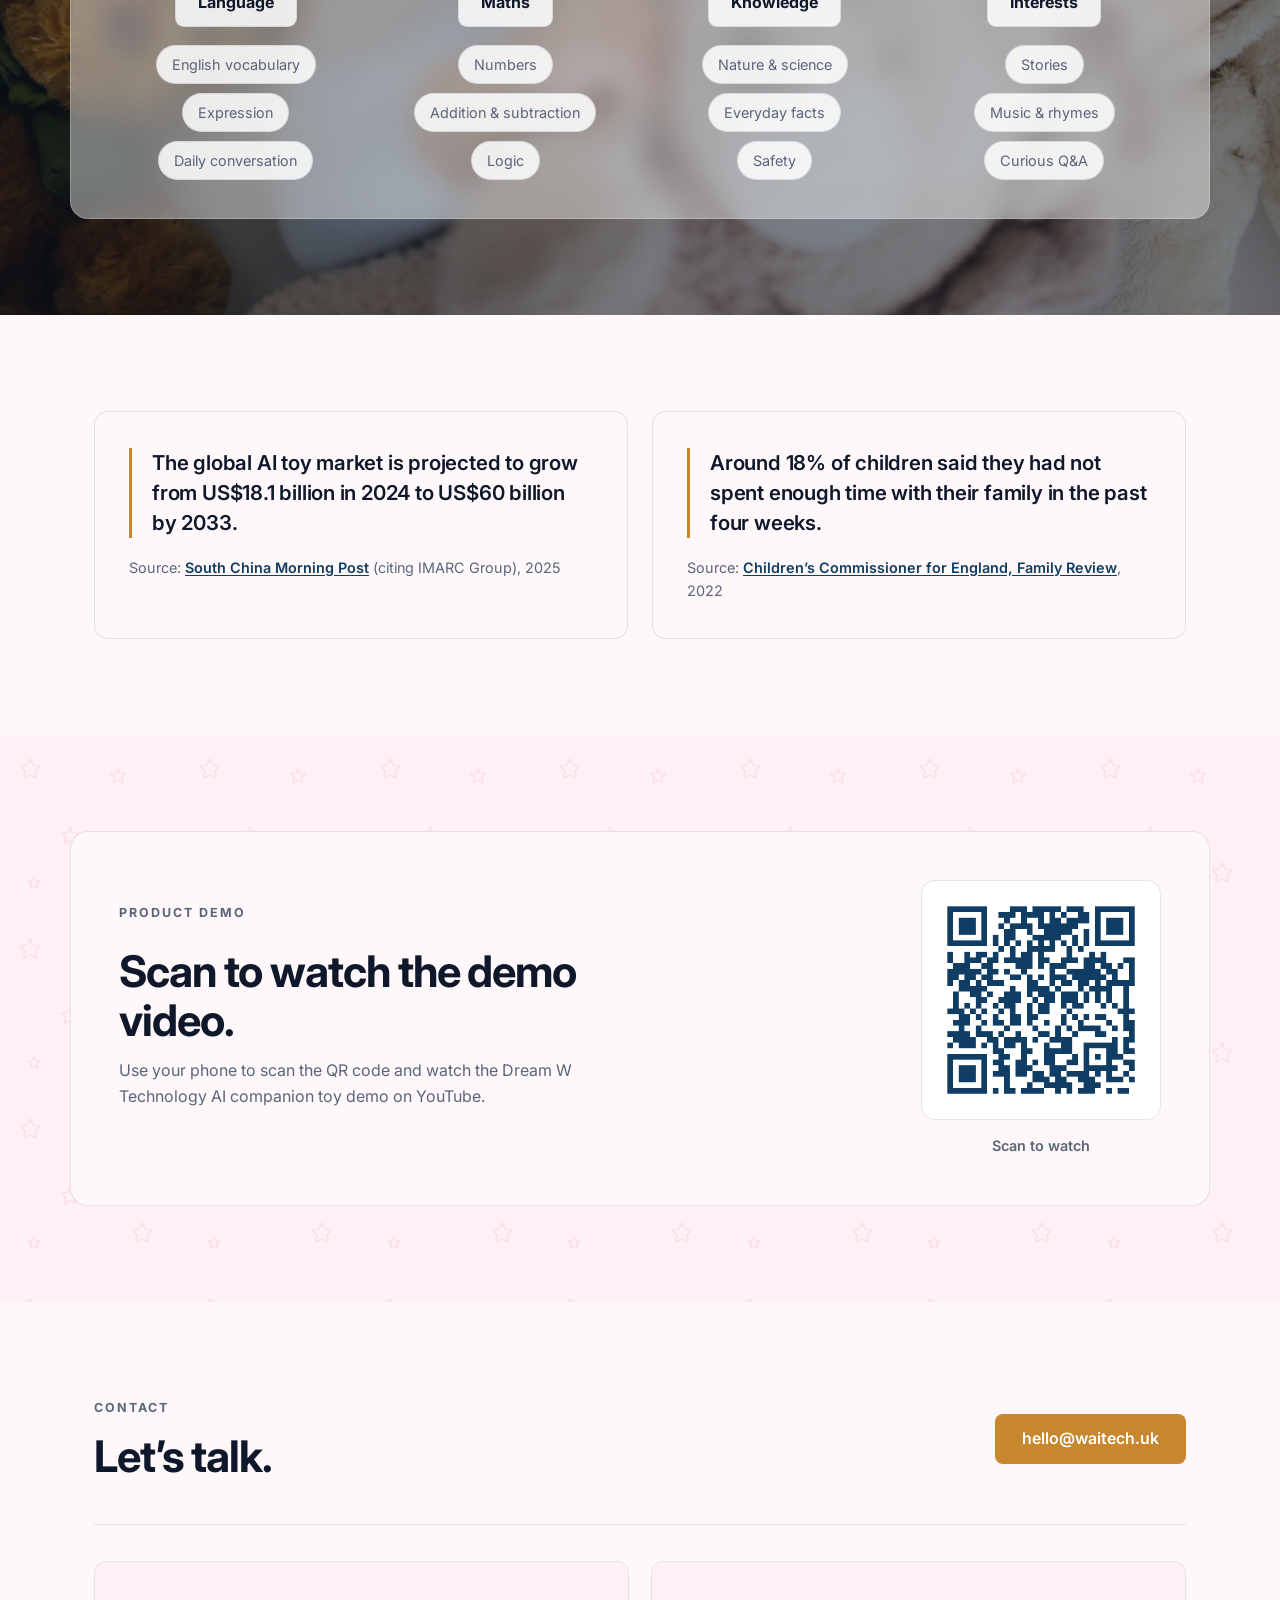
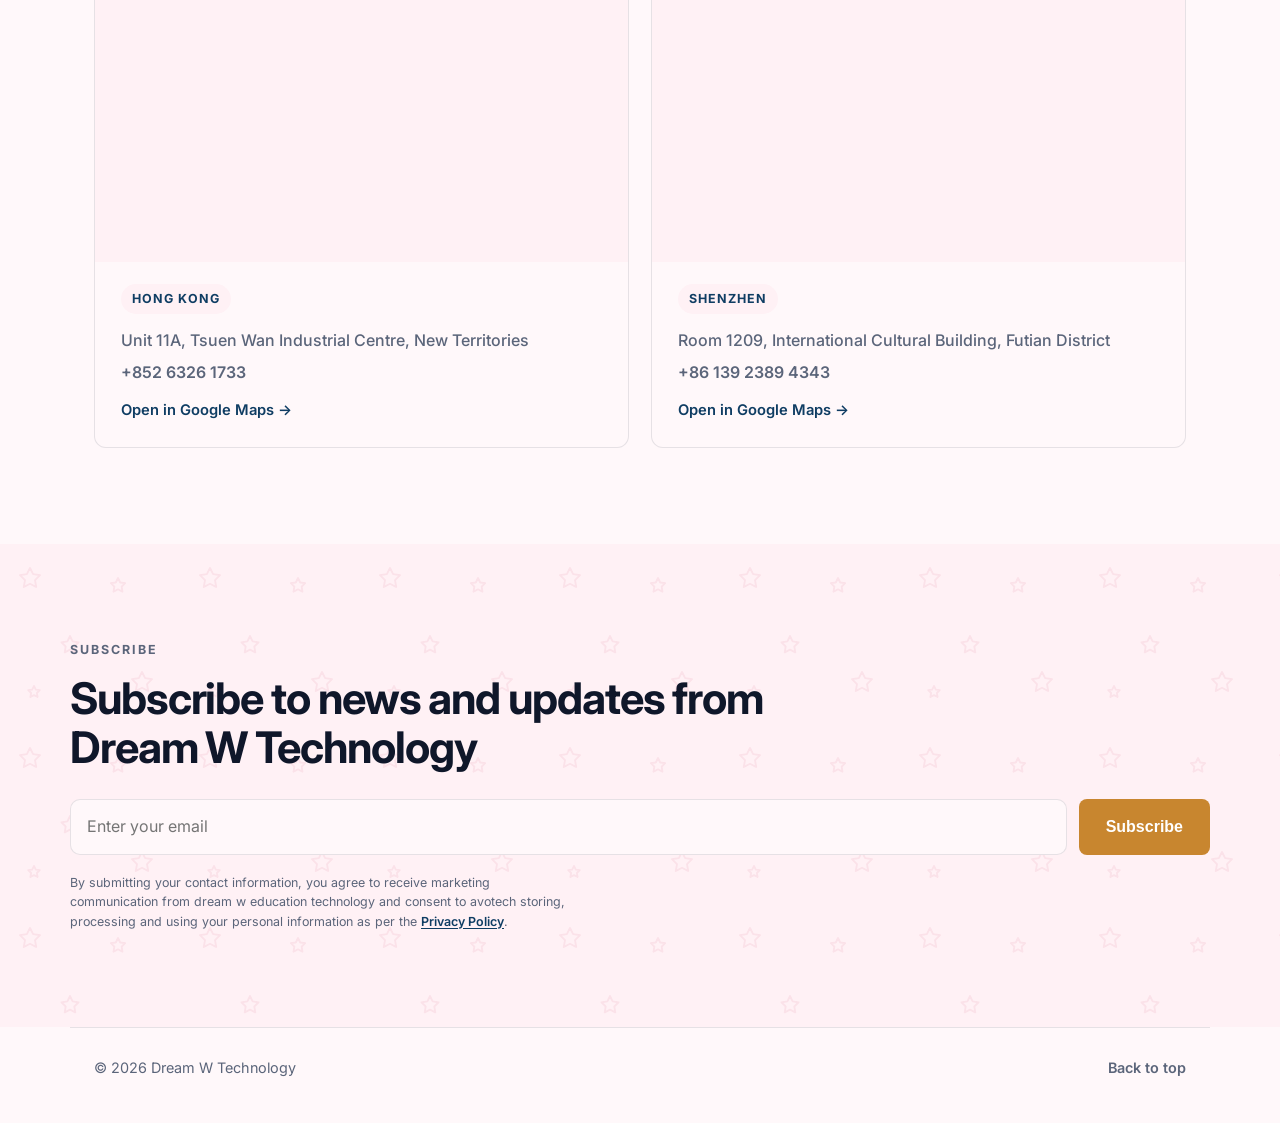
==== commit 714105b4: "Move product demo before contact and add newsletter subscribe section." ====
--- a/en.html
+++ b/en.html
@@ -97,26 +97,6 @@
         </div>
       </section>
 
-      <section class="section alt" id="demo">
-        <div class="demo-panel">
-          <div class="demo-copy">
-            <p class="eyebrow">Product Demo</p>
-            <h2>Scan to watch the demo video.</h2>
-            <p>Use your phone to scan the QR code and watch the Dream W Technology AI companion toy demo on YouTube.</p>
-          </div>
-          <div class="demo-qr-wrap">
-            <img
-              class="demo-qr"
-              src="demo-qr.png"
-              alt="QR code for product demo video"
-              width="240"
-              height="240"
-            />
-            <p class="demo-qr-hint">Scan to watch</p>
-          </div>
-        </div>
-      </section>
-
       <section class="section" id="tech">
         <p class="lead">Our AI chip integrates advanced models such as DeepSeek and Qwen, making conversations more natural and accurate — and able to improve as the technology evolves.</p>
         <div class="model-row">
@@ -291,6 +271,26 @@
         </div>
       </section>
 
+      <section class="section alt" id="demo">
+        <div class="demo-panel">
+          <div class="demo-copy">
+            <p class="eyebrow">Product Demo</p>
+            <h2>Scan to watch the demo video.</h2>
+            <p>Use your phone to scan the QR code and watch the Dream W Technology AI companion toy demo on YouTube.</p>
+          </div>
+          <div class="demo-qr-wrap">
+            <img
+              class="demo-qr"
+              src="demo-qr.png"
+              alt="QR code for product demo video"
+              width="240"
+              height="240"
+            />
+            <p class="demo-qr-hint">Scan to watch</p>
+          </div>
+        </div>
+      </section>
+
       <section class="section contact" id="contact">
         <div class="contact-row">
           <div>
@@ -346,6 +346,36 @@
           </div>
         </div>
       </section>
+
+      <section class="section alt subscribe" id="subscribe">
+        <div class="subscribe-inner">
+          <p class="eyebrow">Subscribe</p>
+          <h2>Subscribe to news and updates from Dream W Technology</h2>
+          <form
+            class="subscribe-form"
+            action="mailto:hello@waitech.uk?subject=Newsletter%20Subscription"
+            method="post"
+            enctype="text/plain"
+          >
+            <label class="visually-hidden" for="subscribe-email-en">Email address</label>
+            <input
+              id="subscribe-email-en"
+              type="email"
+              name="email"
+              placeholder="Enter your email"
+              autocomplete="email"
+              required
+            />
+            <button class="button primary" type="submit">Subscribe</button>
+          </form>
+          <p class="subscribe-disclaimer">
+            By submitting your contact information, you agree to receive marketing communication
+            from dream w education technology and consent to avotech storing, processing and using
+            your personal information as per the
+            <a href="#">Privacy Policy</a>.
+          </p>
+        </div>
+      </section>
     </main>
 
     <footer class="footer">
--- a/styles.css
+++ b/styles.css
@@ -248,7 +248,8 @@
 .section.alt .section-head,
 .section.alt .how-hero,
 .section.alt .tree,
-.section.alt .demo-panel {
+.section.alt .demo-panel,
+.section.alt .subscribe-inner {
   max-width: 1140px;
   margin-left: auto;
   margin-right: auto;
@@ -995,6 +996,70 @@
   text-underline-offset: 3px;
 }
 
+/* Subscribe */
+.subscribe-inner {
+  max-width: 640px;
+}
+
+.subscribe-inner h2 {
+  max-width: 28ch;
+  margin-bottom: 28px;
+}
+
+.subscribe-form {
+  display: flex;
+  gap: 12px;
+  flex-wrap: wrap;
+}
+
+.subscribe-form input[type="email"] {
+  flex: 1 1 220px;
+  min-width: 0;
+  padding: 14px 16px;
+  border: 1px solid var(--border);
+  border-radius: 10px;
+  font: inherit;
+  color: var(--text);
+  background: var(--bg);
+}
+
+.subscribe-form input[type="email"]:focus {
+  outline: 2px solid rgba(15, 61, 99, 0.25);
+  outline-offset: 1px;
+  border-color: var(--primary);
+}
+
+.subscribe-form .button {
+  flex-shrink: 0;
+}
+
+.subscribe-disclaimer {
+  margin: 18px 0 0;
+  max-width: 62ch;
+  font-size: 0.78rem;
+  line-height: 1.55;
+  color: var(--muted);
+}
+
+.subscribe-disclaimer a {
+  color: var(--primary);
+  font-weight: 600;
+  text-decoration: underline;
+  text-underline-offset: 2px;
+}
+
+.visually-hidden {
+  position: absolute;
+  width: 1px;
+  height: 1px;
+  padding: 0;
+  margin: -1px;
+  overflow: hidden;
+  clip: rect(0, 0, 0, 0);
+  white-space: nowrap;
+  border: 0;
+}
+
 /* Footer */
 .footer {
   display: flex;
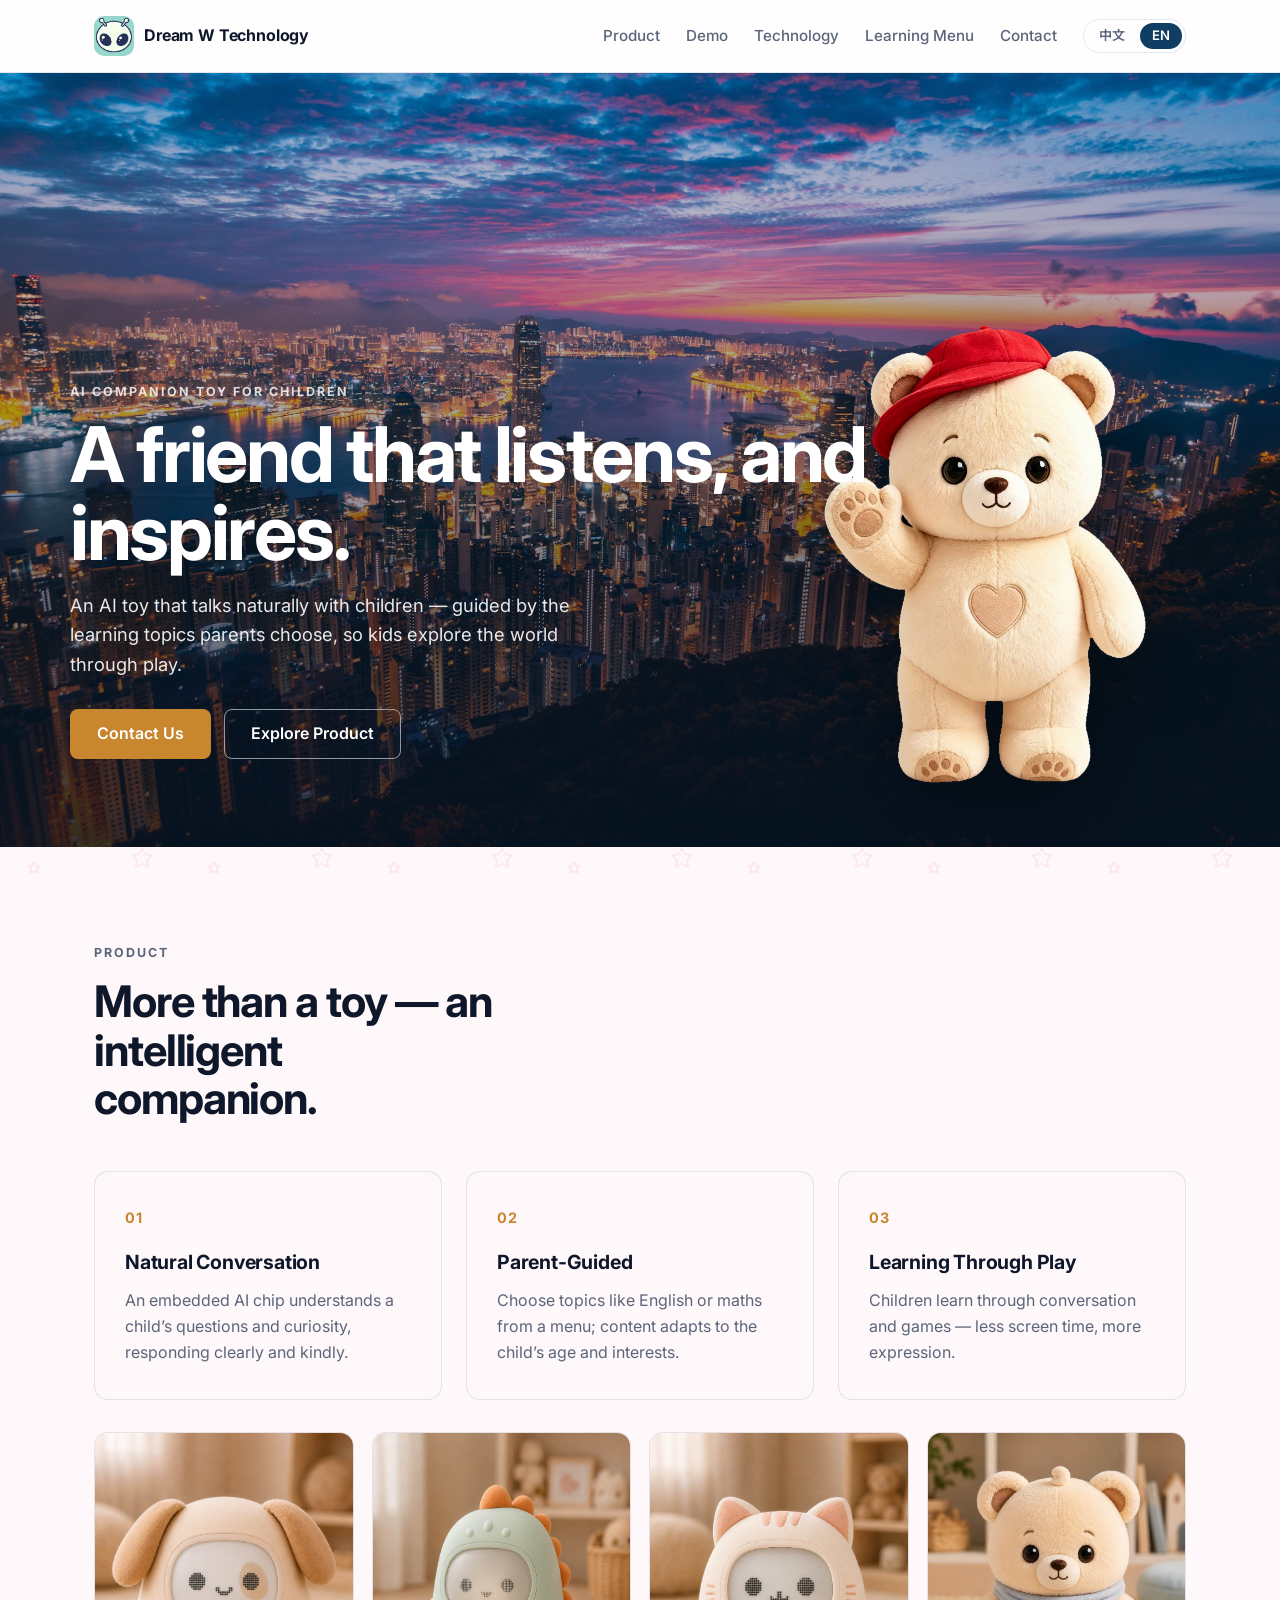
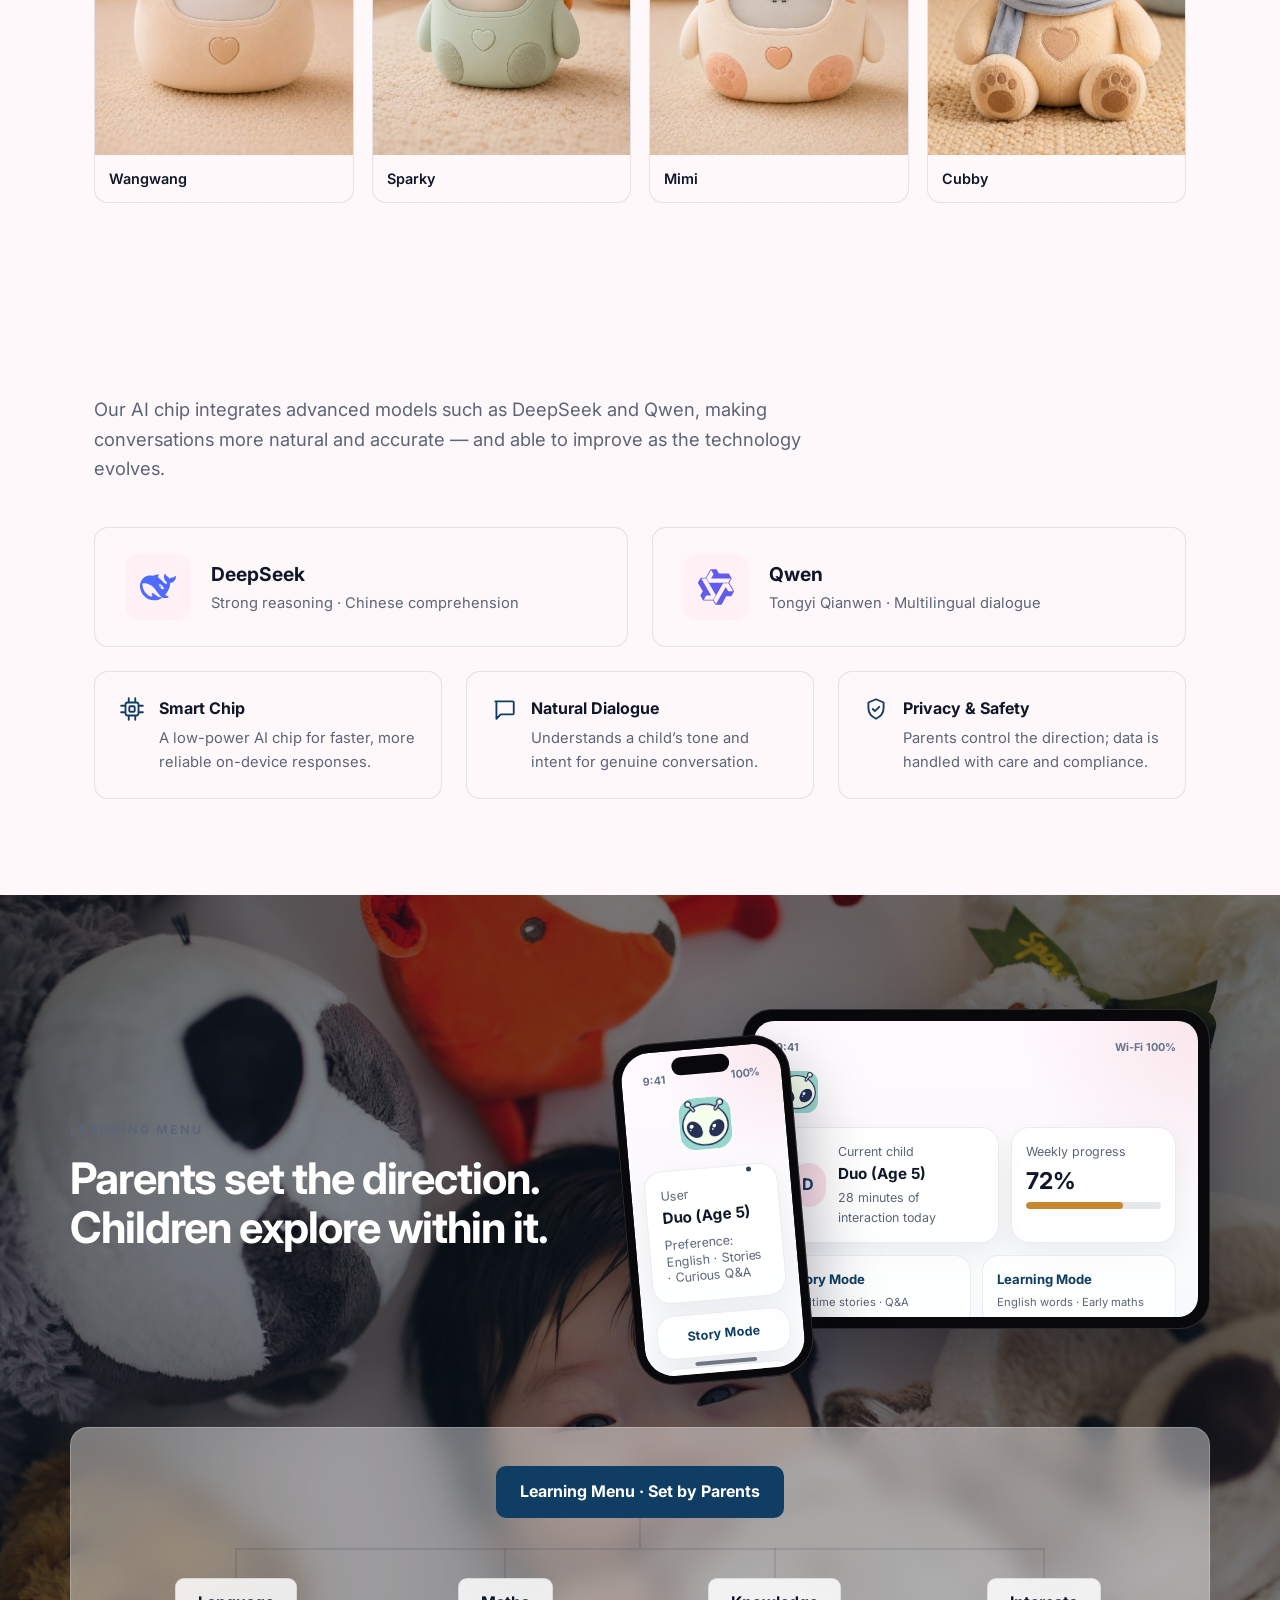
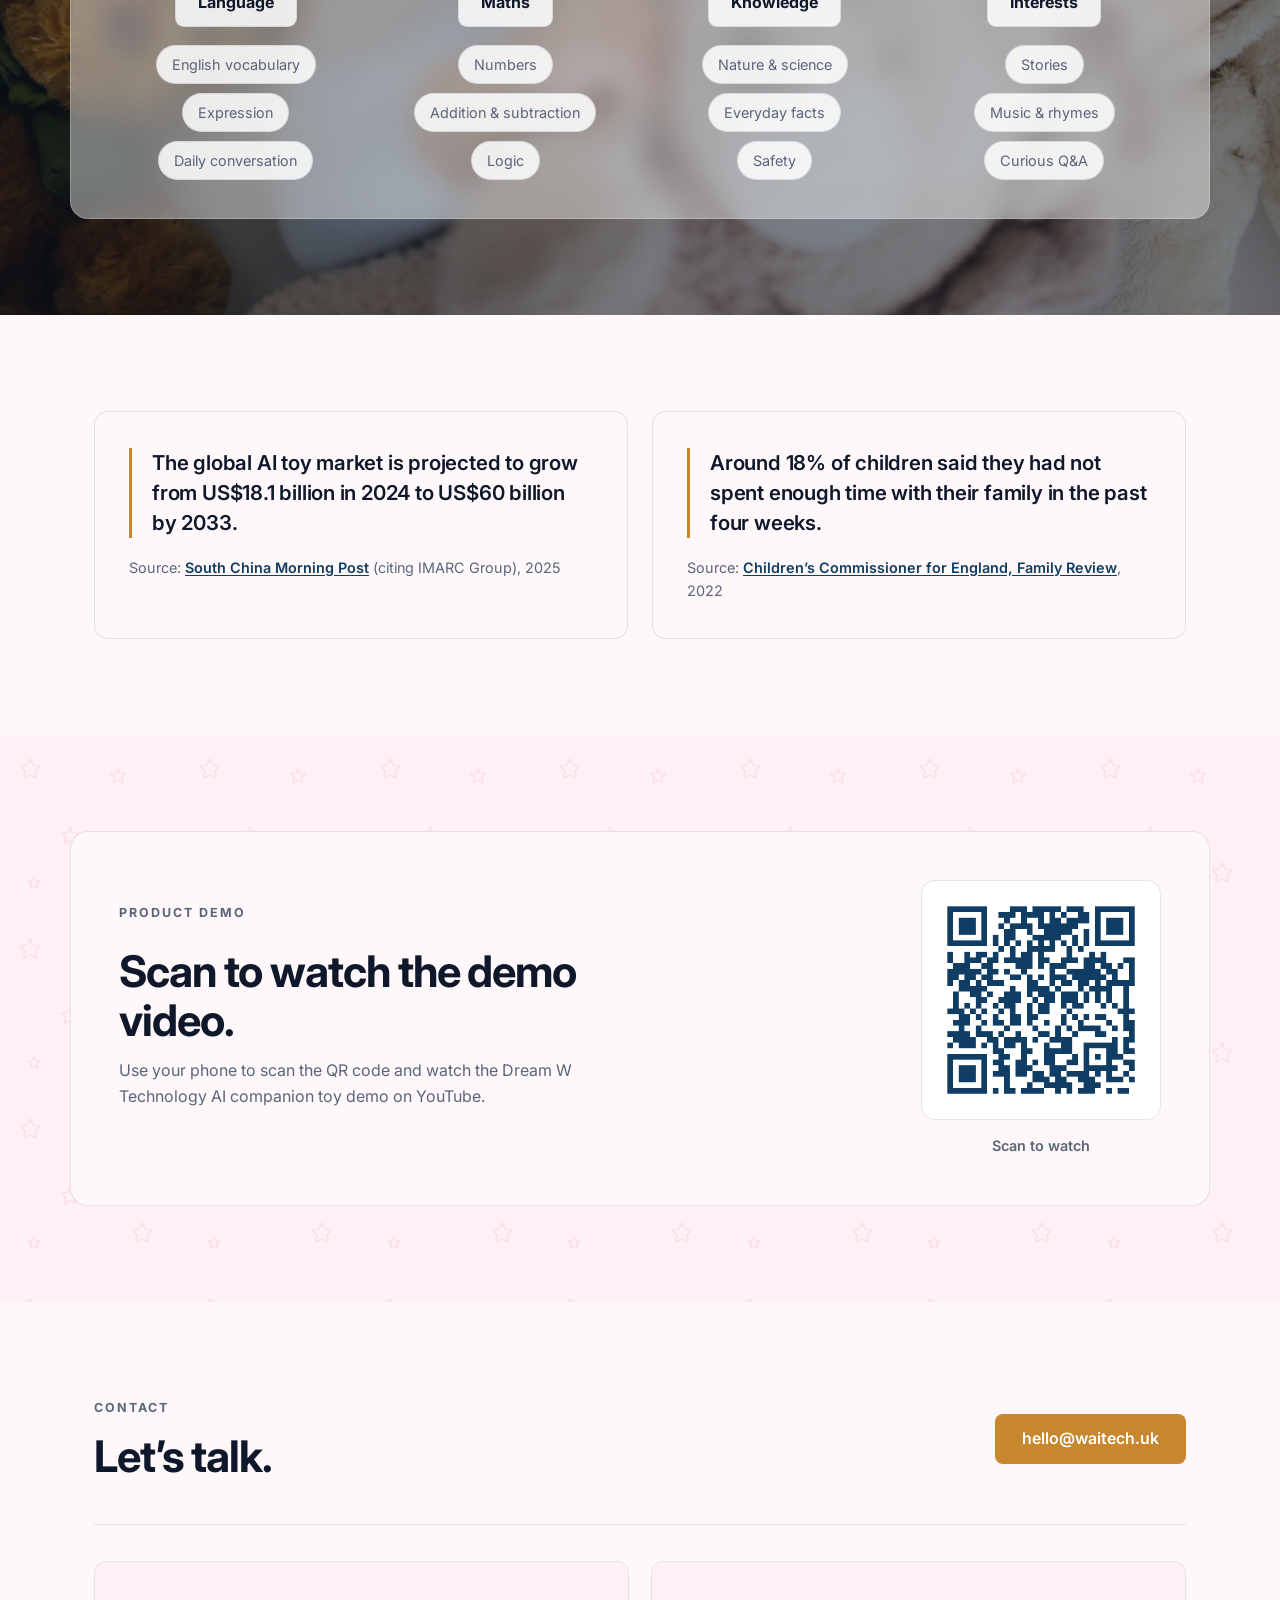
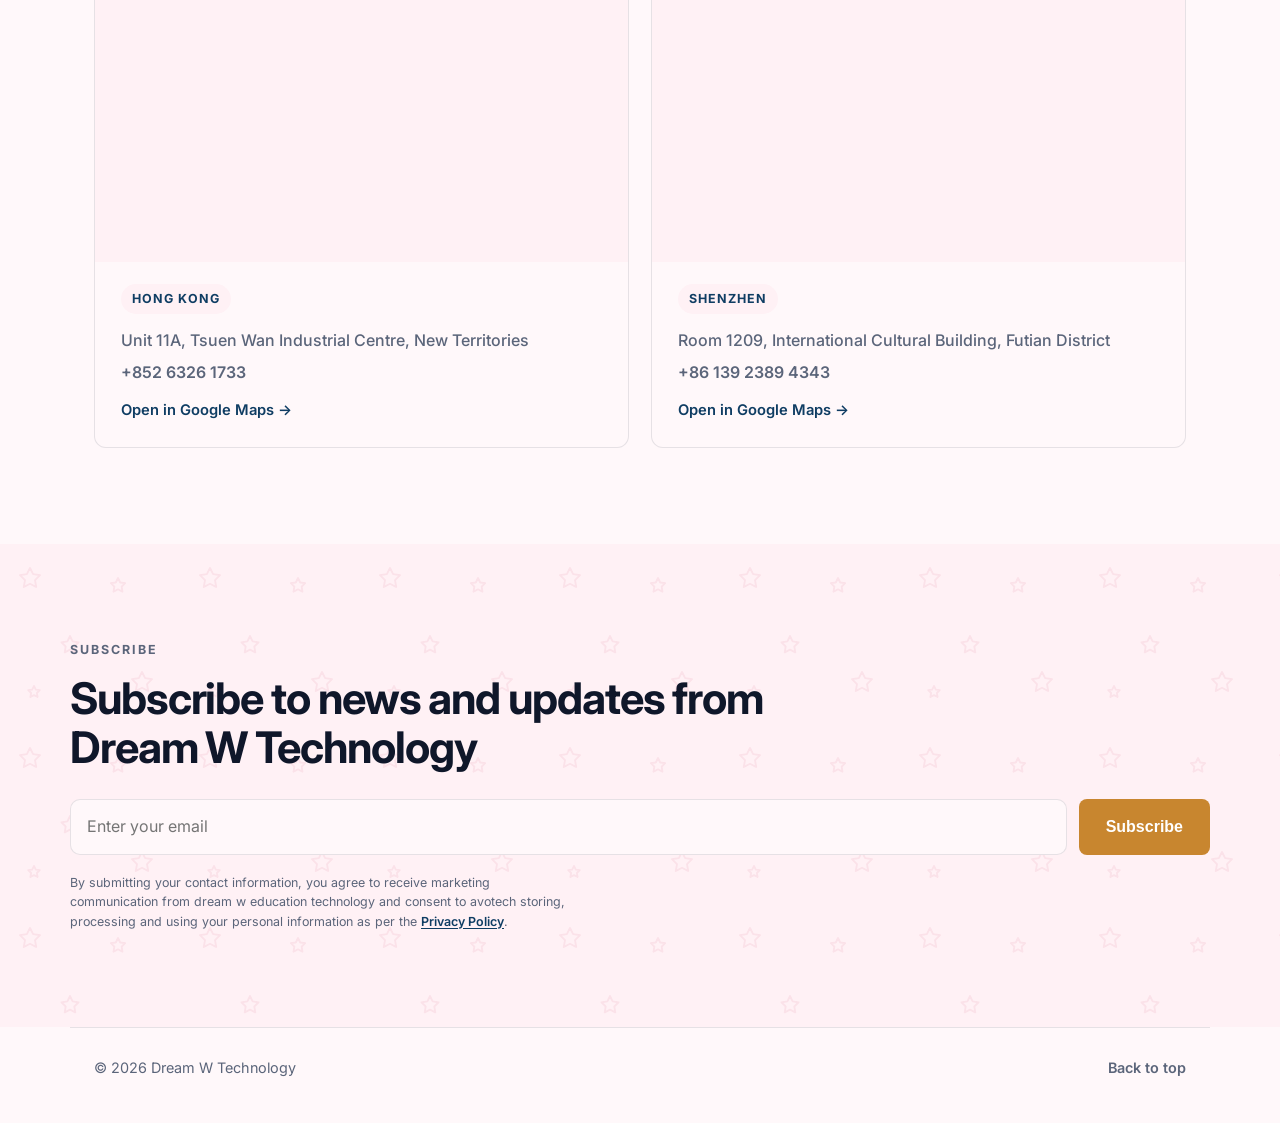
==== commit d8d0978b: "Rename dog product to 旺旺 / Wangwang" ====
--- a/en.html
+++ b/en.html
@@ -79,8 +79,8 @@
         </div>
         <div class="product-gallery">
           <figure class="product-item">
-            <img src="product-dog.png" alt="Dream W Technology AI companion · Duo" loading="lazy" />
-            <figcaption>Duo</figcaption>
+            <img src="product-dog.png" alt="Dream W Technology AI companion · Wangwang" loading="lazy" />
+            <figcaption>Wangwang</figcaption>
           </figure>
           <figure class="product-item">
             <img src="product-dragon.png" alt="Dream W Technology AI companion · Sparky" loading="lazy" />
--- a/styles.css
+++ b/styles.css
@@ -150,9 +150,9 @@
 .hero-bear {
   position: absolute;
   z-index: 1;
-  right: max(20px, calc((100vw - 1140px) / 2));
-  bottom: -18px;
-  height: clamp(430px, 56vw, 760px);
+  right: max(80px, calc((100vw - 1140px) / 2 + 60px));
+  bottom: 60px;
+  height: clamp(280px, 36.4vw, 494px);
   width: auto;
   filter: drop-shadow(0 34px 46px rgba(0, 0, 0, 0.36));
   pointer-events: none;
@@ -1126,10 +1126,9 @@
   }
 
   .hero-bear {
-    right: -90px;
-    bottom: -20px;
-    height: 430px;
-    opacity: 0.68;
+    right: 20px;
+    bottom: 40px;
+    height: 280px;
   }
 
   .demo-panel {
@@ -1164,9 +1163,9 @@
   }
 
   .hero-bear {
-    right: -130px;
-    height: 360px;
-    opacity: 0.42;
+    right: 10px;
+    bottom: 30px;
+    height: 234px;
   }
 
   .device-stage {
